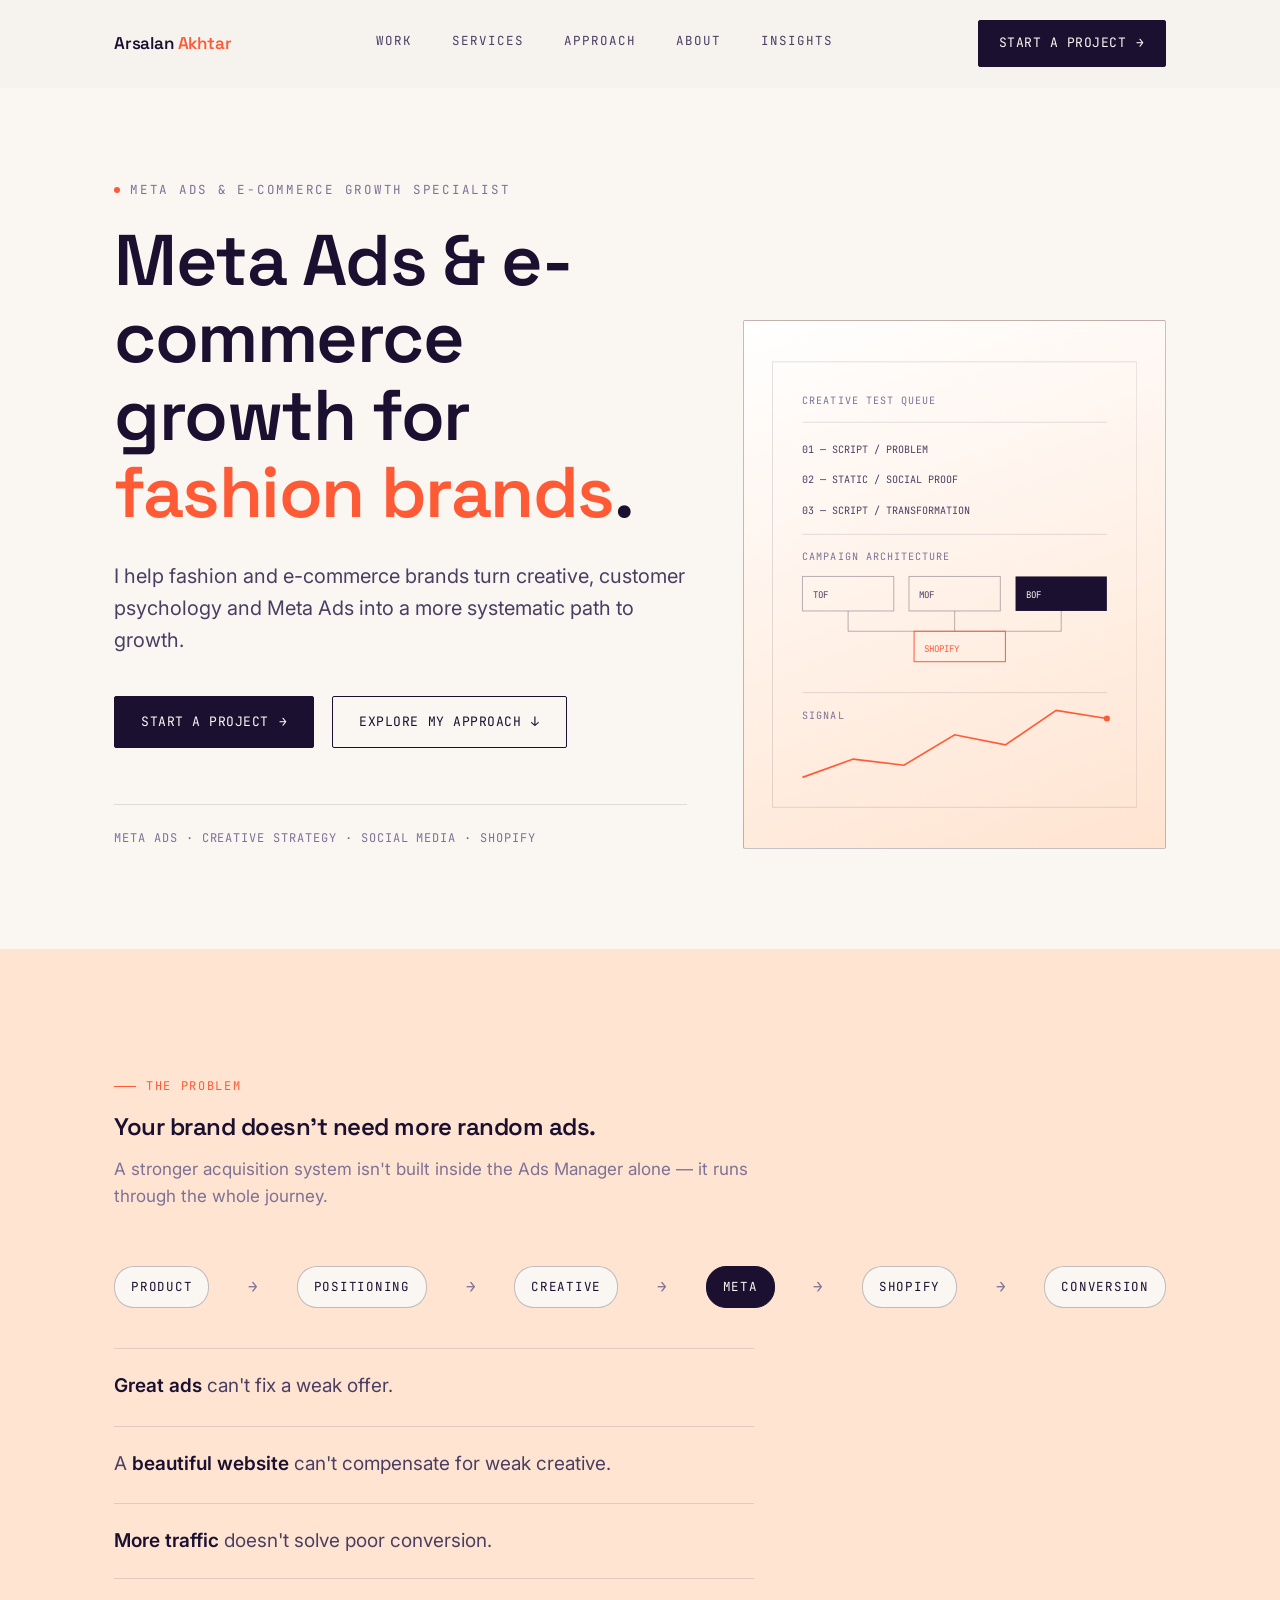
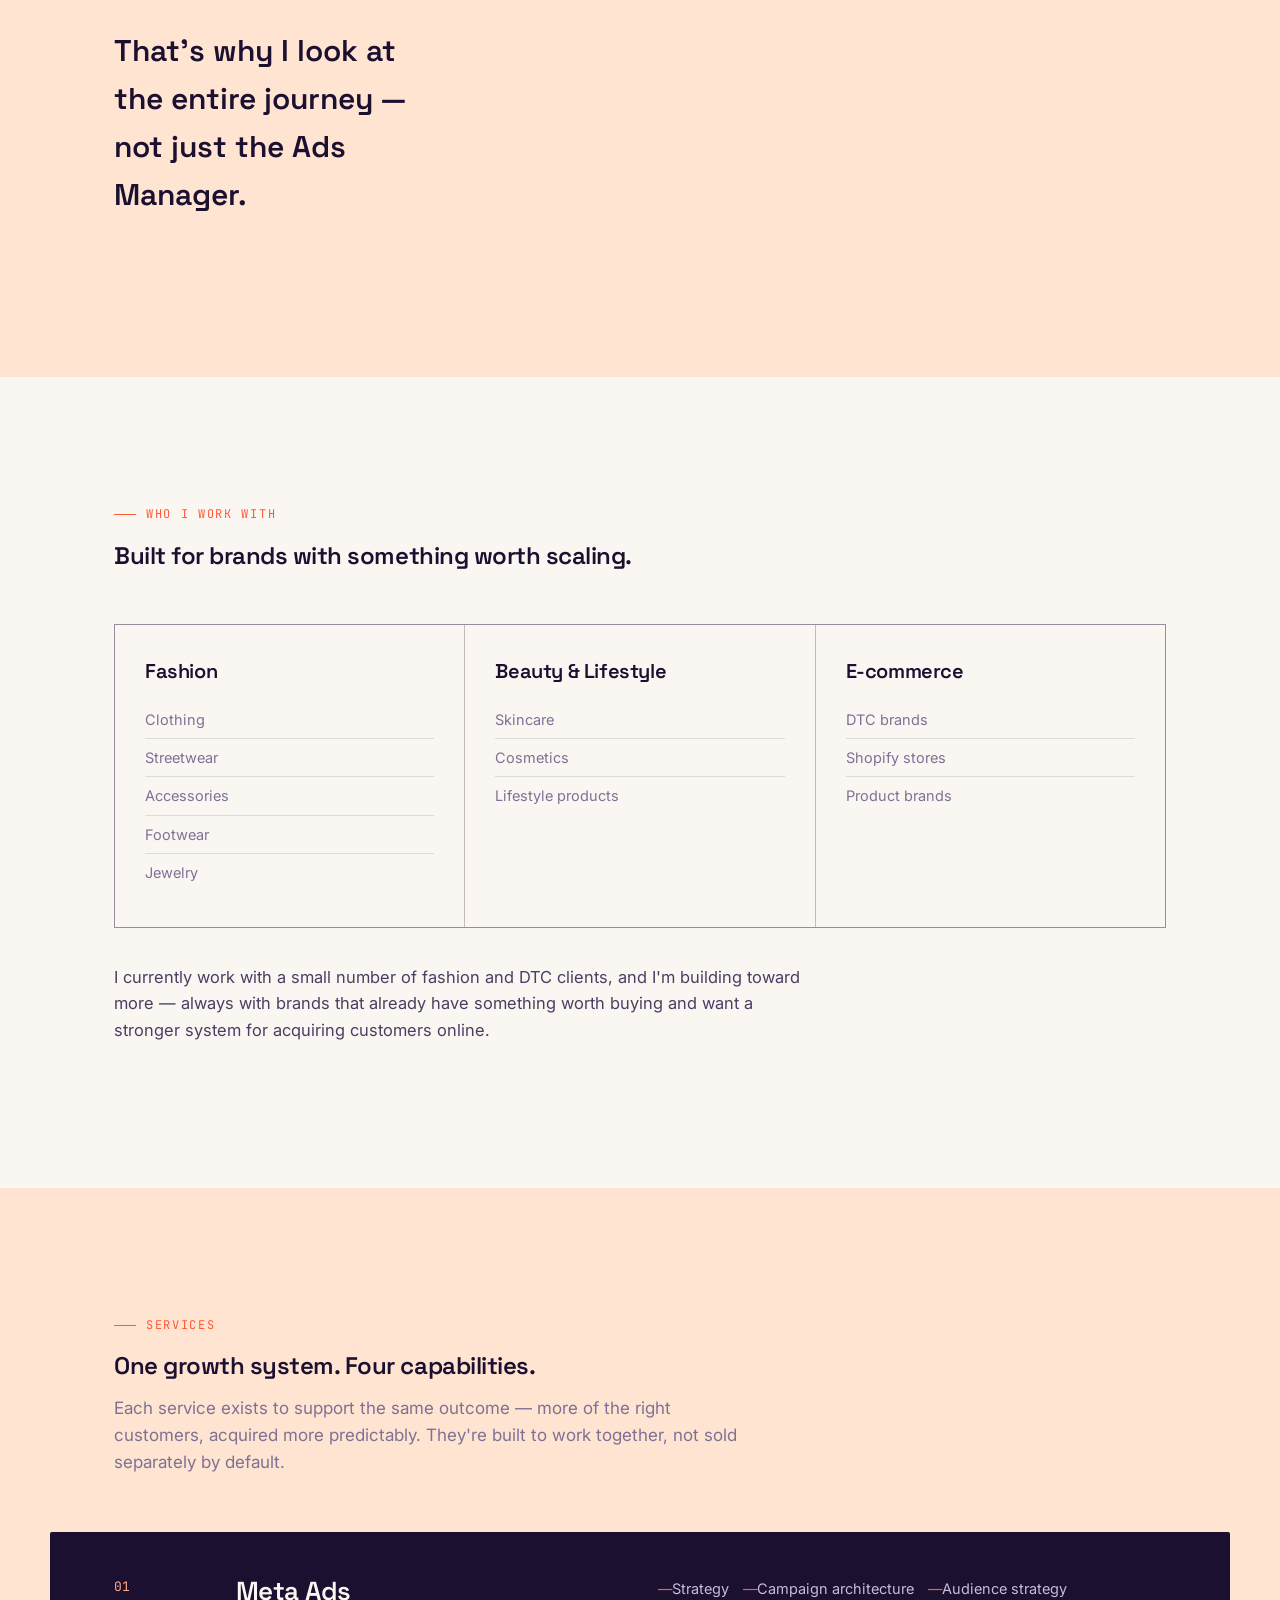
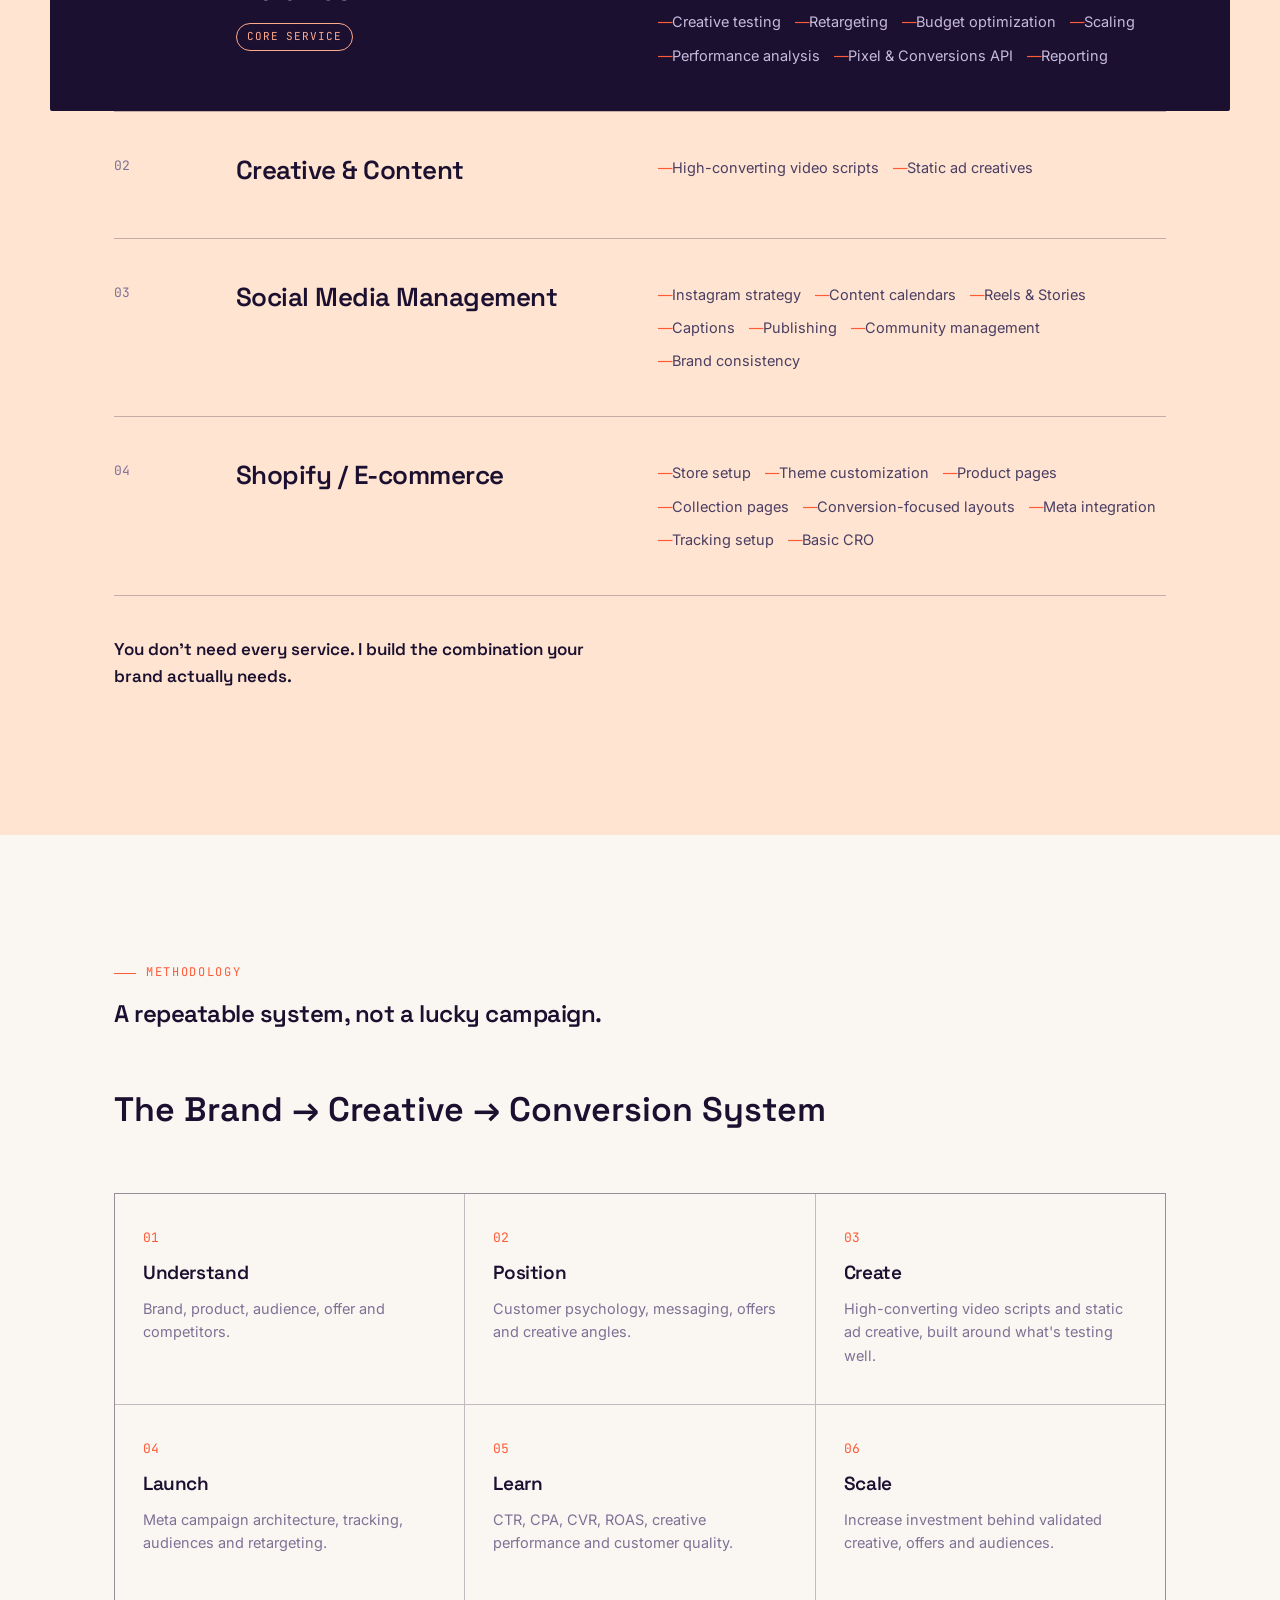
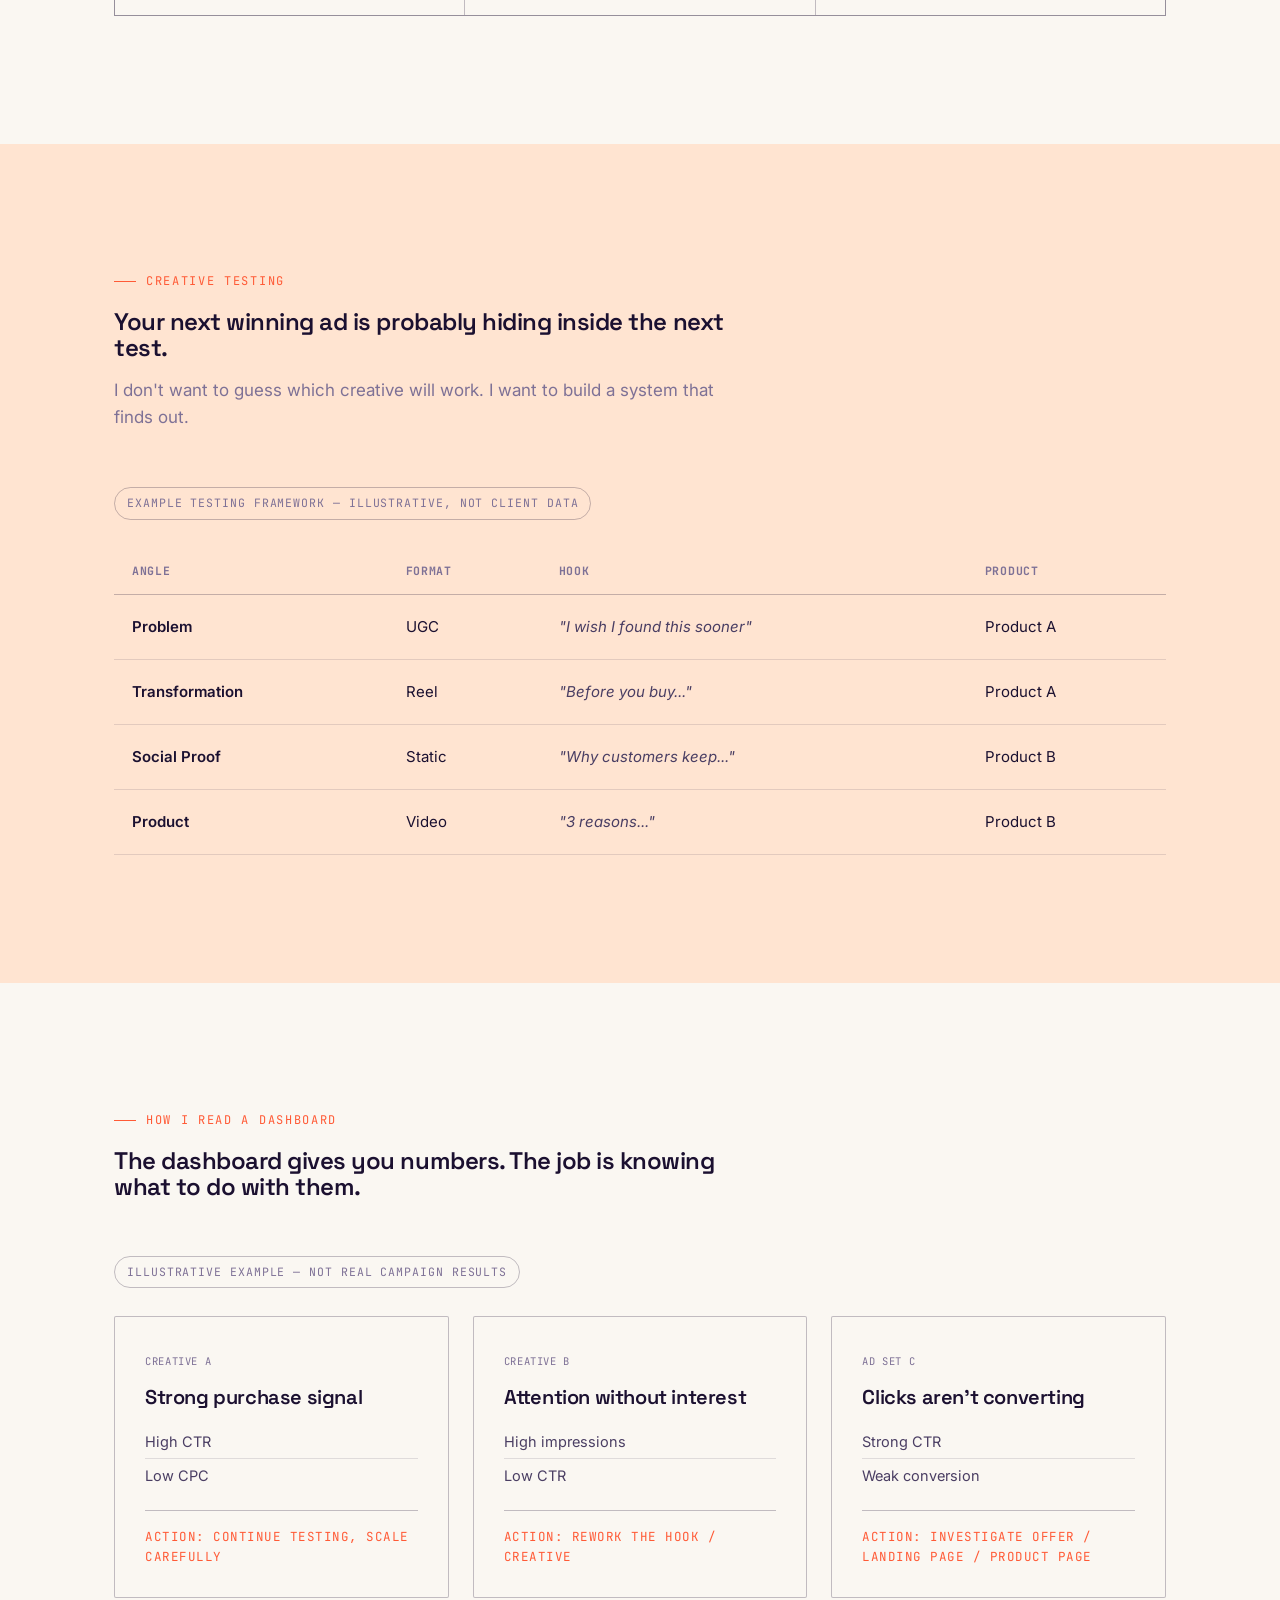
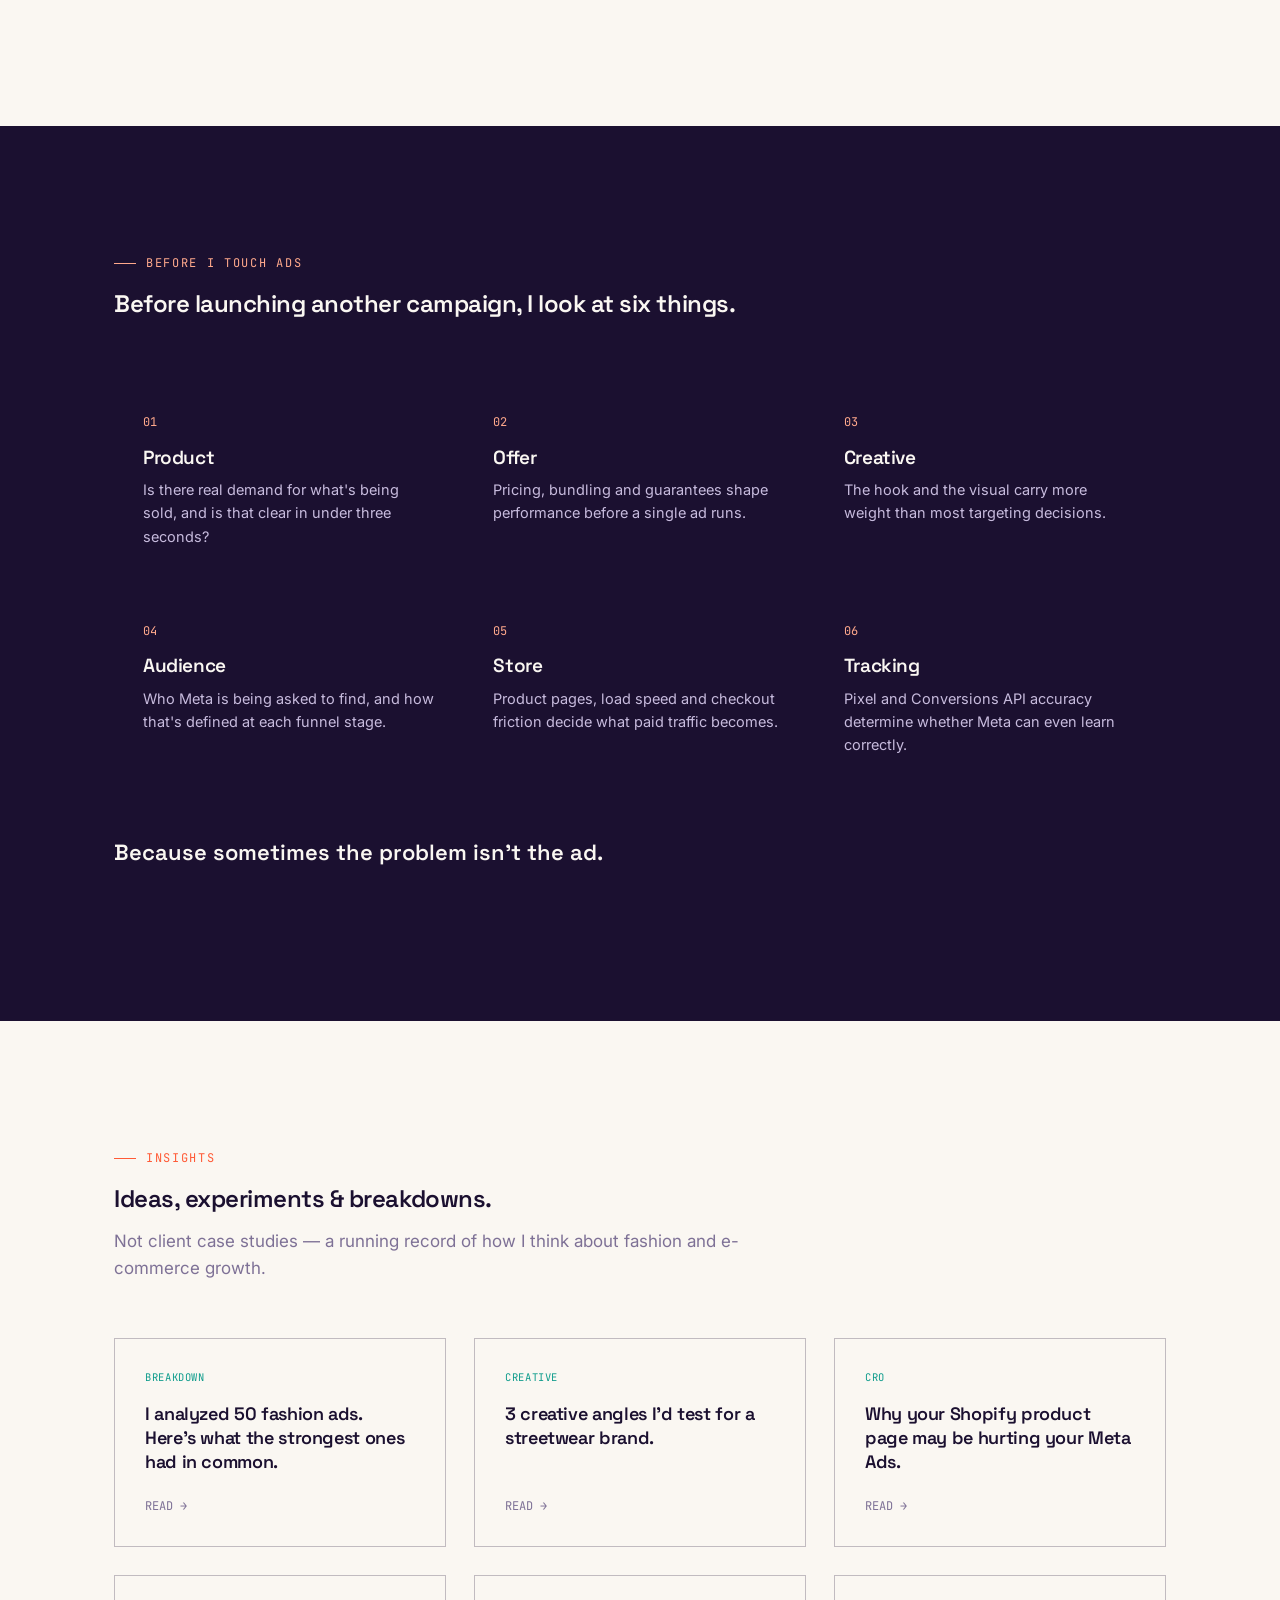
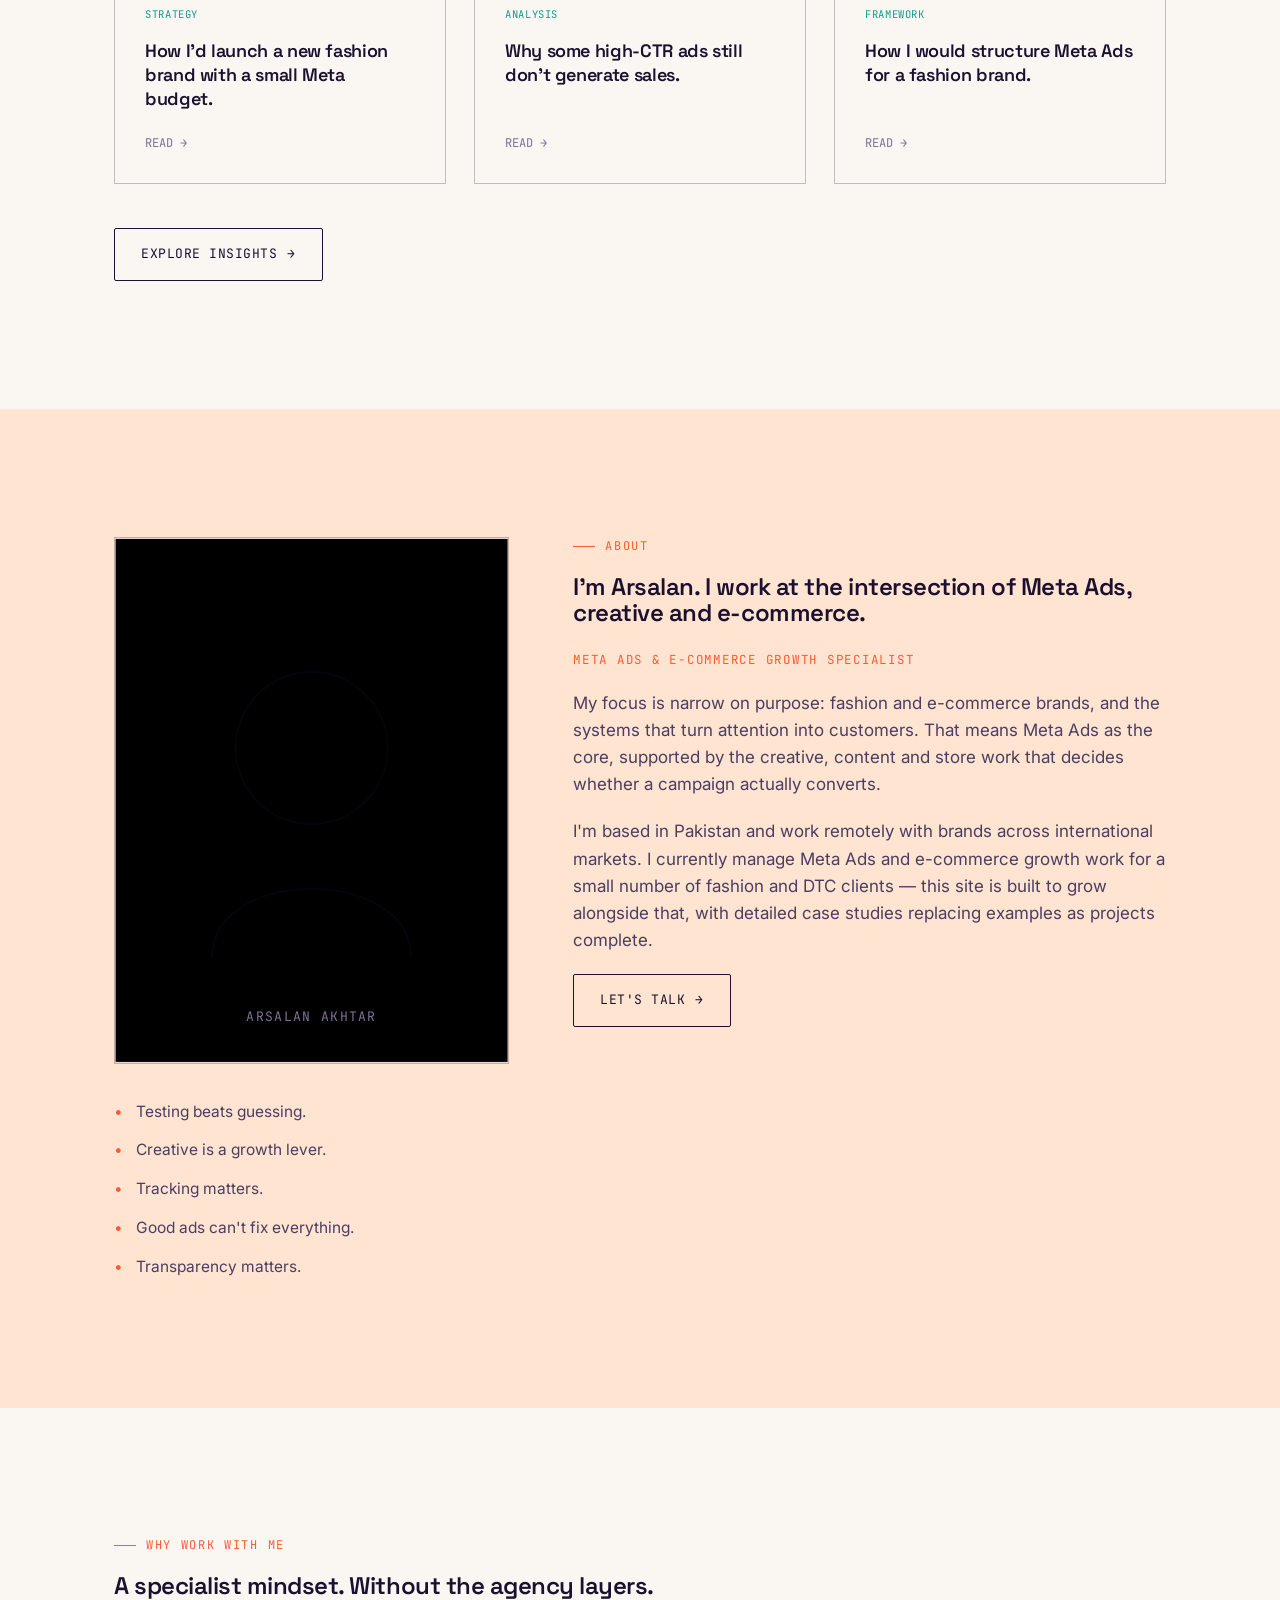
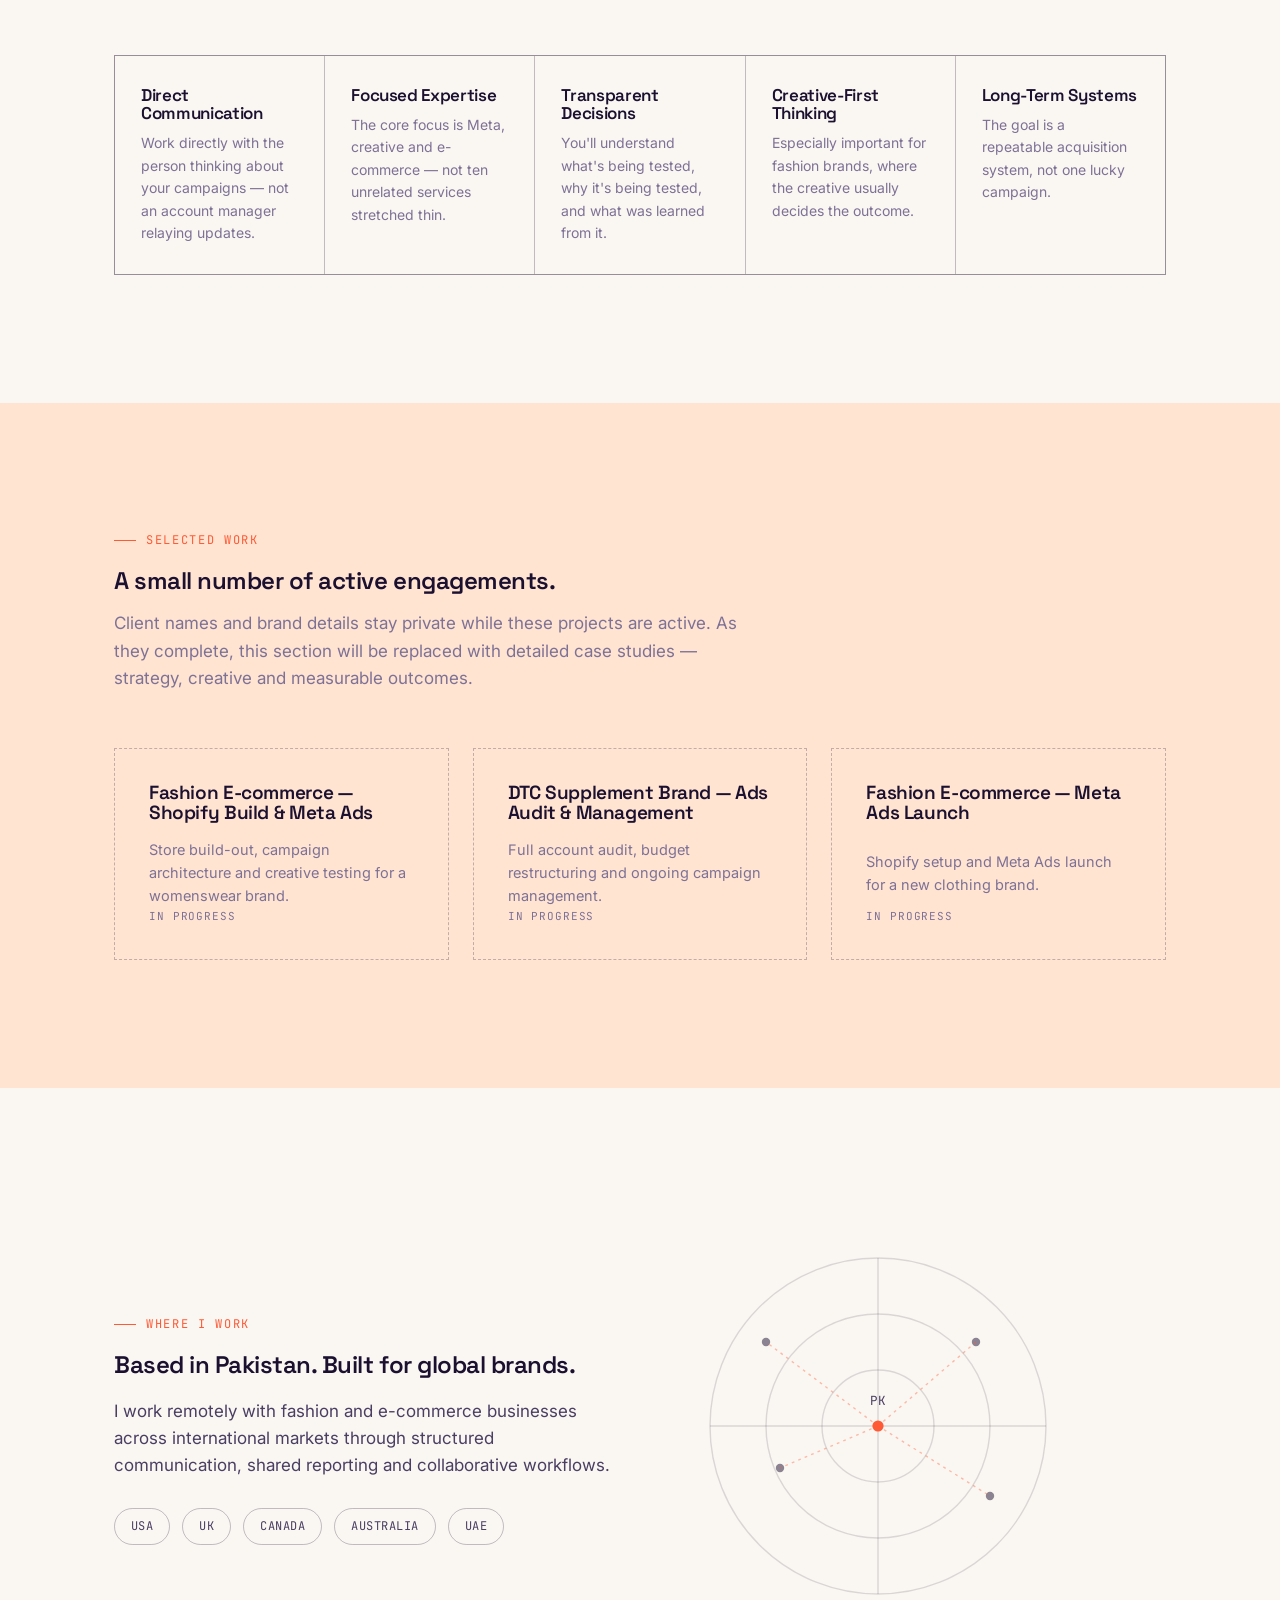
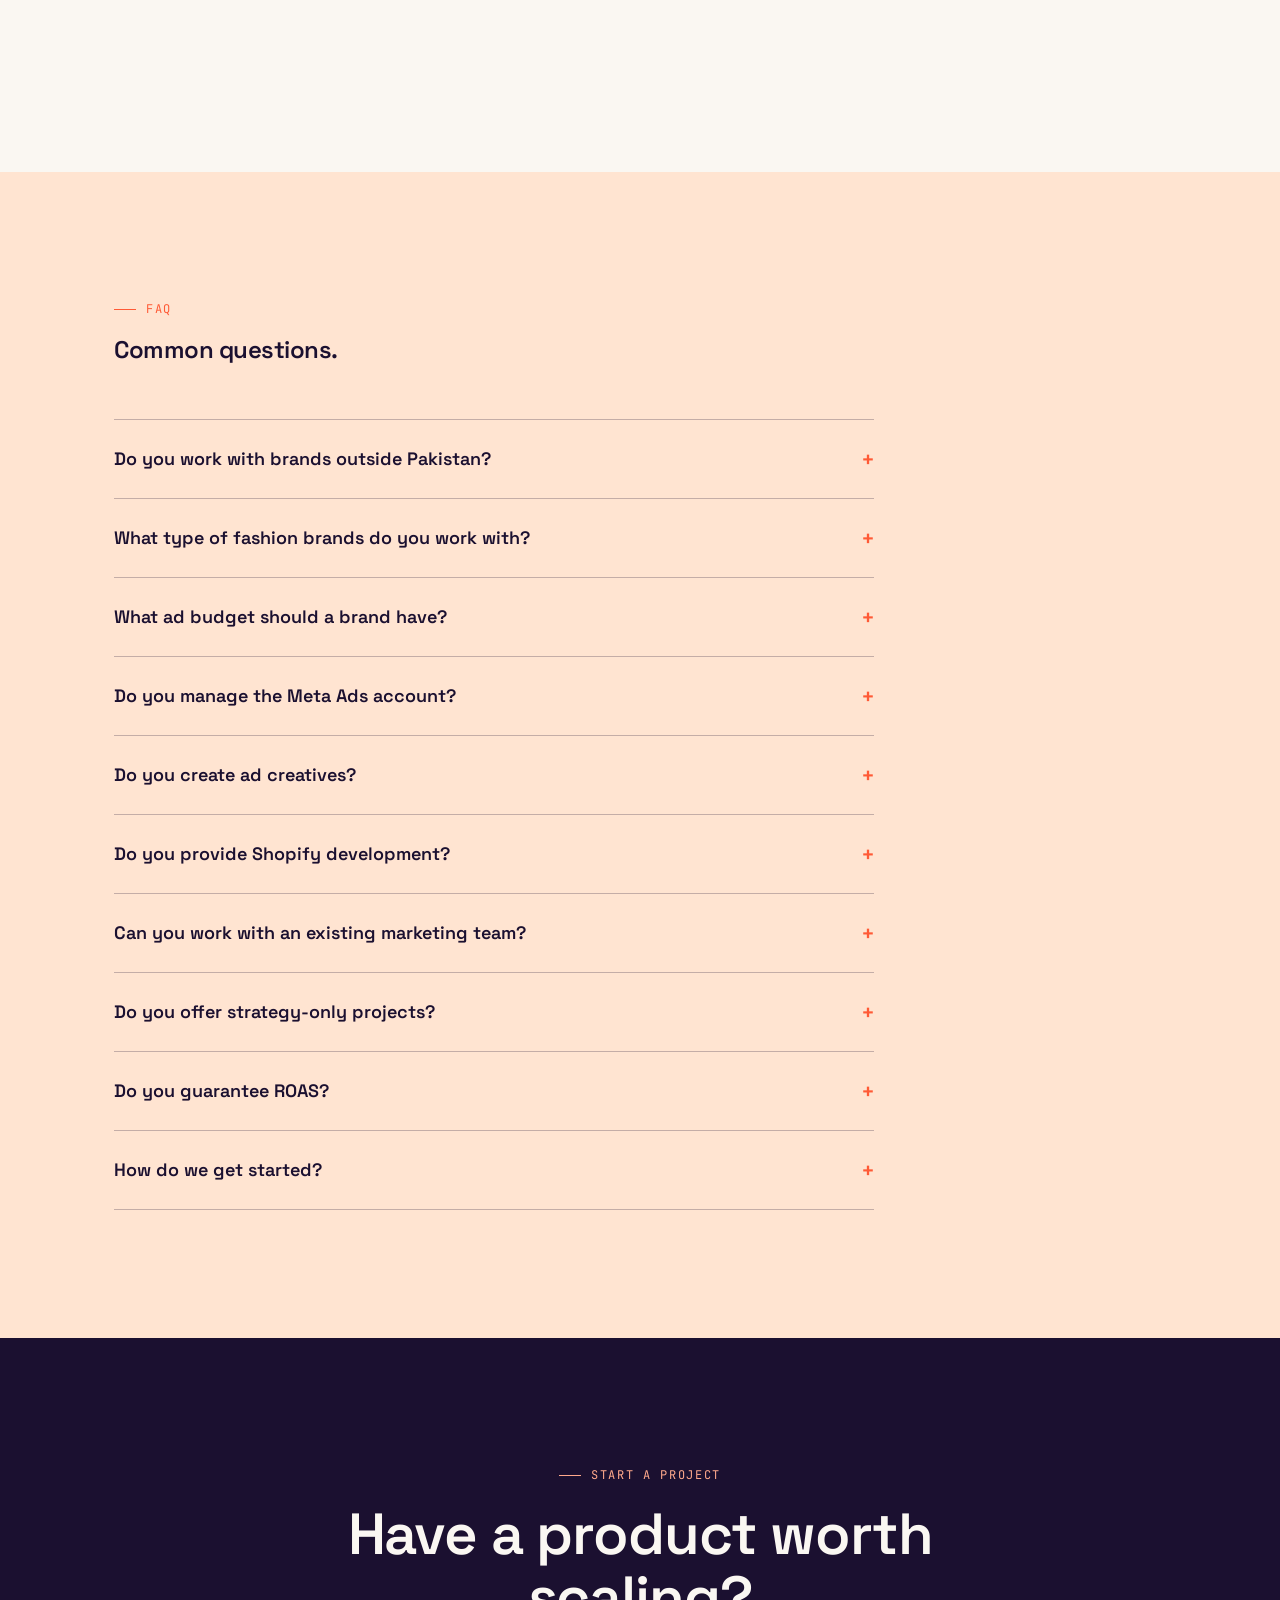
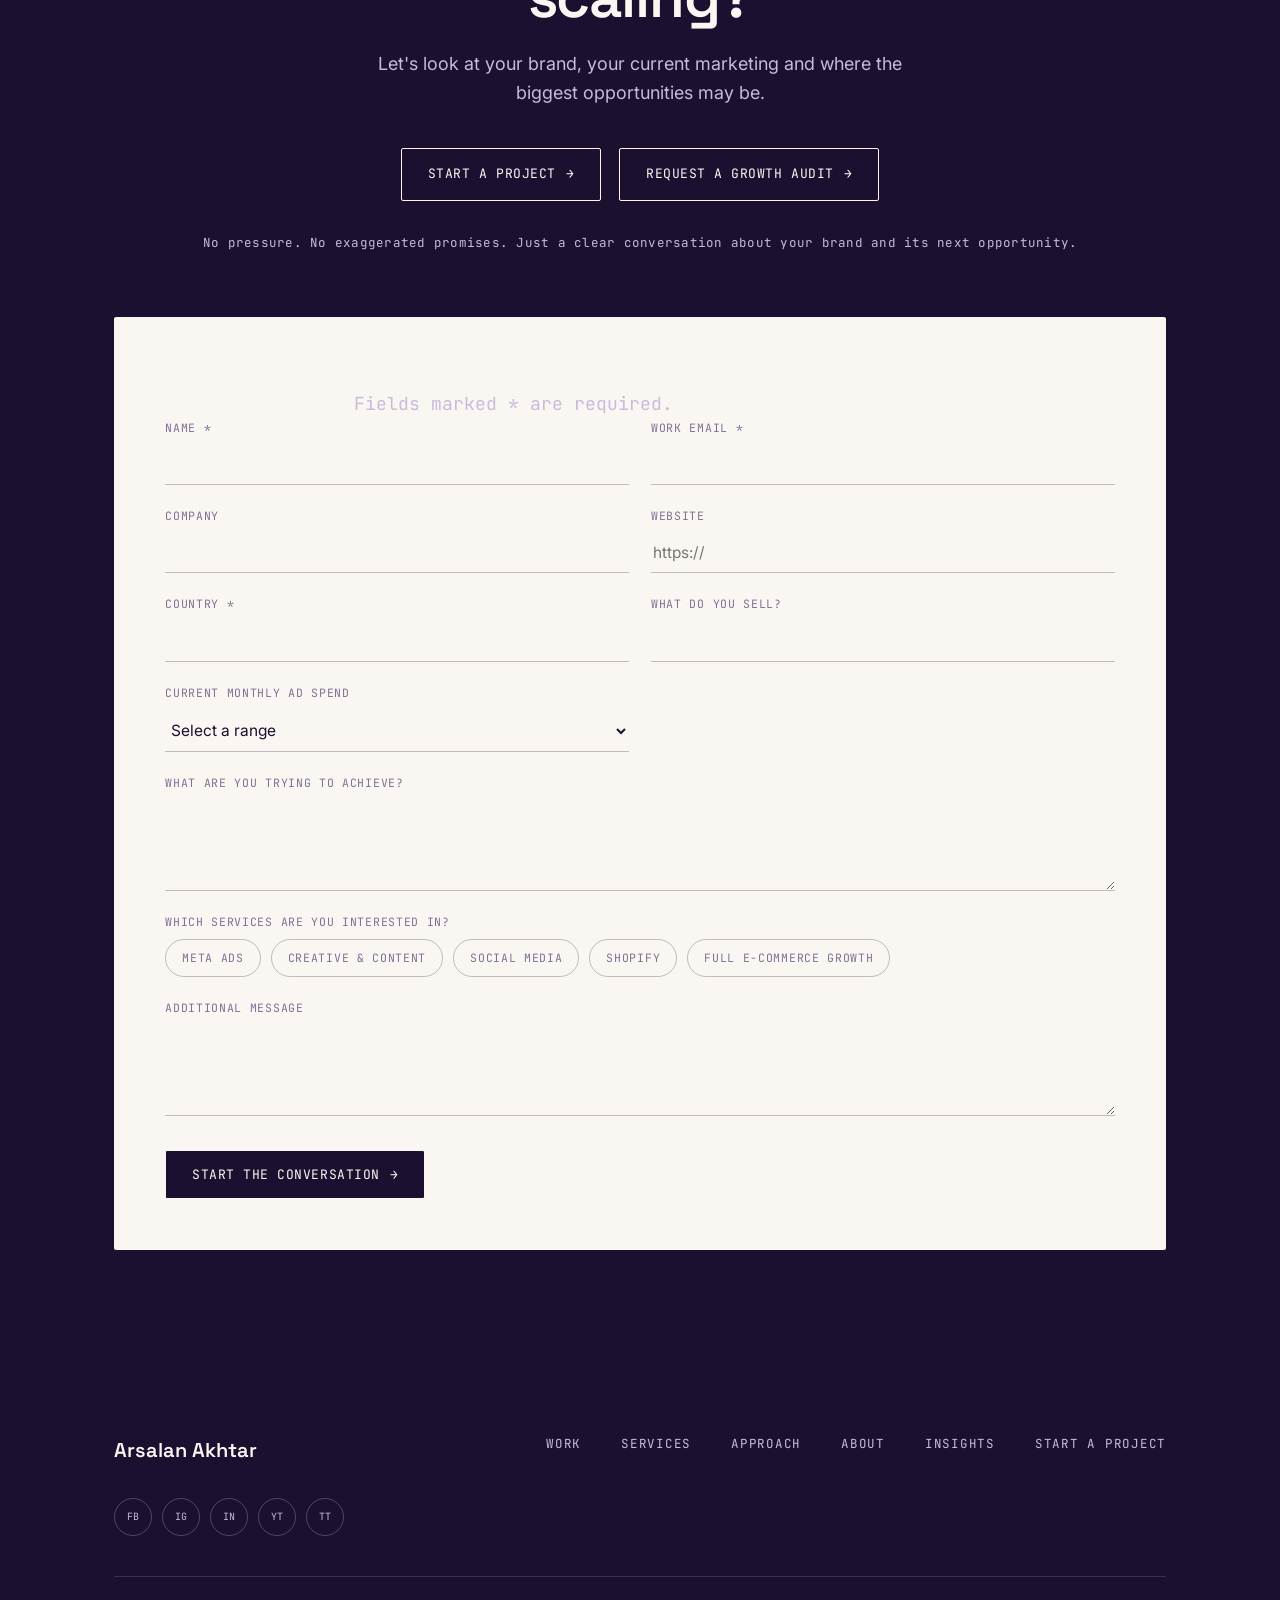
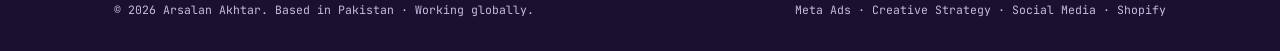
==== index-bold.html @ 566ac911 "Add files via upload" ====
<!DOCTYPE html>
<html lang="en">
<head>
<meta charset="UTF-8">
<meta name="viewport" content="width=device-width, initial-scale=1.0">
<title>Arsalan Akhtar — Meta Ads &amp; E-commerce Growth for Fashion Brands</title>
<meta name="description" content="I help fashion and e-commerce brands turn creative, customer psychology and Meta Ads into a more systematic path to growth. Meta Ads, creative strategy, content and Shopify — as one connected system.">
<link rel="canonical" href="https://arsalanakhtar.com/">

<!-- Open Graph -->
<meta property="og:type" content="website">
<meta property="og:title" content="Arsalan Akhtar — Meta Ads & E-commerce Growth for Fashion Brands">
<meta property="og:description" content="Meta Ads, creative strategy, content and Shopify — built as one connected growth system for fashion and e-commerce brands. Based in Pakistan, working globally.">
<meta property="og:url" content="https://arsalanakhtar.com/">
<meta property="og:site_name" content="Arsalan Akhtar">
<meta name="twitter:card" content="summary_large_image">
<meta name="twitter:title" content="Arsalan Akhtar — Meta Ads & E-commerce Growth for Fashion Brands">
<meta name="twitter:description" content="I help fashion and e-commerce brands turn creative, customer psychology and Meta Ads into a more systematic path to growth.">

<link rel="preconnect" href="https://fonts.googleapis.com">
<link rel="preconnect" href="https://fonts.gstatic.com" crossorigin>
<link href="https://fonts.googleapis.com/css2?family=Space+Grotesk:wght@500;600;700&family=Inter:wght@400;500;600&family=JetBrains+Mono:wght@400;500&display=swap" rel="stylesheet">
<link rel="stylesheet" href="styles-bold.css">

<script type="application/ld+json">
{
  "@context": "https://schema.org",
  "@type": "ProfessionalService",
  "name": "Arsalan Akhtar — Meta Ads & E-commerce Growth",
  "url": "https://arsalanakhtar.com/",
  "description": "Meta Ads, creative strategy, content and Shopify growth for fashion and e-commerce brands.",
  "areaServed": ["US","GB","CA","AU","AE"],
  "founder": { "@type": "Person", "name": "Arsalan Akhtar" }
}
</script>
</head>
<body>

<!-- ============ NAV ============ -->
<header class="nav">
  <div class="wrap nav-inner">
    <a href="#top" class="logo">Arsalan <span>Akhtar</span></a>
    <nav class="nav-links">
      <a href="#work">Work</a>
      <a href="#services">Services</a>
      <a href="#approach">Approach</a>
      <a href="#about">About</a>
      <a href="#insights">Insights</a>
    </nav>
    <div class="nav-cta">
      <a href="#contact" class="btn btn-primary">Start a Project <span class="btn-arrow">→</span></a>
      <button class="nav-toggle" aria-label="Open menu"><span></span><span></span><span></span></button>
    </div>
  </div>
</header>

<div class="mobile-menu">
  <a href="#work">Work</a>
  <a href="#services">Services</a>
  <a href="#approach">Approach</a>
  <a href="#about">About</a>
  <a href="#insights">Insights</a>
  <a href="#contact" class="btn btn-primary">Start a Project →</a>
</div>

<main id="top">

  <!-- ============ 01 HERO ============ -->
  <section class="hero">
    <div class="wrap hero-grid">
      <div>
        <div class="hero-kicker"><span class="dot"></span>Meta Ads &amp; E-commerce Growth Specialist</div>
        <h1>Meta Ads &amp; e-commerce growth for <em>fashion brands</em>.</h1>
        <p class="hero-sub">I help fashion and e-commerce brands turn creative, customer psychology and Meta Ads into a more systematic path to growth.</p>
        <div class="hero-cta-row">
          <a href="#contact" class="btn btn-primary">Start a Project <span class="btn-arrow">→</span></a>
          <a href="#approach" class="btn btn-ghost">Explore My Approach <span class="btn-arrow">↓</span></a>
        </div>
        <div class="hero-trustline">Meta Ads · Creative Strategy · Social Media · Shopify</div>
      </div>
      <div class="hero-visual reveal">
        <svg viewBox="0 0 360 440" fill="none" xmlns="http://www.w3.org/2000/svg">
          <rect x="0.5" y="0.5" width="359" height="439" stroke="#1B1030" stroke-opacity="0.12"/>
          <line x1="30" y1="60" x2="330" y2="60" stroke="#1B1030" stroke-opacity="0.12"/>
          <text x="30" y="42" font-family="JetBrains Mono" font-size="10" letter-spacing="1" fill="#7E7196">CREATIVE TEST QUEUE</text>
          <g font-family="JetBrains Mono" font-size="10" fill="#4A3E63">
            <text x="30" y="90">01 — SCRIPT / PROBLEM</text>
            <text x="30" y="120">02 — STATIC / SOCIAL PROOF</text>
            <text x="30" y="150">03 — SCRIPT / TRANSFORMATION</text>
          </g>
          <rect x="30" y="170" width="300" height="1" fill="#1B1030" fill-opacity="0.12"/>
          <text x="30" y="196" font-family="JetBrains Mono" font-size="10" letter-spacing="1" fill="#7E7196">CAMPAIGN ARCHITECTURE</text>
          <rect x="30" y="212" width="90" height="34" stroke="#1B1030" stroke-opacity="0.3"/>
          <text x="40" y="233" font-family="JetBrains Mono" font-size="9" fill="#4A3E63">TOF</text>
          <rect x="135" y="212" width="90" height="34" stroke="#1B1030" stroke-opacity="0.3"/>
          <text x="145" y="233" font-family="JetBrains Mono" font-size="9" fill="#4A3E63">MOF</text>
          <rect x="240" y="212" width="90" height="34" fill="#1B1030"/>
          <text x="250" y="233" font-family="JetBrains Mono" font-size="9" fill="#FAF7F2">BOF</text>
          <line x1="75" y1="246" x2="75" y2="266" stroke="#1B1030" stroke-opacity="0.3"/>
          <line x1="180" y1="246" x2="180" y2="266" stroke="#1B1030" stroke-opacity="0.3"/>
          <line x1="285" y1="246" x2="285" y2="266" stroke="#1B1030" stroke-opacity="0.3"/>
          <line x1="75" y1="266" x2="285" y2="266" stroke="#1B1030" stroke-opacity="0.3"/>
          <rect x="140" y="266" width="90" height="30" stroke="#FF5A36"/>
          <text x="150" y="286" font-family="JetBrains Mono" font-size="9" fill="#FF5A36">SHOPIFY</text>
          <rect x="30" y="326" width="300" height="1" fill="#1B1030" fill-opacity="0.12"/>
          <text x="30" y="352" font-family="JetBrains Mono" font-size="10" letter-spacing="1" fill="#7E7196">SIGNAL</text>
          <polyline points="30,410 80,392 130,398 180,368 230,378 280,344 330,352" stroke="#FF5A36" stroke-width="1.6" fill="none"/>
          <circle cx="330" cy="352" r="3" fill="#FF5A36"/>
        </svg>
      </div>
    </div>
  </section>

  <!-- ============ 02 POSITIONING / PROBLEM ============ -->
  <section class="section section-alt" id="problem">
    <div class="wrap">
      <div class="section-head reveal">
        <span class="eyebrow">The Problem</span>
        <h2>Your brand doesn't need more random ads.</h2>
        <p>A stronger acquisition system isn't built inside the Ads Manager alone — it runs through the whole journey.</p>
      </div>

      <div class="flow reveal">
        <span class="flow-node">Product</span><span class="flow-arrow">→</span>
        <span class="flow-node">Positioning</span><span class="flow-arrow">→</span>
        <span class="flow-node">Creative</span><span class="flow-arrow">→</span>
        <span class="flow-node is-accent">Meta</span><span class="flow-arrow">→</span>
        <span class="flow-node">Shopify</span><span class="flow-arrow">→</span>
        <span class="flow-node">Conversion</span>
      </div>

      <div class="problem-lines reveal">
        <div class="problem-line"><strong>Great ads</strong> can't fix a weak offer.</div>
        <div class="problem-line">A <strong>beautiful website</strong> can't compensate for weak creative.</div>
        <div class="problem-line"><strong>More traffic</strong> doesn't solve poor conversion.</div>
      </div>

      <p class="problem-close reveal">That's why I look at the entire journey — not just the Ads Manager.</p>
    </div>
  </section>

  <!-- ============ 03 WHO I WORK WITH ============ -->
  <section class="section" id="work">
    <div class="wrap">
      <div class="section-head reveal">
        <span class="eyebrow">Who I Work With</span>
        <h2>Built for brands with something worth scaling.</h2>
      </div>

      <div class="cat-grid reveal">
        <div class="cat-card">
          <h3>Fashion</h3>
          <ul>
            <li>Clothing</li><li>Streetwear</li><li>Accessories</li><li>Footwear</li><li>Jewelry</li>
          </ul>
        </div>
        <div class="cat-card">
          <h3>Beauty &amp; Lifestyle</h3>
          <ul>
            <li>Skincare</li><li>Cosmetics</li><li>Lifestyle products</li>
          </ul>
        </div>
        <div class="cat-card">
          <h3>E-commerce</h3>
          <ul>
            <li>DTC brands</li><li>Shopify stores</li><li>Product brands</li>
          </ul>
        </div>
      </div>
      <p class="cat-note reveal">I currently work with a small number of fashion and DTC clients, and I'm building toward more — always with brands that already have something worth buying and want a stronger system for acquiring customers online.</p>
    </div>
  </section>

  <!-- ============ 04 SERVICES ============ -->
  <section class="section section-alt" id="services">
    <div class="wrap">
      <div class="section-head reveal">
        <span class="eyebrow">Services</span>
        <h2>One growth system. Four capabilities.</h2>
        <p>Each service exists to support the same outcome — more of the right customers, acquired more predictably. They're built to work together, not sold separately by default.</p>
      </div>

      <div class="reveal">
        <div class="service-row is-primary">
          <div class="service-index">01</div>
          <div class="service-title">
            <h3>Meta Ads</h3>
            <span class="service-tag">Core service</span>
          </div>
          <div class="service-list">
            <span>Strategy</span><span>Campaign architecture</span><span>Audience strategy</span>
            <span>Creative testing</span><span>Retargeting</span><span>Budget optimization</span>
            <span>Scaling</span><span>Performance analysis</span><span>Pixel &amp; Conversions API</span><span>Reporting</span>
          </div>
        </div>

        <div class="service-row">
          <div class="service-index">02</div>
          <div class="service-title"><h3>Creative &amp; Content</h3></div>
          <div class="service-list">
            <span>High-converting video scripts</span><span>Static ad creatives</span>
          </div>
        </div>

        <div class="service-row">
          <div class="service-index">03</div>
          <div class="service-title"><h3>Social Media Management</h3></div>
          <div class="service-list">
            <span>Instagram strategy</span><span>Content calendars</span><span>Reels &amp; Stories</span>
            <span>Captions</span><span>Publishing</span><span>Community management</span><span>Brand consistency</span>
          </div>
        </div>

        <div class="service-row">
          <div class="service-index">04</div>
          <div class="service-title"><h3>Shopify / E-commerce</h3></div>
          <div class="service-list">
            <span>Store setup</span><span>Theme customization</span><span>Product pages</span>
            <span>Collection pages</span><span>Conversion-focused layouts</span><span>Meta integration</span>
            <span>Tracking setup</span><span>Basic CRO</span>
          </div>
        </div>
      </div>

      <p class="services-note reveal">You don't need every service. I build the combination your brand actually needs.</p>
    </div>
  </section>

  <!-- ============ 05 METHODOLOGY ============ -->
  <section class="section" id="approach">
    <div class="wrap">
      <div class="section-head reveal">
        <span class="eyebrow">Methodology</span>
        <h2>A repeatable system, not a lucky campaign.</h2>
      </div>
      <div class="method-name reveal">The Brand → Creative → Conversion System</div>

      <div class="method-grid reveal">
        <div class="method-card">
          <span class="method-num">01</span>
          <h4>Understand</h4>
          <p>Brand, product, audience, offer and competitors.</p>
        </div>
        <div class="method-card">
          <span class="method-num">02</span>
          <h4>Position</h4>
          <p>Customer psychology, messaging, offers and creative angles.</p>
        </div>
        <div class="method-card">
          <span class="method-num">03</span>
          <h4>Create</h4>
          <p>High-converting video scripts and static ad creative, built around what's testing well.</p>
        </div>
        <div class="method-card">
          <span class="method-num">04</span>
          <h4>Launch</h4>
          <p>Meta campaign architecture, tracking, audiences and retargeting.</p>
        </div>
        <div class="method-card">
          <span class="method-num">05</span>
          <h4>Learn</h4>
          <p>CTR, CPA, CVR, ROAS, creative performance and customer quality.</p>
        </div>
        <div class="method-card">
          <span class="method-num">06</span>
          <h4>Scale</h4>
          <p>Increase investment behind validated creative, offers and audiences.</p>
        </div>
      </div>
    </div>
  </section>

  <!-- ============ 06 CREATIVE TESTING ============ -->
  <section class="section section-alt" id="testing">
    <div class="wrap">
      <div class="section-head reveal">
        <span class="eyebrow">Creative Testing</span>
        <h2>Your next winning ad is probably hiding inside the next test.</h2>
        <p>I don't want to guess which creative will work. I want to build a system that finds out.</p>
      </div>

      <span class="matrix-label reveal">Example testing framework — illustrative, not client data</span>

      <div class="reveal">
        <table class="matrix">
          <thead>
            <tr><th>Angle</th><th>Format</th><th>Hook</th><th>Product</th></tr>
          </thead>
          <tbody>
            <tr><td>Problem</td><td>UGC</td><td class="hook-cell">"I wish I found this sooner"</td><td>Product A</td></tr>
            <tr><td>Transformation</td><td>Reel</td><td class="hook-cell">"Before you buy..."</td><td>Product A</td></tr>
            <tr><td>Social Proof</td><td>Static</td><td class="hook-cell">"Why customers keep..."</td><td>Product B</td></tr>
            <tr><td>Product</td><td>Video</td><td class="hook-cell">"3 reasons..."</td><td>Product B</td></tr>
          </tbody>
        </table>

        <div class="matrix-cards">
          <div class="matrix-card"><div class="mc-top"><span>Problem · UGC</span><span>Product A</span></div><div class="mc-hook">"I wish I found this sooner"</div></div>
          <div class="matrix-card"><div class="mc-top"><span>Transformation · Reel</span><span>Product A</span></div><div class="mc-hook">"Before you buy..."</div></div>
          <div class="matrix-card"><div class="mc-top"><span>Social Proof · Static</span><span>Product B</span></div><div class="mc-hook">"Why customers keep..."</div></div>
          <div class="matrix-card"><div class="mc-top"><span>Product · Video</span><span>Product B</span></div><div class="mc-hook">"3 reasons..."</div></div>
        </div>
      </div>
    </div>
  </section>

  <!-- ============ 07 ADS THINKING ============ -->
  <section class="section">
    <div class="wrap">
      <div class="section-head reveal">
        <span class="eyebrow">How I Read a Dashboard</span>
        <h2>The dashboard gives you numbers. The job is knowing what to do with them.</h2>
      </div>
      <span class="matrix-label reveal">Illustrative example — not real campaign results</span>

      <div class="think-grid reveal">
        <div class="think-card">
          <span class="metric-tag">Creative A</span>
          <h4>Strong purchase signal</h4>
          <div class="think-signal">High CTR</div>
          <div class="think-signal">Low CPC</div>
          <div class="think-action">Action: continue testing, scale carefully</div>
        </div>
        <div class="think-card">
          <span class="metric-tag">Creative B</span>
          <h4>Attention without interest</h4>
          <div class="think-signal">High impressions</div>
          <div class="think-signal">Low CTR</div>
          <div class="think-action">Action: rework the hook / creative</div>
        </div>
        <div class="think-card">
          <span class="metric-tag">Ad Set C</span>
          <h4>Clicks aren't converting</h4>
          <div class="think-signal">Strong CTR</div>
          <div class="think-signal">Weak conversion</div>
          <div class="think-action">Action: investigate offer / landing page / product page</div>
        </div>
      </div>
    </div>
  </section>

  <!-- ============ 08 SIX THINGS ============ -->
  <section class="section section-dark" id="foundations">
    <div class="wrap">
      <div class="section-head reveal">
        <span class="eyebrow">Before I Touch Ads</span>
        <h2>Before launching another campaign, I look at six things.</h2>
      </div>

      <div class="six-grid reveal">
        <div class="six-card"><span class="six-num">01</span><h4>Product</h4><p>Is there real demand for what's being sold, and is that clear in under three seconds?</p></div>
        <div class="six-card"><span class="six-num">02</span><h4>Offer</h4><p>Pricing, bundling and guarantees shape performance before a single ad runs.</p></div>
        <div class="six-card"><span class="six-num">03</span><h4>Creative</h4><p>The hook and the visual carry more weight than most targeting decisions.</p></div>
        <div class="six-card"><span class="six-num">04</span><h4>Audience</h4><p>Who Meta is being asked to find, and how that's defined at each funnel stage.</p></div>
        <div class="six-card"><span class="six-num">05</span><h4>Store</h4><p>Product pages, load speed and checkout friction decide what paid traffic becomes.</p></div>
        <div class="six-card"><span class="six-num">06</span><h4>Tracking</h4><p>Pixel and Conversions API accuracy determine whether Meta can even learn correctly.</p></div>
      </div>
      <p class="six-close reveal">Because sometimes the problem isn't the ad.</p>
    </div>
  </section>

  <!-- ============ 09 INSIGHTS ============ -->
  <section class="section" id="insights">
    <div class="wrap">
      <div class="section-head reveal">
        <span class="eyebrow">Insights</span>
        <h2>Ideas, experiments &amp; breakdowns.</h2>
        <p>Not client case studies — a running record of how I think about fashion and e-commerce growth.</p>
      </div>

      <div class="insight-grid reveal">
        <div class="insight-card">
          <span class="insight-tag">Breakdown</span>
          <h4>I analyzed 50 fashion ads. Here's what the strongest ones had in common.</h4>
          <span class="insight-read">Read →</span>
        </div>
        <div class="insight-card">
          <span class="insight-tag">Creative</span>
          <h4>3 creative angles I'd test for a streetwear brand.</h4>
          <span class="insight-read">Read →</span>
        </div>
        <div class="insight-card">
          <span class="insight-tag">CRO</span>
          <h4>Why your Shopify product page may be hurting your Meta Ads.</h4>
          <span class="insight-read">Read →</span>
        </div>
        <div class="insight-card">
          <span class="insight-tag">Strategy</span>
          <h4>How I'd launch a new fashion brand with a small Meta budget.</h4>
          <span class="insight-read">Read →</span>
        </div>
        <div class="insight-card">
          <span class="insight-tag">Analysis</span>
          <h4>Why some high-CTR ads still don't generate sales.</h4>
          <span class="insight-read">Read →</span>
        </div>
        <div class="insight-card">
          <span class="insight-tag">Framework</span>
          <h4>How I would structure Meta Ads for a fashion brand.</h4>
          <span class="insight-read">Read →</span>
        </div>
      </div>
      <div style="margin-top:44px;" class="reveal"><a href="#insights" class="btn btn-ghost">Explore Insights <span class="btn-arrow">→</span></a></div>
    </div>
  </section>

  <!-- ============ 10 ABOUT ============ -->
  <section class="section section-alt" id="about">
    <div class="wrap about-grid">
      <div class="reveal">
        <div class="about-portrait">
          <svg viewBox="0 0 300 400" xmlns="http://www.w3.org/2000/svg">
            <rect width="300" height="400" fill="#FFE4D1"/>
            <rect x="0.5" y="0.5" width="299" height="399" stroke="#1B1030" stroke-opacity="0.12"/>
            <circle cx="150" cy="160" r="58" fill="none" stroke="#1B1030" stroke-opacity="0.28" stroke-width="1.4"/>
            <path d="M74 320 C74 250 226 250 226 320" fill="none" stroke="#1B1030" stroke-opacity="0.28" stroke-width="1.4"/>
            <text x="150" y="368" text-anchor="middle" font-family="JetBrains Mono" font-size="10" letter-spacing="1" fill="#7E7196">ARSALAN AKHTAR</text>
          </svg>
        </div>
        <div class="about-principles">
          <div class="about-principle">Testing beats guessing.</div>
          <div class="about-principle">Creative is a growth lever.</div>
          <div class="about-principle">Tracking matters.</div>
          <div class="about-principle">Good ads can't fix everything.</div>
          <div class="about-principle">Transparency matters.</div>
        </div>
      </div>

      <div class="reveal about-text">
        <span class="eyebrow">About</span>
        <h2>I'm Arsalan. I work at the intersection of Meta Ads, creative and e-commerce.</h2>
        <div class="about-role" style="margin-top:24px;">Meta Ads &amp; E-commerce Growth Specialist</div>
        <p>My focus is narrow on purpose: fashion and e-commerce brands, and the systems that turn attention into customers. That means Meta Ads as the core, supported by the creative, content and store work that decides whether a campaign actually converts.</p>
        <p>I'm based in Pakistan and work remotely with brands across international markets. I currently manage Meta Ads and e-commerce growth work for a small number of fashion and DTC clients — this site is built to grow alongside that, with detailed case studies replacing examples as projects complete.</p>
        <a href="#contact" class="btn btn-ghost">Let's Talk <span class="btn-arrow">→</span></a>
      </div>
    </div>
  </section>

  <!-- ============ 11 WHY WORK WITH ME ============ -->
  <section class="section">
    <div class="wrap">
      <div class="section-head reveal">
        <span class="eyebrow">Why Work With Me</span>
        <h2>A specialist mindset. Without the agency layers.</h2>
      </div>
      <div class="why-grid reveal">
        <div class="why-card">
          <h4>Direct Communication</h4>
          <p>Work directly with the person thinking about your campaigns — not an account manager relaying updates.</p>
        </div>
        <div class="why-card">
          <h4>Focused Expertise</h4>
          <p>The core focus is Meta, creative and e-commerce — not ten unrelated services stretched thin.</p>
        </div>
        <div class="why-card">
          <h4>Transparent Decisions</h4>
          <p>You'll understand what's being tested, why it's being tested, and what was learned from it.</p>
        </div>
        <div class="why-card">
          <h4>Creative-First Thinking</h4>
          <p>Especially important for fashion brands, where the creative usually decides the outcome.</p>
        </div>
        <div class="why-card">
          <h4>Long-Term Systems</h4>
          <p>The goal is a repeatable acquisition system, not one lucky campaign.</p>
        </div>
      </div>
    </div>
  </section>

  <!-- ============ 12 SELECTED WORK ============ -->
  <section class="section section-alt" id="portfolio">
    <div class="wrap">
      <div class="section-head reveal">
        <span class="eyebrow">Selected Work</span>
        <h2>A small number of active engagements.</h2>
        <p>Client names and brand details stay private while these projects are active. As they complete, this section will be replaced with detailed case studies — strategy, creative and measurable outcomes.</p>
      </div>
      <div class="work-grid reveal">
        <div class="work-card">
          <h4>Fashion E-commerce — Shopify Build &amp; Meta Ads</h4>
          <p style="font-size:14.5px; color:var(--muted); margin:14px 0 0;">Store build-out, campaign architecture and creative testing for a womenswear brand.</p>
          <span class="work-status">In progress</span>
        </div>
        <div class="work-card">
          <h4>DTC Supplement Brand — Ads Audit &amp; Management</h4>
          <p style="font-size:14.5px; color:var(--muted); margin:14px 0 0;">Full account audit, budget restructuring and ongoing campaign management.</p>
          <span class="work-status">In progress</span>
        </div>
        <div class="work-card">
          <h4>Fashion E-commerce — Meta Ads Launch</h4>
          <p style="font-size:14.5px; color:var(--muted); margin:14px 0 0;">Shopify setup and Meta Ads launch for a new clothing brand.</p>
          <span class="work-status">In progress</span>
        </div>
      </div>
    </div>
  </section>

  <!-- ============ 13 INTERNATIONAL ============ -->
  <section class="section" id="global">
    <div class="wrap global-grid">
      <div class="reveal">
        <span class="eyebrow">Where I Work</span>
        <h2>Based in Pakistan. Built for global brands.</h2>
        <p style="color:var(--charcoal); font-size:17px; margin-top:20px;">I work remotely with fashion and e-commerce businesses across international markets through structured communication, shared reporting and collaborative workflows.</p>
        <div class="global-list">
          <span>USA</span><span>UK</span><span>Canada</span><span>Australia</span><span>UAE</span>
        </div>
      </div>
      <div class="reveal global-map">
        <svg viewBox="0 0 300 300" xmlns="http://www.w3.org/2000/svg">
          <circle cx="150" cy="150" r="120" fill="none" stroke="#1B1030" stroke-opacity="0.14"/>
          <circle cx="150" cy="150" r="80" fill="none" stroke="#1B1030" stroke-opacity="0.14"/>
          <circle cx="150" cy="150" r="40" fill="none" stroke="#1B1030" stroke-opacity="0.14"/>
          <line x1="30" y1="150" x2="270" y2="150" stroke="#1B1030" stroke-opacity="0.14"/>
          <line x1="150" y1="30" x2="150" y2="270" stroke="#1B1030" stroke-opacity="0.14"/>
          <circle cx="150" cy="150" r="4" fill="#FF5A36"/>
          <text x="150" y="135" text-anchor="middle" font-family="JetBrains Mono" font-size="9" fill="#4A3E63">PK</text>
          <circle cx="70" cy="90" r="3" fill="#1B1030" fill-opacity="0.5"/>
          <line x1="150" y1="150" x2="70" y2="90" stroke="#FF5A36" stroke-opacity="0.4" stroke-dasharray="2 3"/>
          <circle cx="80" cy="180" r="3" fill="#1B1030" fill-opacity="0.5"/>
          <line x1="150" y1="150" x2="80" y2="180" stroke="#FF5A36" stroke-opacity="0.4" stroke-dasharray="2 3"/>
          <circle cx="230" cy="200" r="3" fill="#1B1030" fill-opacity="0.5"/>
          <line x1="150" y1="150" x2="230" y2="200" stroke="#FF5A36" stroke-opacity="0.4" stroke-dasharray="2 3"/>
          <circle cx="220" cy="90" r="3" fill="#1B1030" fill-opacity="0.5"/>
          <line x1="150" y1="150" x2="220" y2="90" stroke="#FF5A36" stroke-opacity="0.4" stroke-dasharray="2 3"/>
        </svg>
      </div>
    </div>
  </section>

  <!-- ============ 14 FAQ ============ -->
  <section class="section section-alt" id="faq">
    <div class="wrap">
      <div class="section-head reveal">
        <span class="eyebrow">FAQ</span>
        <h2>Common questions.</h2>
      </div>
      <div class="reveal" style="max-width:760px;">
        <div class="faq-item">
          <button class="faq-q">Do you work with brands outside Pakistan?<span class="plus">+</span></button>
          <div class="faq-a"><div class="faq-a-inner">Yes — my focus is international fashion and e-commerce brands, primarily in the US, UK, Canada, Australia and UAE. I work remotely with structured communication and reporting.</div></div>
        </div>
        <div class="faq-item">
          <button class="faq-q">What type of fashion brands do you work with?<span class="plus">+</span></button>
          <div class="faq-a"><div class="faq-a-inner">Clothing, streetwear, accessories, footwear and jewelry brands, along with beauty and general DTC e-commerce brands that already have a product worth scaling.</div></div>
        </div>
        <div class="faq-item">
          <button class="faq-q">What ad budget should a brand have?<span class="plus">+</span></button>
          <div class="faq-a"><div class="faq-a-inner">This depends on the brand, product price point and market. It's best discussed directly so the budget matches what the account actually needs to test and learn properly.</div></div>
        </div>
        <div class="faq-item">
          <button class="faq-q">Do you manage the Meta Ads account?<span class="plus">+</span></button>
          <div class="faq-a"><div class="faq-a-inner">Yes. Campaign strategy, setup, optimization and reporting inside your Meta Ads account are part of the core service.</div></div>
        </div>
        <div class="faq-item">
          <button class="faq-q">Do you create ad creatives?<span class="plus">+</span></button>
          <div class="faq-a"><div class="faq-a-inner">I lead creative strategy — angles, hooks and concepts — and can produce or direct static and video assets depending on the project's scope.</div></div>
        </div>
        <div class="faq-item">
          <button class="faq-q">Do you provide Shopify development?<span class="plus">+</span></button>
          <div class="faq-a"><div class="faq-a-inner">Yes, at the level that supports conversion — store setup, theme customization, product/collection pages and tracking. It's not a full custom-development service.</div></div>
        </div>
        <div class="faq-item">
          <button class="faq-q">Can you work with an existing marketing team?<span class="plus">+</span></button>
          <div class="faq-a"><div class="faq-a-inner">Yes. I can plug in as the Meta Ads and creative strategy specialist alongside an existing team, or handle the full system.</div></div>
        </div>
        <div class="faq-item">
          <button class="faq-q">Do you offer strategy-only projects?<span class="plus">+</span></button>
          <div class="faq-a"><div class="faq-a-inner">Yes — for brands that want an outside perspective on their current Meta Ads, creative or store setup without a full ongoing engagement.</div></div>
        </div>
        <div class="faq-item">
          <button class="faq-q">Do you guarantee ROAS?<span class="plus">+</span></button>
          <div class="faq-a"><div class="faq-a-inner">No. No one can honestly guarantee ROAS — too much depends on the product, offer, market and store. What I can guarantee is a structured, transparent process.</div></div>
        </div>
        <div class="faq-item">
          <button class="faq-q">How do we get started?<span class="plus">+</span></button>
          <div class="faq-a"><div class="faq-a-inner">Fill out the project form below with a few details about your brand. I'll reply within 1–2 business days to set up a call.</div></div>
        </div>
      </div>
    </div>
  </section>

  <!-- ============ 15 FINAL CTA + FORM ============ -->
  <section class="section section-dark final-cta" id="contact">
    <div class="wrap">
      <span class="eyebrow" style="justify-content:center;">Start a Project</span>
      <h2>Have a product worth scaling?</h2>
      <p>Let's look at your brand, your current marketing and where the biggest opportunities may be.</p>
      <div class="hero-cta-row">
        <a href="#inquiry-form" class="btn btn-primary">Start a Project <span class="btn-arrow">→</span></a>
        <a href="#inquiry-form" class="btn btn-ghost">Request a Growth Audit <span class="btn-arrow">→</span></a>
      </div>
      <div class="final-reassure">No pressure. No exaggerated promises. Just a clear conversation about your brand and its next opportunity.</div>

      <div class="form-panel">
        <form id="inquiry-form" novalidate>
          <p class="required-note">Fields marked * are required.</p>
          <div class="form-grid">
            <div class="form-field">
              <label for="field-name">Name *</label>
              <input type="text" id="field-name" name="name" data-required>
              <span class="form-error" style="display:none;">Please enter your name.</span>
            </div>
            <div class="form-field">
              <label for="field-email">Work Email *</label>
              <input type="email" id="field-email" name="email" data-required>
              <span class="form-error" style="display:none;">Please enter your work email.</span>
            </div>
            <div class="form-field">
              <label for="field-company">Company</label>
              <input type="text" id="field-company" name="company">
            </div>
            <div class="form-field">
              <label for="field-website">Website</label>
              <input type="url" id="field-website" name="website" placeholder="https://">
            </div>
            <div class="form-field">
              <label for="field-country">Country *</label>
              <input type="text" id="field-country" name="country" data-required>
              <span class="form-error" style="display:none;">Please enter your country.</span>
            </div>
            <div class="form-field">
              <label for="field-sell">What do you sell?</label>
              <input type="text" id="field-sell" name="sell">
            </div>
            <div class="form-field">
              <label for="field-spend">Current monthly ad spend</label>
              <select id="field-spend" name="spend">
                <option value="">Select a range</option>
                <option>Not running ads yet</option>
                <option>Under $1,000</option>
                <option>$1,000 – $5,000</option>
                <option>$5,000 – $20,000</option>
                <option>$20,000+</option>
              </select>
            </div>
            <div class="form-field full">
              <label for="field-goal">What are you trying to achieve?</label>
              <textarea id="field-goal" name="goal" rows="3"></textarea>
            </div>
            <div class="form-field full">
              <label>Which services are you interested in?</label>
              <div class="checkbox-group">
                <label class="checkbox-pill"><input type="checkbox" name="services" value="Meta Ads">Meta Ads</label>
                <label class="checkbox-pill"><input type="checkbox" name="services" value="Creative & Content">Creative &amp; Content</label>
                <label class="checkbox-pill"><input type="checkbox" name="services" value="Social Media">Social Media</label>
                <label class="checkbox-pill"><input type="checkbox" name="services" value="Shopify">Shopify</label>
                <label class="checkbox-pill"><input type="checkbox" name="services" value="Full E-commerce Growth">Full E-commerce Growth</label>
              </div>
            </div>
            <div class="form-field full">
              <label for="field-message">Additional message</label>
              <textarea id="field-message" name="message" rows="3"></textarea>
            </div>
          </div>
          <div class="form-submit-row">
            <button type="submit" class="btn btn-primary">Start the Conversation <span class="btn-arrow">→</span></button>
          </div>
        </form>
      </div>
    </div>
  </section>

</main>

<footer>
  <div class="wrap">
    <div class="footer-top">
      <div class="footer-logo">Arsalan Akhtar</div>
      <div class="footer-links">
        <a href="#work">Work</a>
        <a href="#services">Services</a>
        <a href="#approach">Approach</a>
        <a href="#about">About</a>
        <a href="#insights">Insights</a>
        <a href="#contact">Start a Project</a>
      </div>
      <!-- Replace href="#" below with your real profile URLs -->
      <div class="social-links">
        <a href="#" aria-label="Facebook" target="_blank" rel="noopener">FB</a>
        <a href="#" aria-label="Instagram" target="_blank" rel="noopener">IG</a>
        <a href="#" aria-label="LinkedIn" target="_blank" rel="noopener">IN</a>
        <a href="#" aria-label="YouTube" target="_blank" rel="noopener">YT</a>
        <a href="#" aria-label="TikTok" target="_blank" rel="noopener">TT</a>
      </div>
    </div>
    <div class="footer-bottom">
      <span>© <span id="year"></span> Arsalan Akhtar. Based in Pakistan · Working globally.</span>
      <span>Meta Ads · Creative Strategy · Social Media · Shopify</span>
    </div>
  </div>
</footer>

<script src="script.js"></script>
</body>
</html>
---- styles-bold.css ----
/* ============================================================
   ARSALAN AKHTAR — Meta Ads & E-commerce Growth
   Design tokens
   ============================================================ */
:root{
  --bg:            #FAF7F2;
  --bg-alt:        #FFE4D1;
  --bg-deep:       #1B1030;
  --ink:           #1B1030;
  --charcoal:      #4A3E63;
  --muted:         #7E7196;
  --line:          rgba(27,16,48,0.12);
  --line-strong:   rgba(27,16,48,0.26);
  --accent:        #FF5A36;
  --accent-soft:   #FFA98C;
  --accent-tint:   #FFDDCB;
  --white:         #FFFFFF;
  --on-dark:       #FAF7F2;
  --on-dark-muted: #C7BBDD;

  --font-display: 'Space Grotesk', 'Manrope', sans-serif;
  --font-body:    'Inter', sans-serif;
  --font-mono:    'JetBrains Mono', monospace;

  --container: 1180px;
  --gutter: clamp(20px, 5vw, 64px);
  --radius: 2px;

  --ease: cubic-bezier(.16,.84,.44,1);
}

*,*::before,*::after{ box-sizing:border-box; }
html{ scroll-behavior:smooth; }
@media (prefers-reduced-motion: reduce){
  html{ scroll-behavior:auto; }
  *,*::before,*::after{ animation-duration:0.001ms !important; animation-iteration-count:1 !important; transition-duration:0.001ms !important; scroll-behavior:auto !important; }
}

body{
  margin:0;
  background:var(--bg);
  color:var(--ink);
  font-family:var(--font-body);
  font-size:16px;
  line-height:1.6;
  -webkit-font-smoothing:antialiased;
  overflow-x:hidden;
}

img{ max-width:100%; display:block; }
a{ color:inherit; text-decoration:none; }
ul{ margin:0; padding:0; list-style:none; }
button{ font-family:inherit; }

h1,h2,h3,h4{
  font-family:var(--font-display);
  font-weight:600;
  line-height:1.08;
  letter-spacing:-0.02em;
  margin:0;
}

.wrap{
  max-width:var(--container);
  margin:0 auto;
  padding-left:var(--gutter);
  padding-right:var(--gutter);
}

.eyebrow{
  font-family:var(--font-mono);
  font-size:12px;
  letter-spacing:0.14em;
  text-transform:uppercase;
  color:var(--accent);
  display:flex;
  align-items:center;
  gap:10px;
  margin-bottom:18px;
}
.eyebrow::before{
  content:'';
  width:22px;
  height:1px;
  background:var(--accent);
  display:inline-block;
}

.section{ padding:clamp(64px,10vw,128px) 0; position:relative; }
.section-alt{ background:var(--bg-alt); }
.section-dark{ background:var(--bg-deep); color:var(--on-dark); }
.section-dark .eyebrow{ color:var(--accent-soft); }
.section-dark .eyebrow::before{ background:var(--accent-soft); }

.section-head{ max-width:640px; margin-bottom:56px; }
.section-head p{ color:var(--muted); font-size:17px; margin-top:16px; }
.section-dark .section-head p{ color:var(--on-dark-muted); }

.reveal{ opacity:0; transform:translateY(24px); transition:opacity .8s var(--ease), transform .8s var(--ease); }
.reveal.is-visible{ opacity:1; transform:translateY(0); }

/* ---------- Buttons ---------- */
.btn{
  display:inline-flex;
  align-items:center;
  gap:10px;
  font-family:var(--font-mono);
  font-size:13px;
  letter-spacing:0.04em;
  text-transform:uppercase;
  padding:15px 26px;
  border:1px solid var(--ink);
  border-radius:var(--radius);
  transition:background .35s var(--ease), color .35s var(--ease), border-color .35s var(--ease), transform .35s var(--ease);
  cursor:pointer;
  background:transparent;
  white-space:nowrap;
}
.btn-primary{ background:var(--ink); color:var(--bg); }
.btn-primary:hover{ background:var(--accent); border-color:var(--accent); transform:translateY(-2px); }
.btn-ghost:hover{ background:var(--ink); color:var(--bg); transform:translateY(-2px); }
.section-dark .btn{ border-color:var(--on-dark); }
.section-dark .btn-ghost:hover{ background:var(--on-dark); color:var(--bg-deep); }
.btn-arrow{ transition:transform .35s var(--ease); }
.btn:hover .btn-arrow{ transform:translateX(3px); }

/* ============================================================
   NAV
   ============================================================ */
.nav{
  position:fixed; top:0; left:0; right:0; z-index:100;
  background:rgba(245,243,238,0.86);
  backdrop-filter:blur(10px);
  border-bottom:1px solid transparent;
  transition:border-color .3s var(--ease), background .3s var(--ease);
}
.nav.is-scrolled{ border-bottom-color:var(--line); }
.nav-inner{
  display:flex; align-items:center; justify-content:space-between;
  padding-top:20px; padding-bottom:20px;
}
.logo{
  font-family:var(--font-display); font-weight:600; font-size:17px;
  letter-spacing:-0.01em;
}
.logo span{ color:var(--accent); }
.nav-links{ display:flex; align-items:center; gap:40px; }
.nav-links a{
  font-family:var(--font-mono); font-size:12.5px; text-transform:uppercase;
  letter-spacing:0.08em; color:var(--charcoal); position:relative; padding-bottom:4px;
}
.nav-links a::after{
  content:''; position:absolute; left:0; bottom:0; width:0; height:1px; background:var(--accent);
  transition:width .3s var(--ease);
}
.nav-links a:hover::after{ width:100%; }
.nav-cta{ display:flex; align-items:center; gap:24px; }
.nav-cta .btn{ padding:12px 20px; }

.nav-toggle{
  display:none; width:32px; height:22px; position:relative; background:none; border:none; cursor:pointer;
}
.nav-toggle span{
  position:absolute; left:0; width:100%; height:1px; background:var(--ink);
  transition:transform .3s var(--ease), opacity .3s var(--ease), top .3s var(--ease);
}
.nav-toggle span:nth-child(1){ top:0; }
.nav-toggle span:nth-child(2){ top:50%; }
.nav-toggle span:nth-child(3){ top:100%; }
.nav-toggle.is-open span:nth-child(1){ top:50%; transform:rotate(45deg); }
.nav-toggle.is-open span:nth-child(2){ opacity:0; }
.nav-toggle.is-open span:nth-child(3){ top:50%; transform:rotate(-45deg); }

.mobile-menu{
  position:fixed; inset:0; background:var(--bg); z-index:99;
  display:flex; flex-direction:column; justify-content:center; gap:28px; padding:0 32px;
  transform:translateY(-100%); transition:transform .45s var(--ease);
}
.mobile-menu.is-open{ transform:translateY(0); }
.mobile-menu a{ font-family:var(--font-display); font-size:32px; font-weight:600; }
.mobile-menu .btn{ align-self:flex-start; margin-top:12px; }

/* ============================================================
   HERO
   ============================================================ */
.hero{
  padding-top:calc(120px + clamp(24px,6vw,60px));
  padding-bottom:clamp(60px,8vw,100px);
  position:relative;
}
.hero-grid{
  display:grid; grid-template-columns:1.15fr 0.85fr; gap:56px; align-items:end;
}
.hero-kicker{
  font-family:var(--font-mono); font-size:12.5px; letter-spacing:0.14em; text-transform:uppercase;
  color:var(--muted); margin-bottom:22px; display:flex; gap:10px; align-items:center;
}
.hero-kicker .dot{ width:6px; height:6px; border-radius:50%; background:var(--accent); }
.hero h1{
  font-size:clamp(40px, 5.6vw, 74px);
  max-width:14ch;
}
.hero h1 em{ font-style:normal; color:var(--accent); }
.hero-sub{
  font-size:clamp(17px,1.6vw,20px); color:var(--charcoal); max-width:46ch; margin-top:28px;
}
.hero-cta-row{ display:flex; flex-wrap:wrap; gap:18px; margin-top:40px; }
.hero-trustline{
  margin-top:56px; padding-top:24px; border-top:1px solid var(--line);
  font-family:var(--font-mono); font-size:12px; letter-spacing:0.08em; text-transform:uppercase; color:var(--muted);
}

.hero-visual{
  aspect-ratio:4/5; border:1px solid var(--line-strong); border-radius:var(--radius);
  background:linear-gradient(160deg, var(--white), var(--bg-alt));
  position:relative; overflow:hidden; padding:28px;
}
.hero-visual svg{ width:100%; height:100%; }

/* ============================================================
   FLOW DIAGRAM (signature element)
   ============================================================ */
.flow{
  display:flex; align-items:center; justify-content:space-between; gap:0;
  margin-top:40px; flex-wrap:wrap;
}
.flow-node{
  font-family:var(--font-mono); font-size:12.5px; text-transform:uppercase; letter-spacing:0.06em;
  padding:10px 16px; border:1px solid var(--line-strong); border-radius:20px;
  background:var(--bg); white-space:nowrap;
}
.flow-node.is-accent{ background:var(--ink); color:var(--bg); border-color:var(--ink); }
.flow-arrow{ color:var(--muted); font-family:var(--font-mono); padding:0 6px; }

.problem-lines{ display:grid; gap:2px; margin:40px 0 48px; max-width:640px; }
.problem-line{
  padding:22px 0; border-top:1px solid var(--line); font-size:19px; color:var(--charcoal);
}
.problem-lines .problem-line:last-child{ border-bottom:1px solid var(--line); }
.problem-line strong{ color:var(--ink); font-weight:600; }
.problem-close{ font-size:clamp(22px,2.4vw,30px); font-family:var(--font-display); font-weight:600; max-width:16ch; }

/* ============================================================
   CATEGORY CARDS
   ============================================================ */
.cat-grid{ display:grid; grid-template-columns:repeat(3,1fr); gap:1px; background:var(--line-strong); border:1px solid var(--line-strong); }
.cat-card{ background:var(--bg); padding:36px 30px; }
.cat-card h3{ font-size:20px; margin-bottom:18px; }
.cat-card ul li{
  font-size:14.5px; color:var(--muted); padding:7px 0; border-top:1px solid var(--line);
}
.cat-card ul li:first-child{ border-top:none; }
.cat-note{ margin-top:36px; max-width:70ch; color:var(--charcoal); font-size:16.5px; }

/* ============================================================
   SERVICES
   ============================================================ */
.service-row{
  border-top:1px solid var(--line-strong);
  padding:44px 0;
  display:grid; grid-template-columns: 90px 1fr 1.3fr; gap:32px; align-items:start;
}
.service-row:last-child{ border-bottom:1px solid var(--line-strong); }
.service-row.is-primary{ background:var(--ink); color:var(--bg); margin:0 calc(var(--gutter) * -1); padding-left:var(--gutter); padding-right:var(--gutter); border-top-color:var(--ink); border-radius:2px; }
.service-index{ font-family:var(--font-mono); font-size:13px; color:var(--muted); }
.service-row.is-primary .service-index{ color:var(--accent-soft); }
.service-title h3{ font-size:26px; margin-bottom:10px; }
.service-tag{
  font-family:var(--font-mono); font-size:11px; text-transform:uppercase; letter-spacing:0.08em; color:#0E9C8C;
  border:1px solid #0E9C8C; display:inline-block; padding:4px 10px; border-radius:20px; margin-top:8px;
}
.service-row.is-primary .service-tag{ color:var(--accent-soft); border-color:var(--accent-soft); }
.service-list{ display:flex; flex-wrap:wrap; gap:10px 14px; }
.service-list span{ font-size:14.5px; color:var(--charcoal); position:relative; padding-left:14px; }
.service-row.is-primary .service-list span{ color:var(--on-dark-muted); }
.service-list span::before{ content:'—'; position:absolute; left:0; color:var(--accent); }
.services-note{
  margin-top:40px; font-size:17px; font-family:var(--font-display); font-weight:600; max-width:44ch;
}

/* ============================================================
   METHODOLOGY
   ============================================================ */
.method-name{
  font-family:var(--font-display); font-size:clamp(24px,3vw,34px); font-weight:600; margin-bottom:56px;
}
.method-grid{ display:grid; grid-template-columns:repeat(3,1fr); gap:1px; background:var(--line-strong); border:1px solid var(--line-strong); }
.method-card{ background:var(--bg); padding:34px 28px; min-height:210px; display:flex; flex-direction:column; gap:14px; }
.method-num{ font-family:var(--font-mono); font-size:13px; color:var(--accent); }
.method-card h4{ font-size:19px; }
.method-card p{ font-size:14.5px; color:var(--muted); margin:0; }

/* ============================================================
   TESTING MATRIX
   ============================================================ */
.matrix-label{
  display:inline-block; font-family:var(--font-mono); font-size:11.5px; text-transform:uppercase;
  letter-spacing:0.08em; color:var(--muted); border:1px solid var(--line-strong); padding:6px 12px; border-radius:20px; margin-bottom:28px;
}
table.matrix{ width:100%; border-collapse:collapse; }
table.matrix th{
  text-align:left; font-family:var(--font-mono); font-size:11.5px; text-transform:uppercase; letter-spacing:0.06em;
  color:var(--muted); padding:14px 18px; border-bottom:1px solid var(--line-strong);
}
table.matrix td{ padding:20px 18px; border-bottom:1px solid var(--line); font-size:15px; vertical-align:top; }
table.matrix tr td:first-child{ font-weight:600; }
.hook-cell{ color:var(--charcoal); font-style:italic; }

.matrix-cards{ display:none; flex-direction:column; gap:1px; background:var(--line-strong); border:1px solid var(--line-strong); }
.matrix-card{ background:var(--bg); padding:22px; display:grid; gap:6px; }
.matrix-card .mc-top{ display:flex; justify-content:space-between; font-family:var(--font-mono); font-size:11px; text-transform:uppercase; color:var(--muted); }
.matrix-card .mc-hook{ font-style:italic; font-size:15.5px; margin-top:6px; }

/* ============================================================
   ADS THINKING
   ============================================================ */
.think-grid{ display:grid; grid-template-columns:repeat(3,1fr); gap:24px; }
.think-card{ border:1px solid var(--line-strong); border-radius:var(--radius); padding:30px; background:var(--bg); }
.think-card .metric-tag{
  font-family:var(--font-mono); font-size:10.5px; text-transform:uppercase; color:var(--muted); letter-spacing:0.06em;
}
.think-card h4{ font-size:20px; margin:14px 0 16px; }
.think-signal{ font-size:14.5px; color:var(--charcoal); padding:5px 0; border-top:1px solid var(--line); }
.think-signal:first-of-type{ border-top:none; }
.think-action{
  margin-top:18px; padding-top:16px; border-top:1px solid var(--line-strong);
  font-family:var(--font-mono); font-size:12.5px; color:var(--accent); text-transform:uppercase; letter-spacing:0.04em;
}

/* ============================================================
   SIX THINGS
   ============================================================ */
.six-grid{ display:grid; grid-template-columns:repeat(3,1fr); gap:1px; background:var(--line-strong); border:1px solid var(--line-strong); }
.six-card{ background:var(--bg-deep); color:var(--on-dark); padding:34px 28px; min-height:180px; }
.six-num{ font-family:var(--font-mono); font-size:12px; color:var(--accent-soft); }
.six-card h4{ font-size:19px; margin:14px 0 10px; }
.six-card p{ font-size:14.5px; color:var(--on-dark-muted); margin:0; }
.six-close{ margin-top:44px; font-family:var(--font-display); font-size:22px; font-weight:600; }

/* ============================================================
   INSIGHTS
   ============================================================ */
.insight-grid{ display:grid; grid-template-columns:repeat(3,1fr); gap:28px; }
.insight-card{
  border:1px solid var(--line-strong); padding:30px; display:flex; flex-direction:column; height:100%;
  transition:transform .35s var(--ease), border-color .35s var(--ease);
}
.insight-card:hover{ transform:translateY(-6px); border-color:var(--accent); }
.insight-tag{ font-family:var(--font-mono); font-size:10.5px; text-transform:uppercase; color:#0E9C8C; letter-spacing:0.06em; margin-bottom:16px; }
.insight-card h4{ font-size:18px; line-height:1.35; margin-bottom:auto; }
.insight-read{ margin-top:22px; font-family:var(--font-mono); font-size:12px; text-transform:uppercase; color:var(--muted); }

/* ============================================================
   ABOUT
   ============================================================ */
.about-grid{ display:grid; grid-template-columns:0.8fr 1.2fr; gap:64px; align-items:start; }
.about-portrait{
  aspect-ratio:3/4; border:1px solid var(--line-strong); background:var(--bg-alt); position:relative; overflow:hidden;
}
.about-portrait svg{ width:100%; height:100%; }
.about-principles{ margin-top:36px; display:grid; gap:14px; }
.about-principle{ font-size:15.5px; padding-left:22px; position:relative; color:var(--charcoal); }
.about-principle::before{ content:'•'; position:absolute; left:0; color:var(--accent); }
.about-text p{ font-size:17px; color:var(--charcoal); margin:0 0 20px; }
.about-role{ font-family:var(--font-mono); font-size:12.5px; text-transform:uppercase; letter-spacing:0.06em; color:var(--accent); margin-bottom:20px; }

/* ============================================================
   WHY / VALUE CARDS
   ============================================================ */
.why-grid{ display:grid; grid-template-columns:repeat(auto-fit,minmax(200px,1fr)); gap:1px; background:var(--line-strong); border:1px solid var(--line-strong); }
.why-card{ background:var(--bg); padding:30px 26px; }
.why-card h4{ font-size:17px; margin-bottom:10px; }
.why-card p{ font-size:14px; color:var(--muted); margin:0; }

/* ============================================================
   WORK / PORTFOLIO
   ============================================================ */
.work-grid{ display:grid; grid-template-columns:repeat(3,1fr); gap:24px; margin-top:8px; }
.work-card{
  border:1px dashed var(--line-strong); padding:34px; min-height:200px; display:flex; flex-direction:column; justify-content:space-between;
}
.work-card h4{ font-size:19px; }
.work-status{ font-family:var(--font-mono); font-size:11px; text-transform:uppercase; letter-spacing:0.08em; color:var(--muted); }

/* ============================================================
   GLOBAL / MAP
   ============================================================ */
.global-grid{ display:grid; grid-template-columns:1fr 1fr; gap:56px; align-items:center; }
.global-map{ aspect-ratio:1/1; max-width:420px; }
.global-list{ display:flex; flex-wrap:wrap; gap:12px; margin-top:28px; }
.global-list span{
  font-family:var(--font-mono); font-size:12px; text-transform:uppercase; letter-spacing:0.04em;
  border:1px solid var(--line-strong); border-radius:20px; padding:8px 16px; color:var(--charcoal);
}

/* ============================================================
   FAQ
   ============================================================ */
.faq-item{ border-top:1px solid var(--line-strong); }
.faq-item:last-child{ border-bottom:1px solid var(--line-strong); }
.faq-q{
  width:100%; text-align:left; background:none; border:none; padding:26px 0; cursor:pointer;
  display:flex; justify-content:space-between; align-items:center; gap:20px;
  font-family:var(--font-display); font-size:18px; font-weight:600; color:var(--ink);
}
.faq-q .plus{ font-family:var(--font-mono); font-size:20px; color:var(--accent); transition:transform .3s var(--ease); flex-shrink:0; }
.faq-item.is-open .faq-q .plus{ transform:rotate(45deg); }
.faq-a{ max-height:0; overflow:hidden; transition:max-height .4s var(--ease); }
.faq-a-inner{ padding-bottom:26px; color:var(--muted); font-size:15.5px; max-width:70ch; }

/* ============================================================
   FINAL CTA
   ============================================================ */
.final-cta{ text-align:center; }
.final-cta h2{ font-size:clamp(34px,5vw,58px); max-width:18ch; margin:0 auto; }
.final-cta p{ max-width:52ch; margin:22px auto 0; color:var(--on-dark-muted); font-size:18px; }
.final-cta .hero-cta-row{ justify-content:center; margin-top:40px; }
.final-reassure{ margin-top:32px; font-family:var(--font-mono); font-size:12.5px; color:var(--on-dark-muted); letter-spacing:0.02em; }

/* ============================================================
   FORM
   ============================================================ */
.form-panel{ background:var(--bg); color:var(--ink); border-radius:2px; padding:clamp(28px,4vw,56px); margin-top:64px; text-align:left; }
.form-grid{ display:grid; grid-template-columns:1fr 1fr; gap:22px; }
.form-field{ display:flex; flex-direction:column; gap:8px; }
.form-field.full{ grid-column:1/-1; }
.form-field label{ font-family:var(--font-mono); font-size:11.5px; text-transform:uppercase; letter-spacing:0.06em; color:var(--muted); }
.form-field input, .form-field select, .form-field textarea{
  border:none; border-bottom:1px solid var(--line-strong); background:transparent; padding:10px 2px;
  font-family:var(--font-body); font-size:15.5px; color:var(--ink); outline:none;
  transition:border-color .3s var(--ease);
}
.form-field input:focus, .form-field select:focus, .form-field textarea:focus{ border-color:var(--accent); }
.form-field textarea{ resize:vertical; min-height:90px; }
.checkbox-group{ display:flex; flex-wrap:wrap; gap:10px; }
.checkbox-pill{
  font-family:var(--font-mono); font-size:12px; text-transform:uppercase; letter-spacing:0.03em;
  border:1px solid var(--line-strong); border-radius:20px; padding:9px 16px; cursor:pointer;
  transition:background .3s var(--ease), color .3s var(--ease), border-color .3s var(--ease);
}
.checkbox-pill input{ display:none; }
.checkbox-pill.is-checked{ background:var(--ink); color:var(--bg); border-color:var(--ink); }
.form-submit-row{ margin-top:34px; display:flex; align-items:center; gap:20px; flex-wrap:wrap; }
.form-error{ color:#B4432E; font-size:13px; font-family:var(--font-mono); }
.form-success{ font-family:var(--font-display); font-size:20px; font-weight:600; padding:40px 0; text-align:center; }
.required-note{ font-family:var(--font-mono); font-size:11px; color:var(--muted); margin-bottom:24px; }

/* ============================================================
   FOOTER
   ============================================================ */
footer{ background:var(--bg-deep); color:var(--on-dark-muted); padding:56px 0 32px; }
.footer-top{ display:flex; justify-content:space-between; align-items:flex-start; flex-wrap:wrap; gap:32px; padding-bottom:40px; border-bottom:1px solid rgba(245,243,238,0.14); }
.footer-logo{ font-family:var(--font-display); font-size:20px; color:var(--on-dark); font-weight:600; }
.footer-links{ display:flex; gap:40px; flex-wrap:wrap; }
.footer-links a{ font-family:var(--font-mono); font-size:12.5px; text-transform:uppercase; letter-spacing:0.06em; }
.footer-links a:hover{ color:var(--on-dark); }
.social-links{ display:flex; gap:10px; }
.social-links a{
  width:38px; height:38px; border-radius:50%; border:1px solid rgba(245,243,238,0.24);
  display:flex; align-items:center; justify-content:center;
  font-family:var(--font-mono); font-size:10px; letter-spacing:0.02em; color:var(--on-dark-muted);
  transition:background .3s var(--ease), color .3s var(--ease), border-color .3s var(--ease);
}
.social-links a:hover{ background:var(--accent); color:var(--bg-deep); border-color:var(--accent); }
.footer-bottom{ display:flex; justify-content:space-between; padding-top:24px; font-family:var(--font-mono); font-size:11.5px; flex-wrap:wrap; gap:12px; }

/* ============================================================
   RESPONSIVE
   ============================================================ */
@media (max-width:980px){
  .nav-links{ display:none; }
  .nav-toggle{ display:block; }
  .nav-cta .btn{ display:none; }
  .hero-grid{ grid-template-columns:1fr; }
  .hero-visual{ order:-1; aspect-ratio:16/10; }
  .cat-grid{ grid-template-columns:1fr; }
  .service-row{ grid-template-columns:1fr; gap:14px; }
  .service-row.is-primary{ margin:0; padding-left:24px; padding-right:24px; }
  .method-grid{ grid-template-columns:1fr; }
  .think-grid{ grid-template-columns:1fr; }
  .six-grid{ grid-template-columns:1fr; }
  .insight-grid{ grid-template-columns:1fr 1fr; }
  .about-grid{ grid-template-columns:1fr; }
  .about-portrait{ max-width:280px; }
  .work-grid{ grid-template-columns:1fr; }
  .global-grid{ grid-template-columns:1fr; }
  .global-map{ margin:0 auto; }
  table.matrix{ display:none; }
  .matrix-cards{ display:flex; }
  .form-grid{ grid-template-columns:1fr; }
  .flow{ justify-content:flex-start; gap:10px; }
}
@media (max-width:560px){
  .insight-grid{ grid-template-columns:1fr; }
  .footer-top{ flex-direction:column; }
}
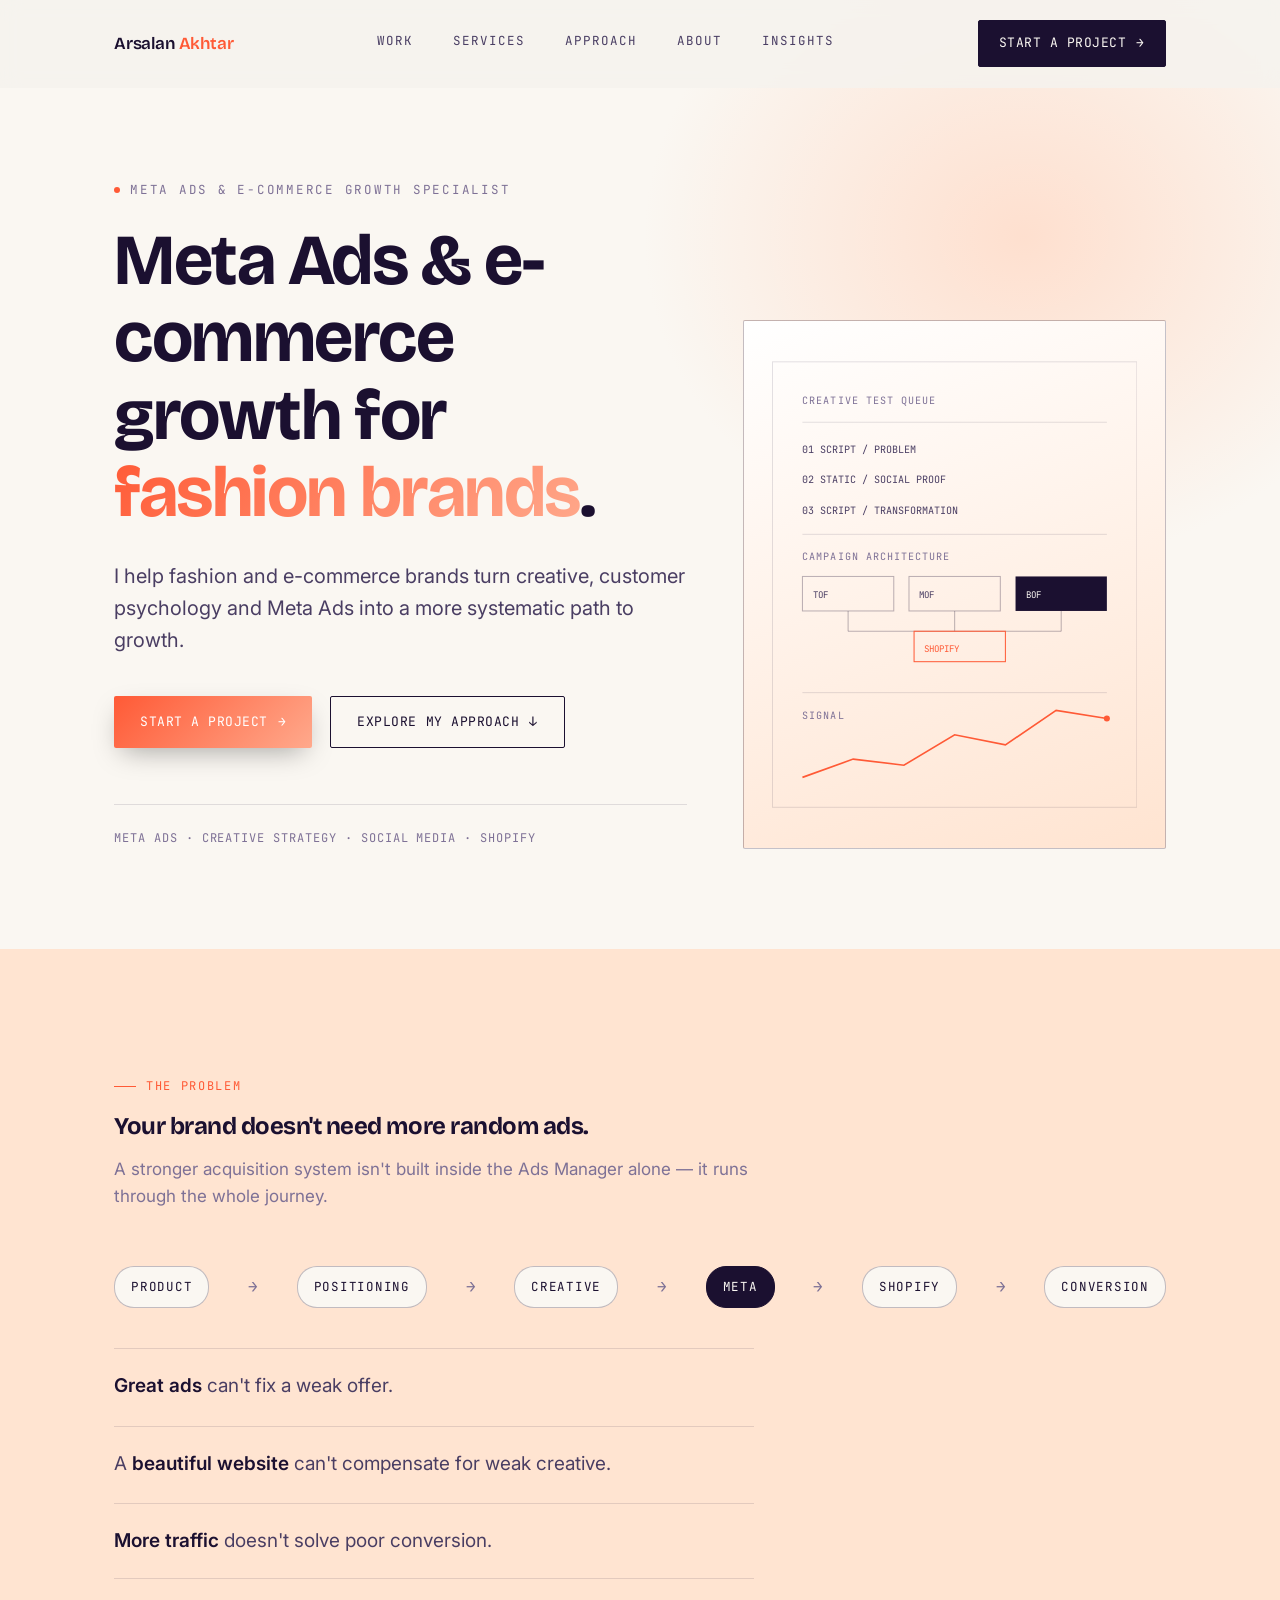
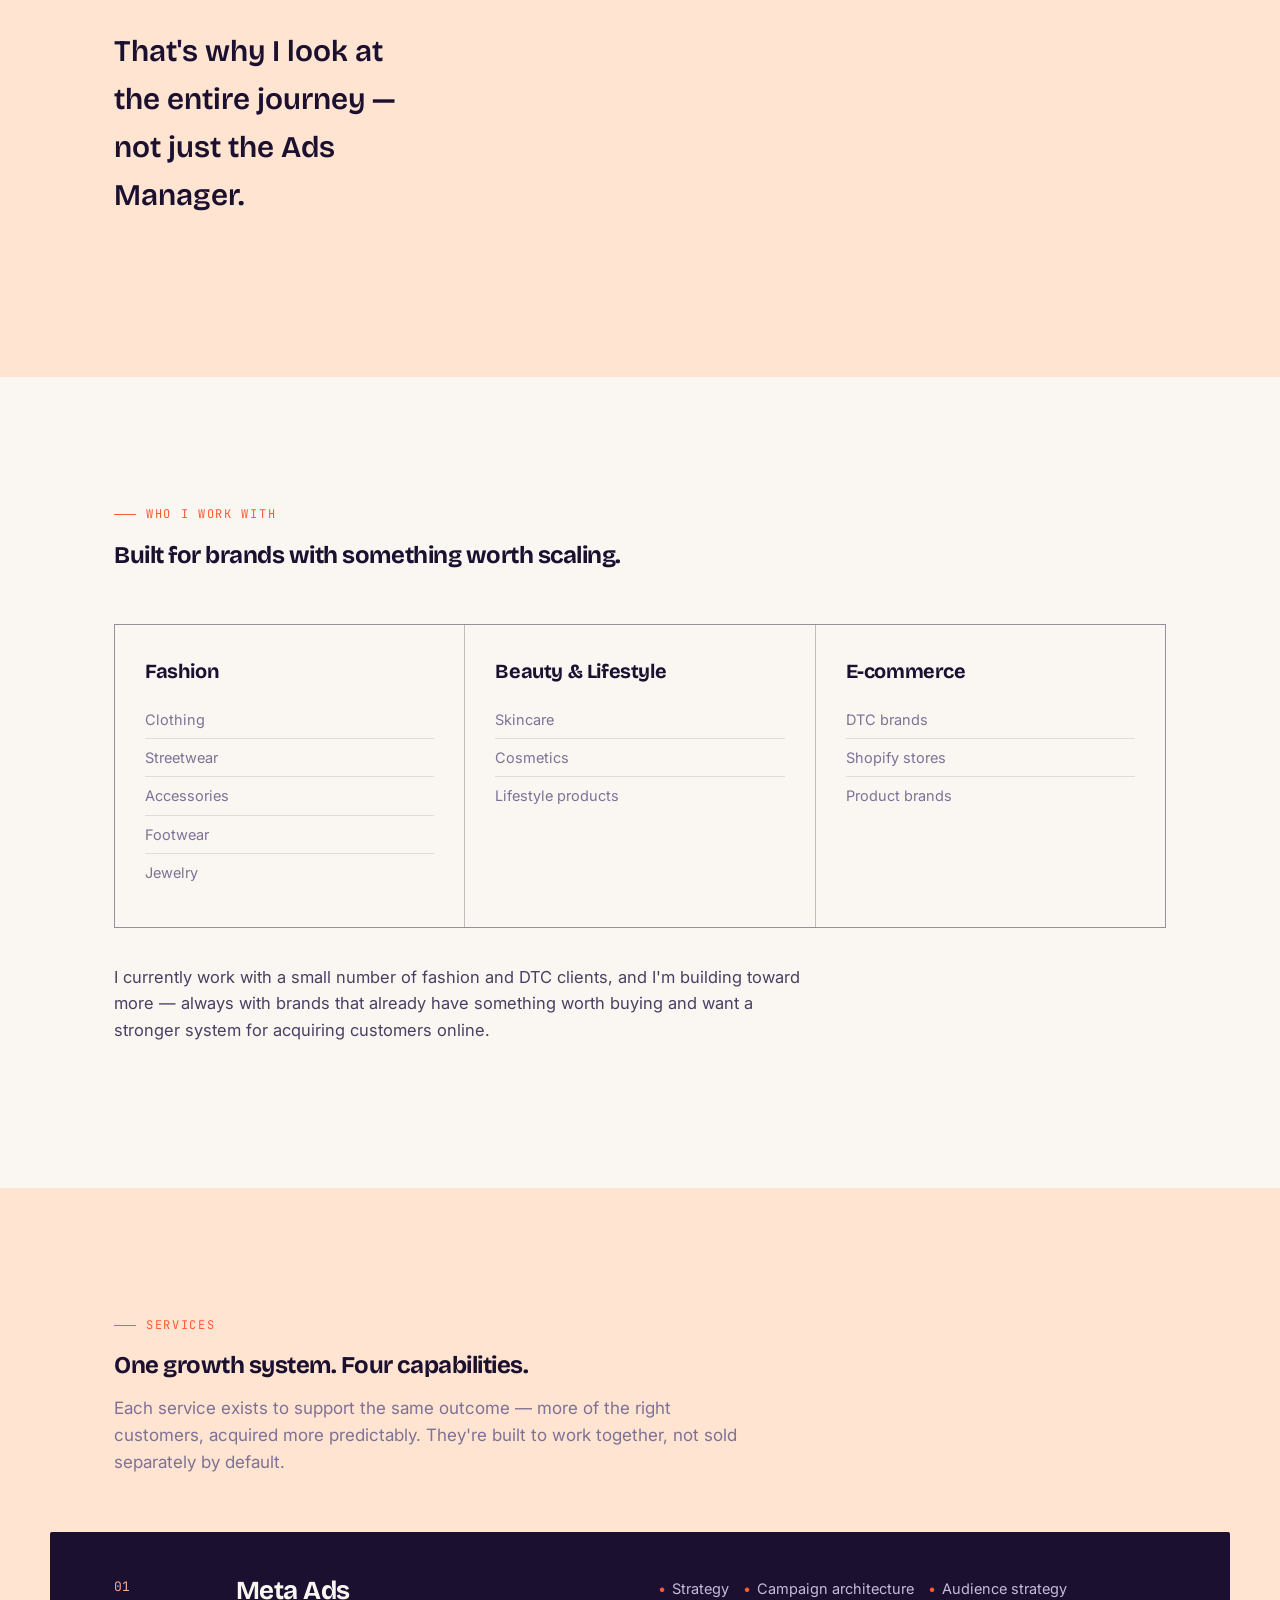
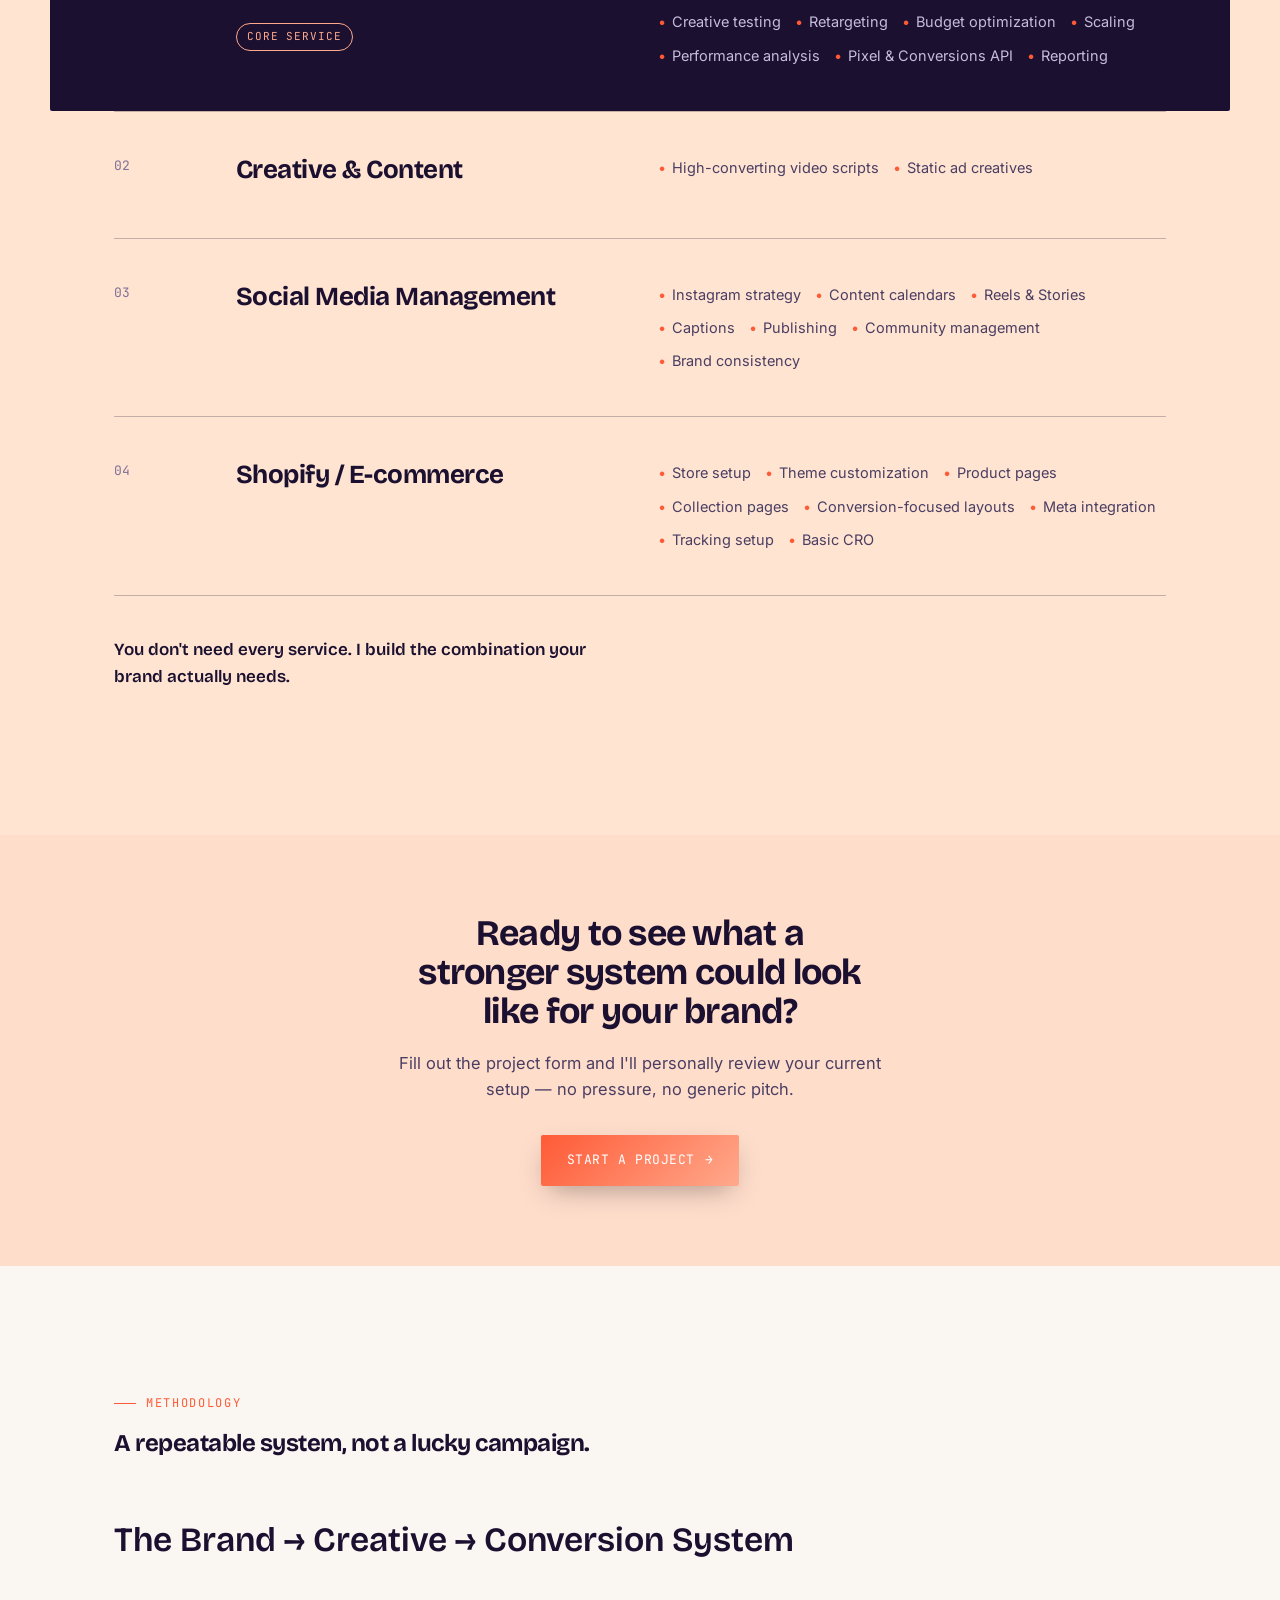
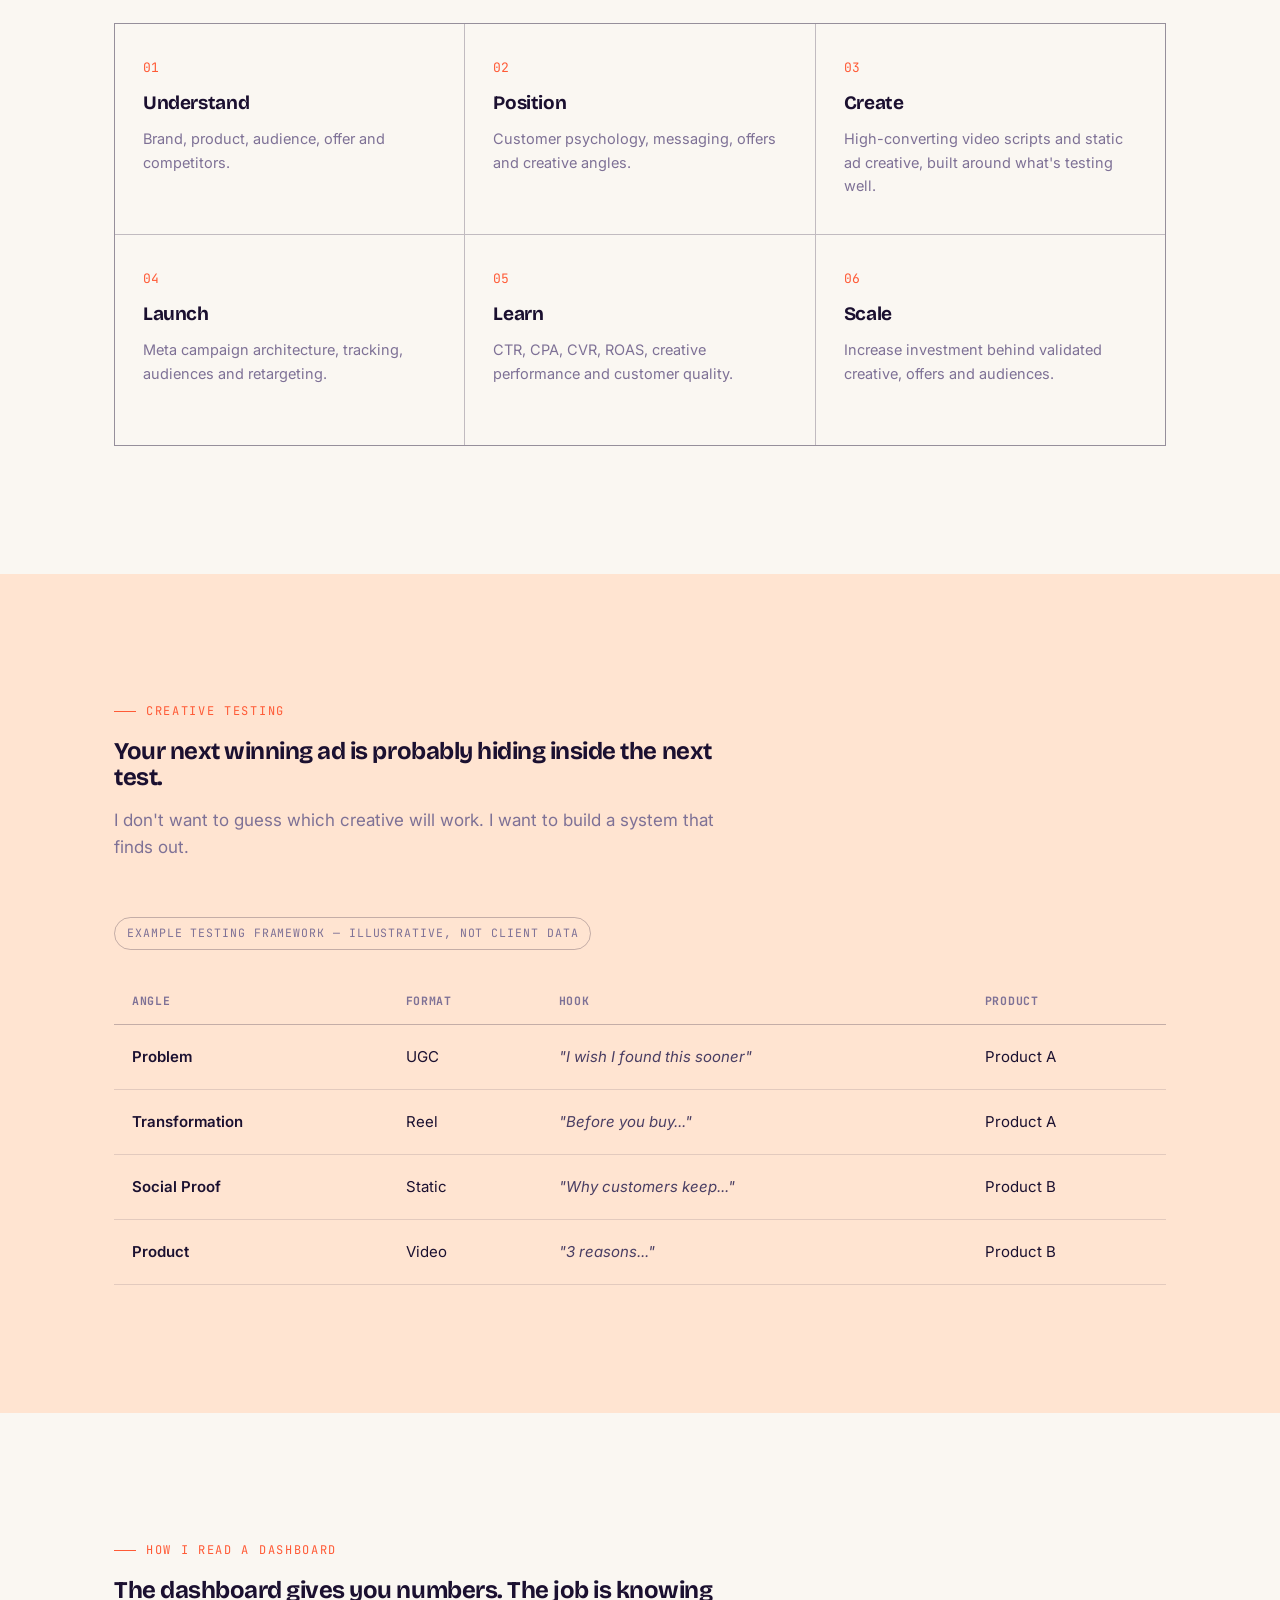
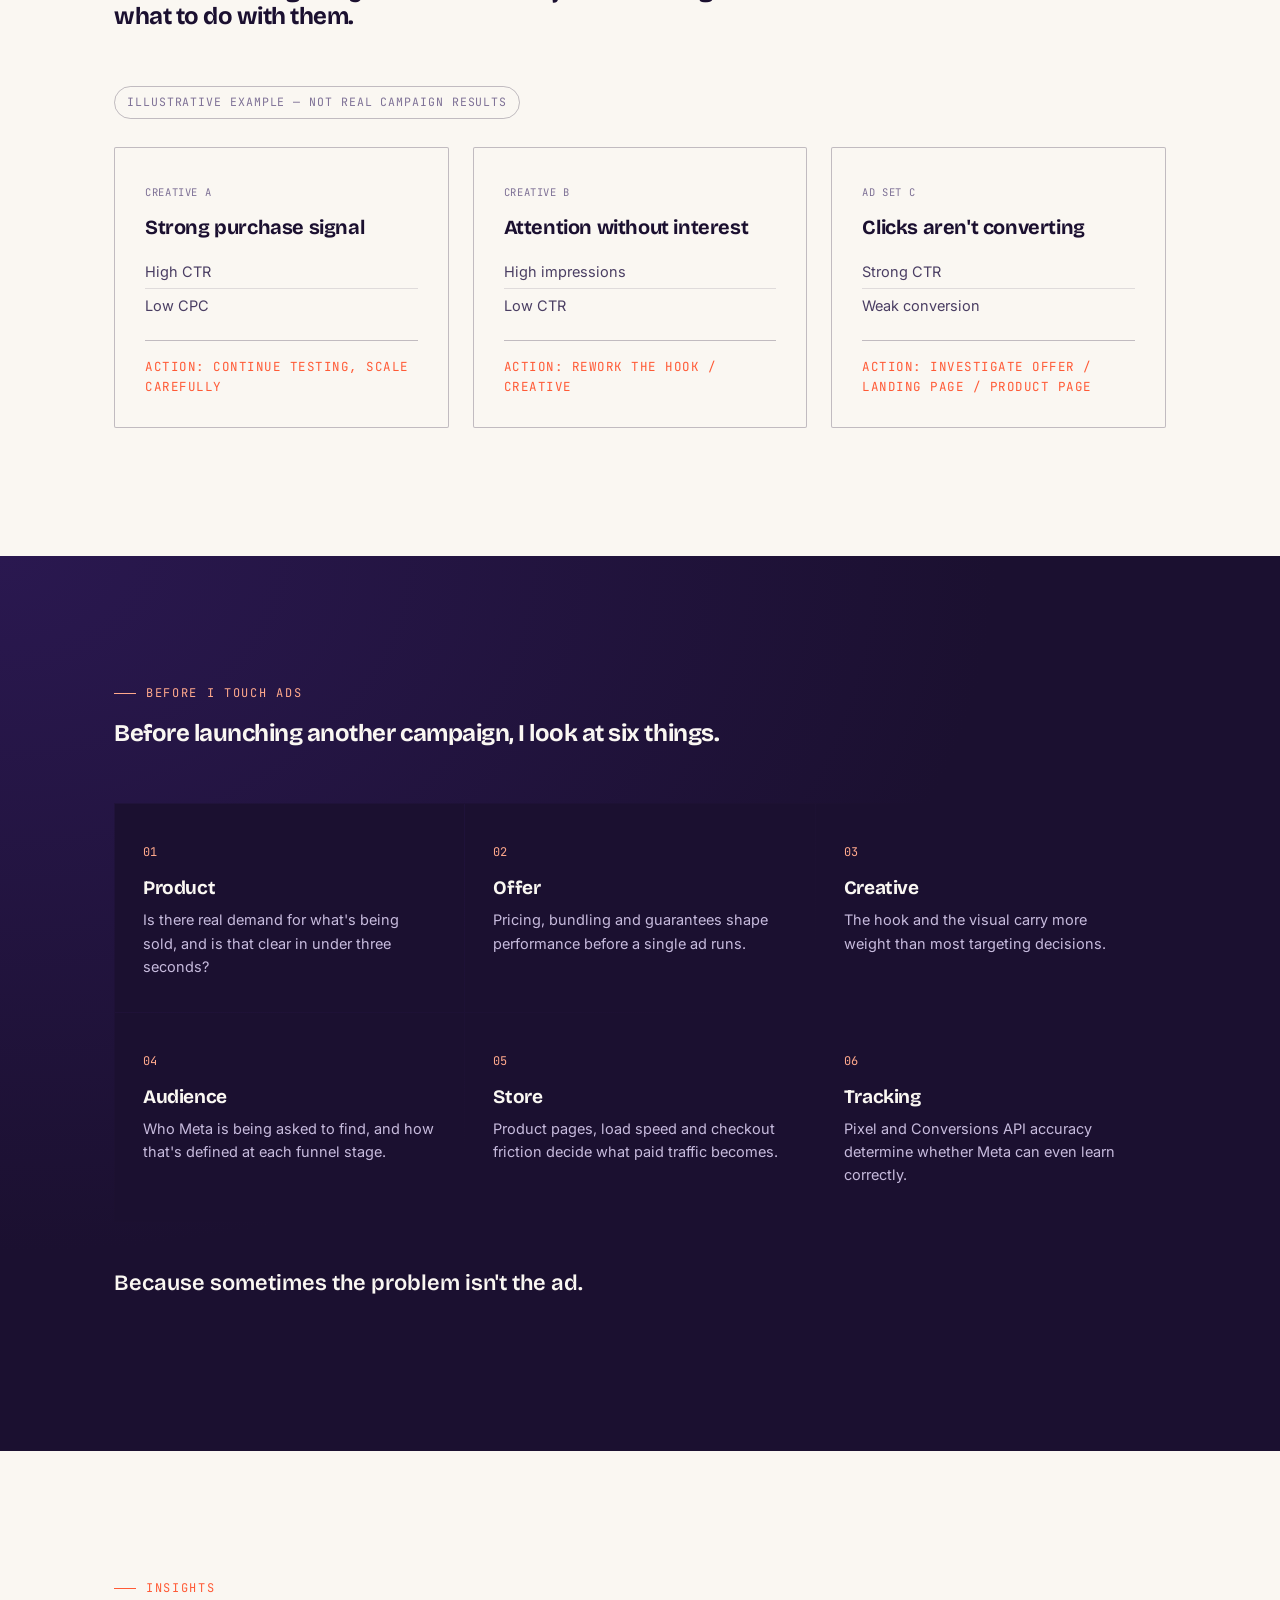
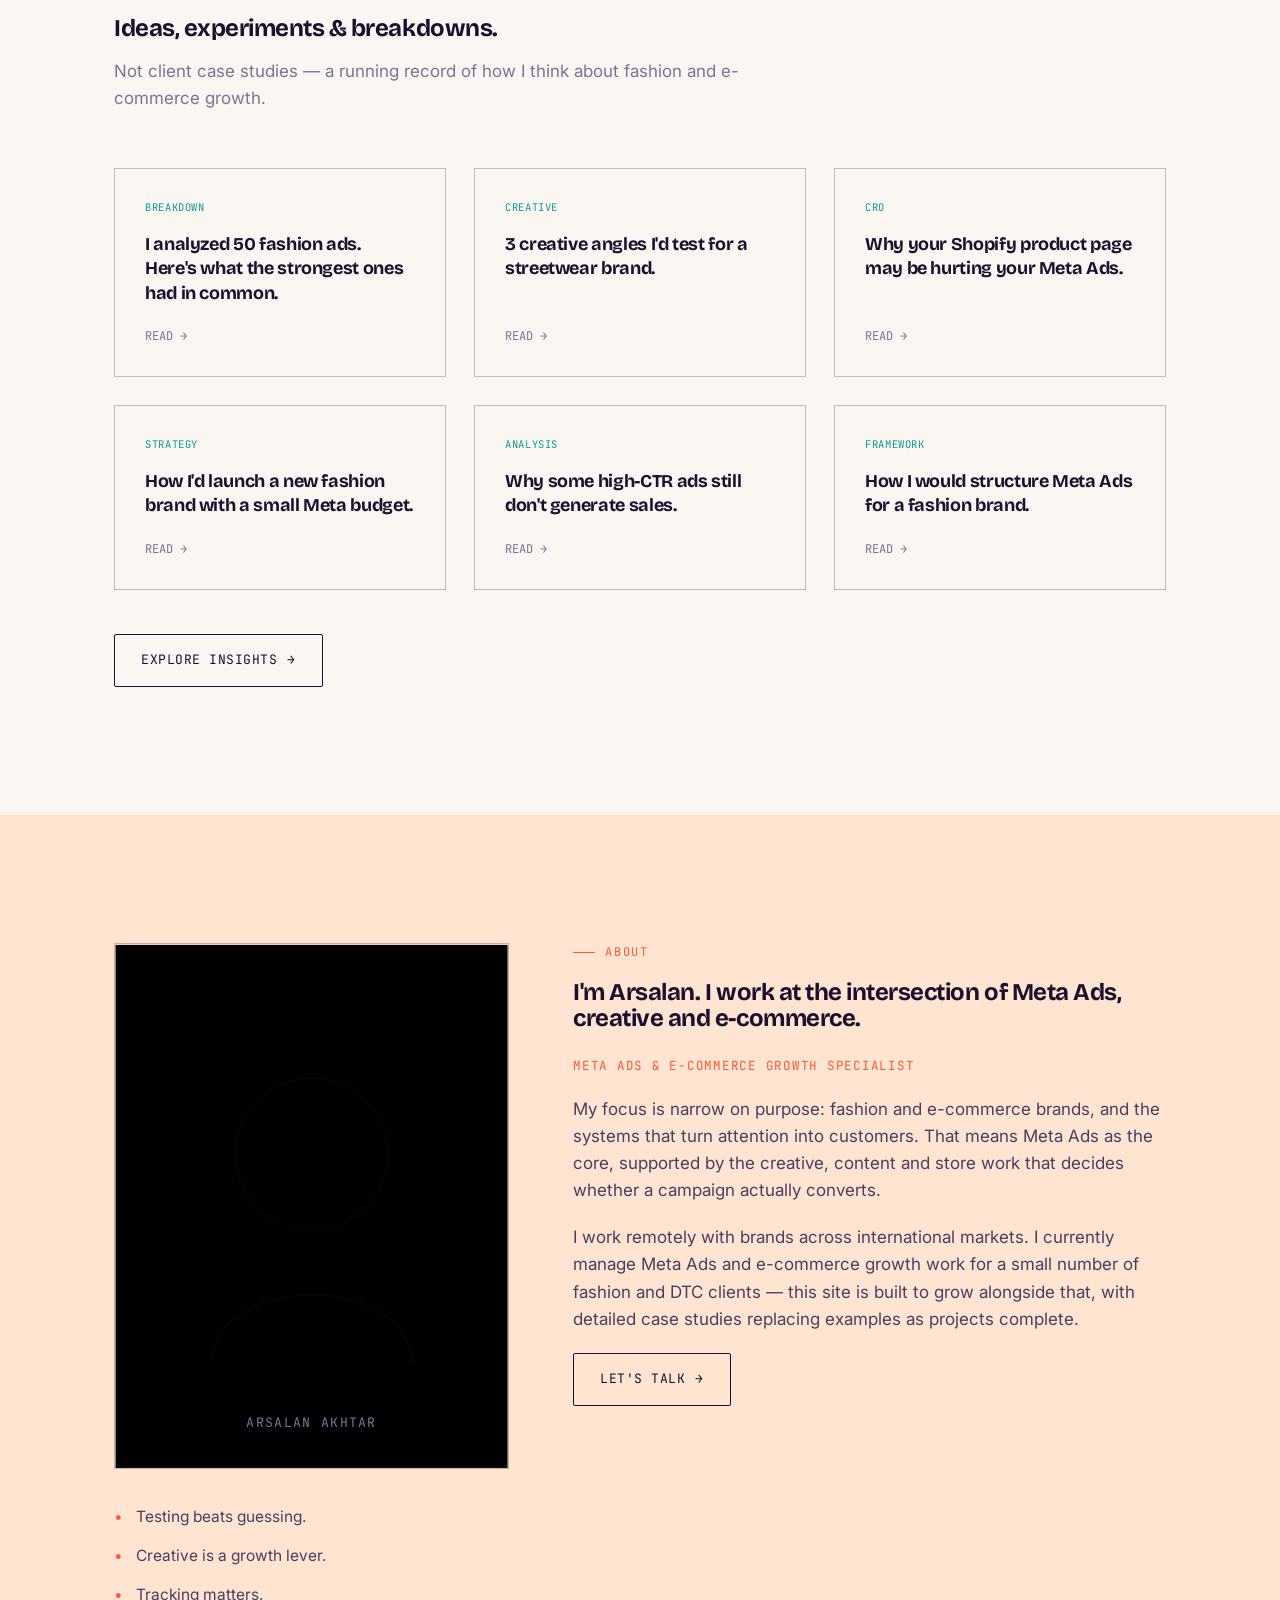
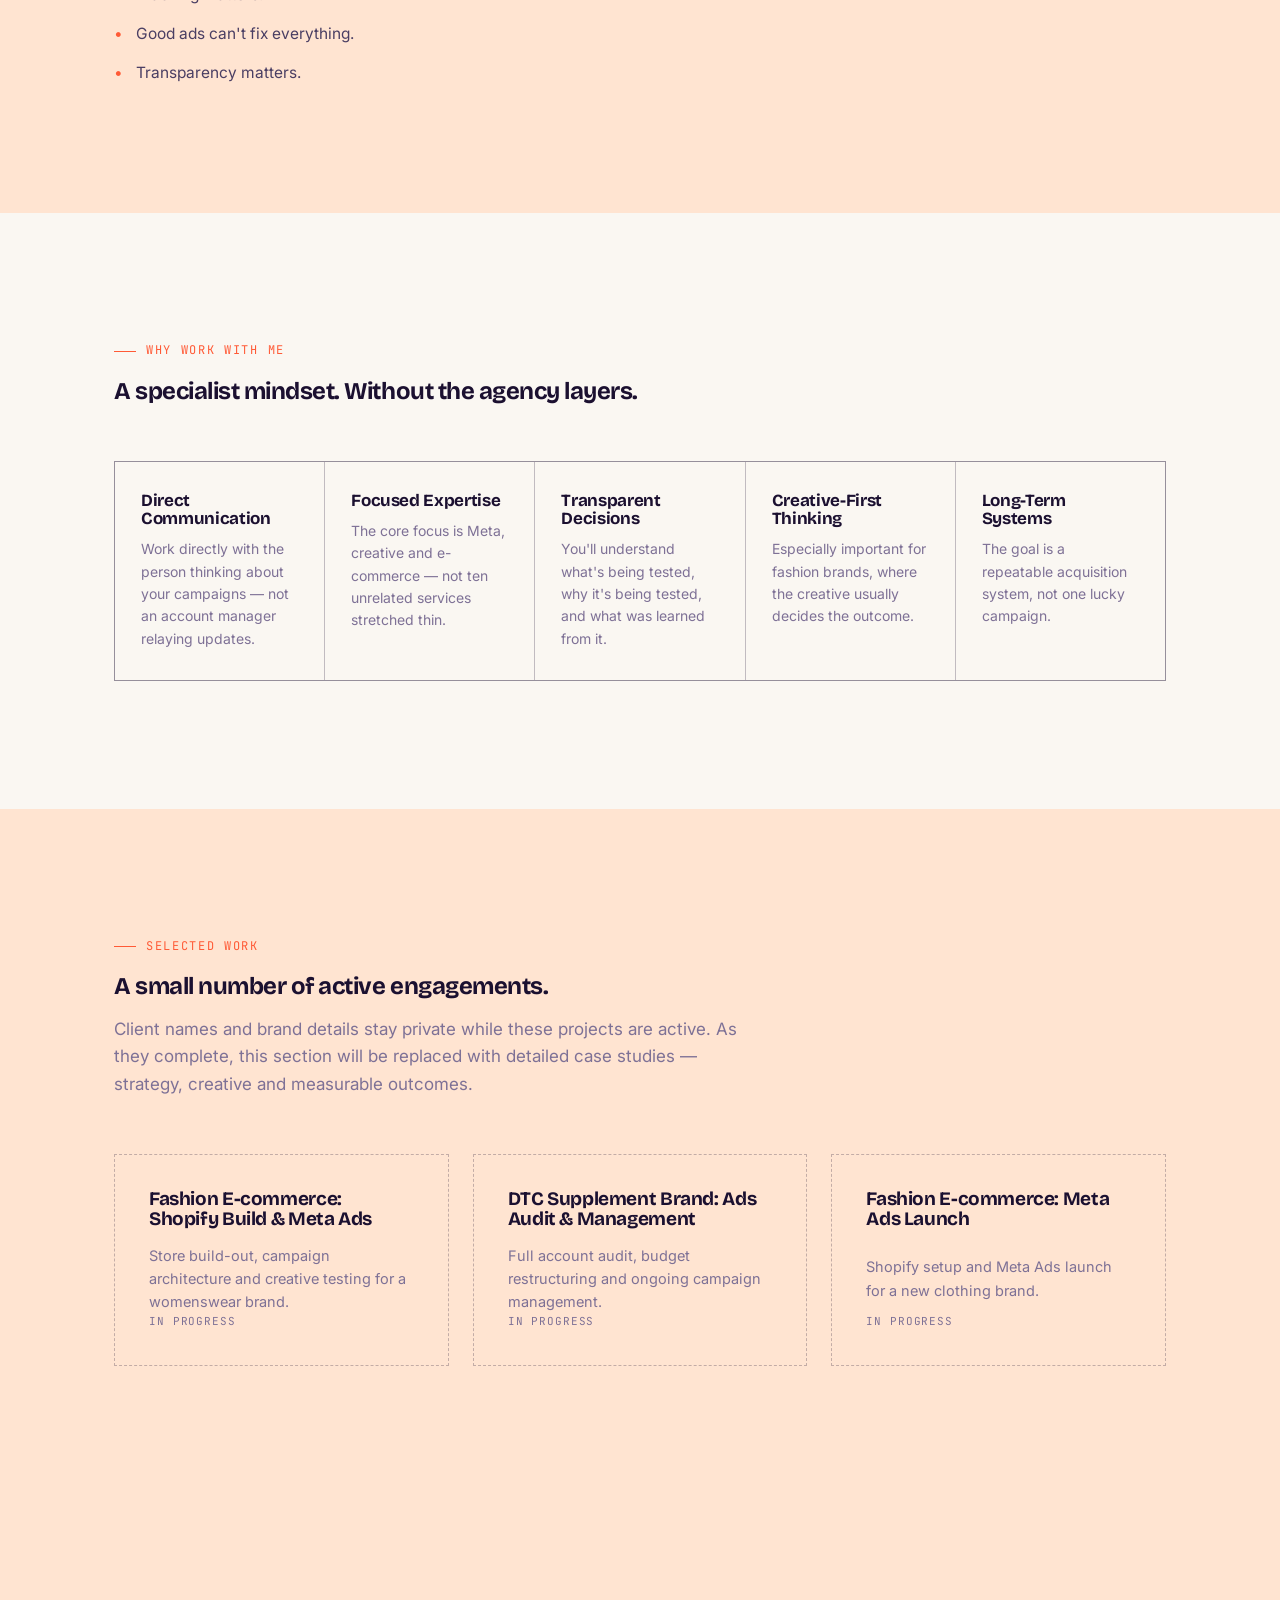
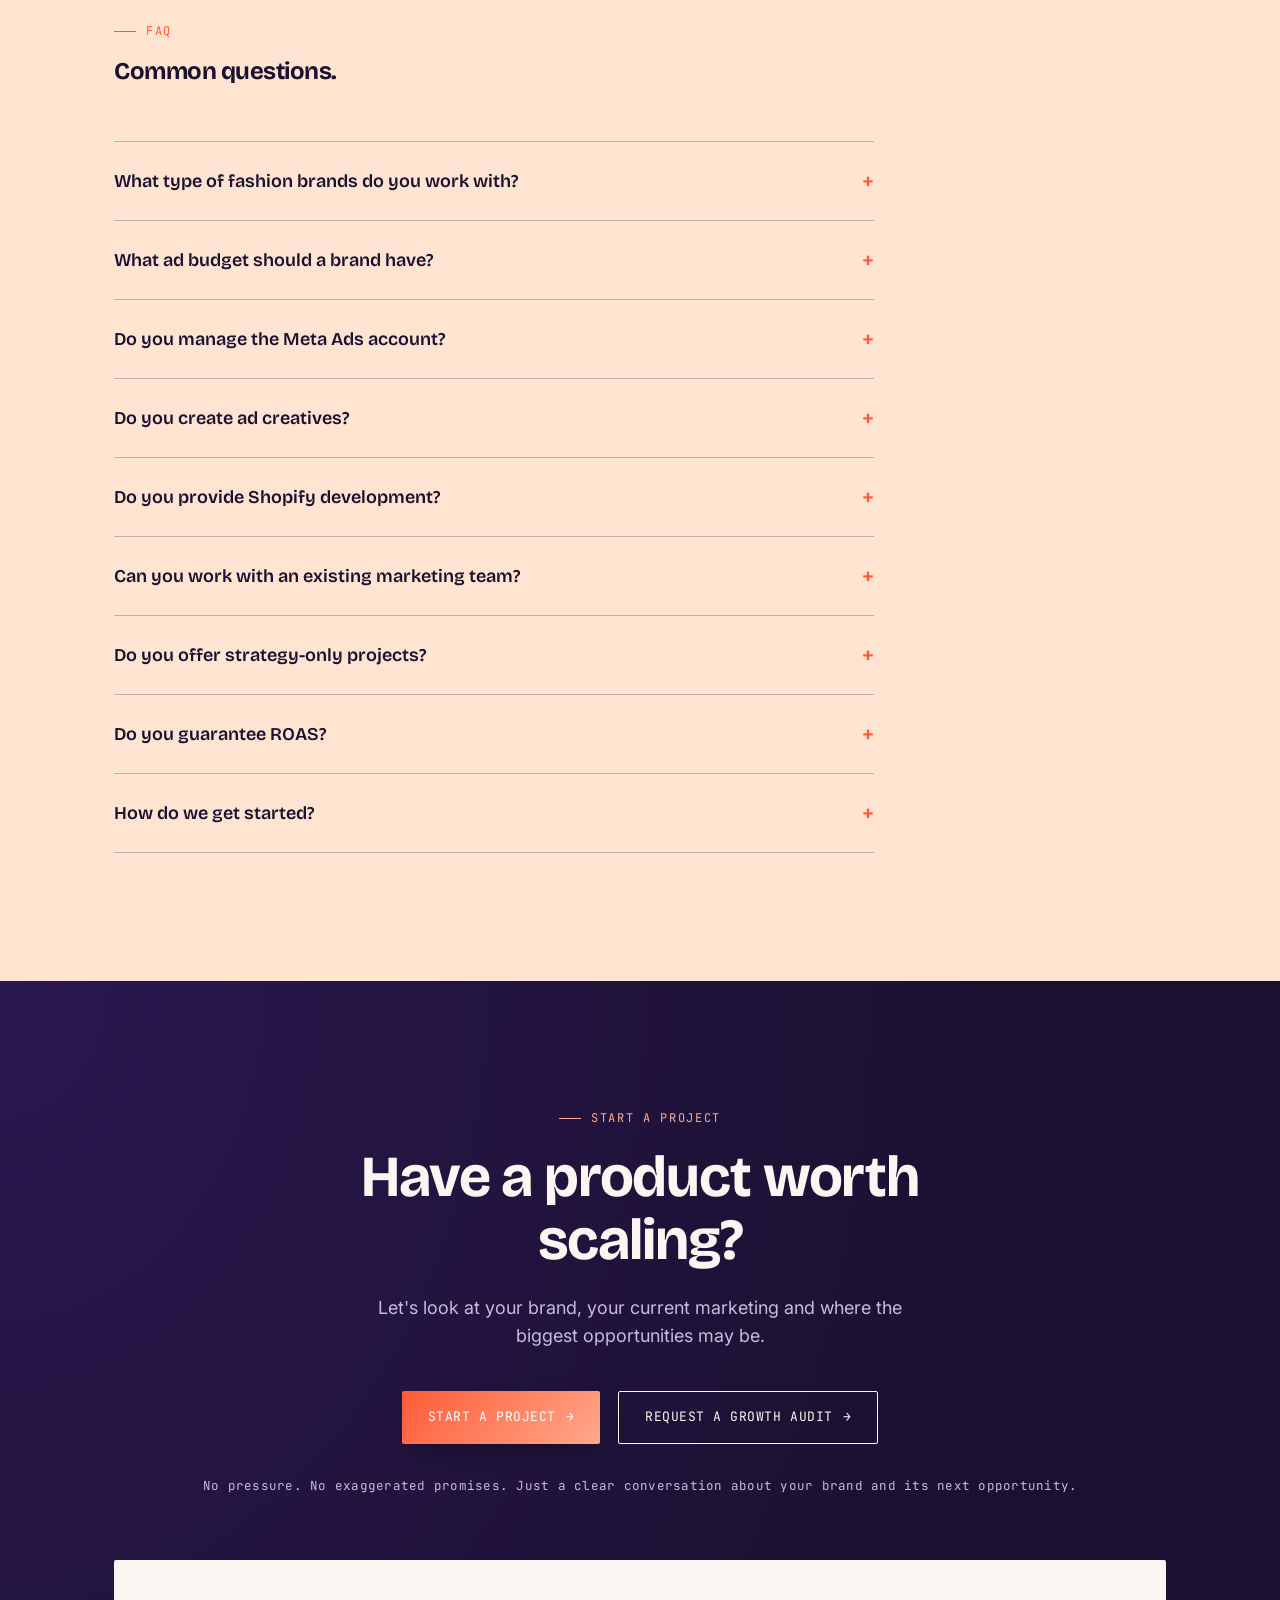
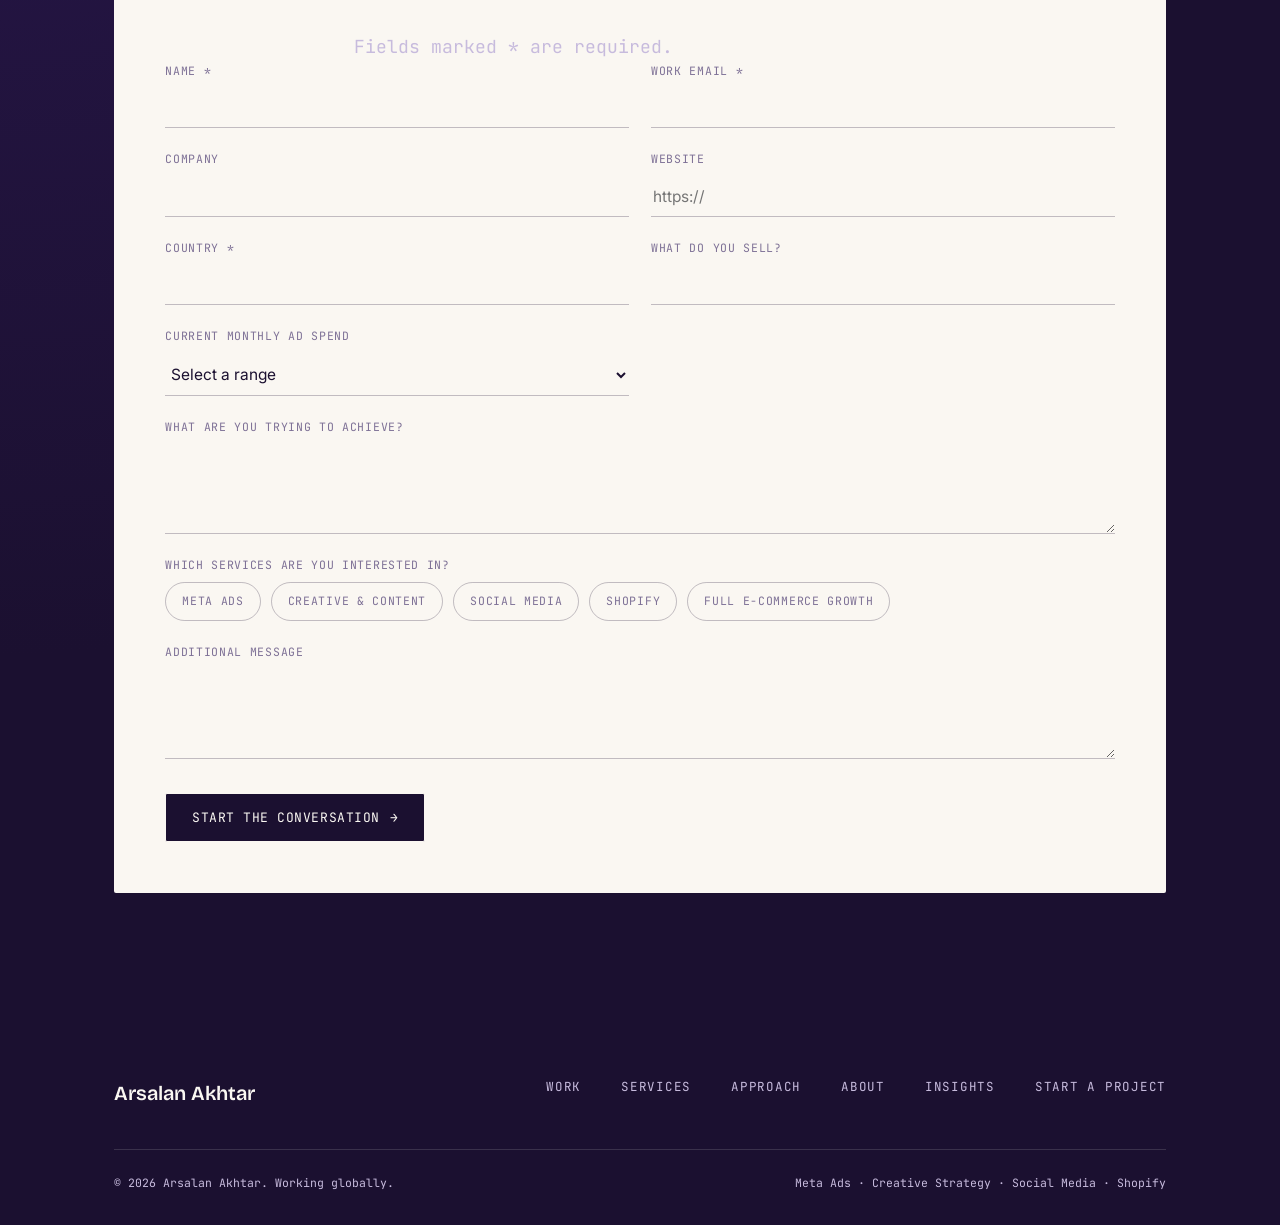
==== commit a3d1bddd: "Add files via upload" ====
--- a/index-bold.html
+++ b/index-bold.html
@@ -3,30 +3,30 @@
 <head>
 <meta charset="UTF-8">
 <meta name="viewport" content="width=device-width, initial-scale=1.0">
-<title>Arsalan Akhtar — Meta Ads &amp; E-commerce Growth for Fashion Brands</title>
+<title>Arsalan Akhtar: Meta Ads &amp; E-commerce Growth for Fashion Brands</title>
 <meta name="description" content="I help fashion and e-commerce brands turn creative, customer psychology and Meta Ads into a more systematic path to growth. Meta Ads, creative strategy, content and Shopify — as one connected system.">
 <link rel="canonical" href="https://arsalanakhtar.com/">
 
 <!-- Open Graph -->
 <meta property="og:type" content="website">
-<meta property="og:title" content="Arsalan Akhtar — Meta Ads & E-commerce Growth for Fashion Brands">
-<meta property="og:description" content="Meta Ads, creative strategy, content and Shopify — built as one connected growth system for fashion and e-commerce brands. Based in Pakistan, working globally.">
+<meta property="og:title" content="Arsalan Akhtar: Meta Ads & E-commerce Growth for Fashion Brands">
+<meta property="og:description" content="Meta Ads, creative strategy, content and Shopify — built as one connected growth system for fashion and e-commerce brands, working globally.">
 <meta property="og:url" content="https://arsalanakhtar.com/">
 <meta property="og:site_name" content="Arsalan Akhtar">
 <meta name="twitter:card" content="summary_large_image">
-<meta name="twitter:title" content="Arsalan Akhtar — Meta Ads & E-commerce Growth for Fashion Brands">
+<meta name="twitter:title" content="Arsalan Akhtar: Meta Ads & E-commerce Growth for Fashion Brands">
 <meta name="twitter:description" content="I help fashion and e-commerce brands turn creative, customer psychology and Meta Ads into a more systematic path to growth.">
 
 <link rel="preconnect" href="https://fonts.googleapis.com">
 <link rel="preconnect" href="https://fonts.gstatic.com" crossorigin>
-<link href="https://fonts.googleapis.com/css2?family=Space+Grotesk:wght@500;600;700&family=Inter:wght@400;500;600&family=JetBrains+Mono:wght@400;500&display=swap" rel="stylesheet">
+<link href="https://fonts.googleapis.com/css2?family=Bricolage+Grotesque:opsz,wght@12..96,400..800&family=Inter:wght@400;500;600&family=JetBrains+Mono:wght@400;500&display=swap" rel="stylesheet">
 <link rel="stylesheet" href="styles-bold.css">
 
 <script type="application/ld+json">
 {
   "@context": "https://schema.org",
   "@type": "ProfessionalService",
-  "name": "Arsalan Akhtar — Meta Ads & E-commerce Growth",
+  "name": "Arsalan Akhtar: Meta Ads & E-commerce Growth",
   "url": "https://arsalanakhtar.com/",
   "description": "Meta Ads, creative strategy, content and Shopify growth for fashion and e-commerce brands.",
   "areaServed": ["US","GB","CA","AU","AE"],
@@ -73,7 +73,7 @@
         <h1>Meta Ads &amp; e-commerce growth for <em>fashion brands</em>.</h1>
         <p class="hero-sub">I help fashion and e-commerce brands turn creative, customer psychology and Meta Ads into a more systematic path to growth.</p>
         <div class="hero-cta-row">
-          <a href="#contact" class="btn btn-primary">Start a Project <span class="btn-arrow">→</span></a>
+          <a href="#contact" class="btn btn-glow">Start a Project <span class="btn-arrow">→</span></a>
           <a href="#approach" class="btn btn-ghost">Explore My Approach <span class="btn-arrow">↓</span></a>
         </div>
         <div class="hero-trustline">Meta Ads · Creative Strategy · Social Media · Shopify</div>
@@ -84,9 +84,9 @@
           <line x1="30" y1="60" x2="330" y2="60" stroke="#1B1030" stroke-opacity="0.12"/>
           <text x="30" y="42" font-family="JetBrains Mono" font-size="10" letter-spacing="1" fill="#7E7196">CREATIVE TEST QUEUE</text>
           <g font-family="JetBrains Mono" font-size="10" fill="#4A3E63">
-            <text x="30" y="90">01 — SCRIPT / PROBLEM</text>
-            <text x="30" y="120">02 — STATIC / SOCIAL PROOF</text>
-            <text x="30" y="150">03 — SCRIPT / TRANSFORMATION</text>
+            <text x="30" y="90">01 SCRIPT / PROBLEM</text>
+            <text x="30" y="120">02 STATIC / SOCIAL PROOF</text>
+            <text x="30" y="150">03 SCRIPT / TRANSFORMATION</text>
           </g>
           <rect x="30" y="170" width="300" height="1" fill="#1B1030" fill-opacity="0.12"/>
           <text x="30" y="196" font-family="JetBrains Mono" font-size="10" letter-spacing="1" fill="#7E7196">CAMPAIGN ARCHITECTURE</text>
@@ -226,6 +226,15 @@
     </div>
   </section>
 
+  <!-- ============ CTA BANNER ============ -->
+  <section class="cta-banner">
+    <div class="wrap">
+      <h3 class="reveal">Ready to see what a stronger system could look like for your brand?</h3>
+      <p class="reveal">Fill out the project form and I'll personally review your current setup — no pressure, no generic pitch.</p>
+      <a href="#contact" class="btn btn-glow reveal">Start a Project <span class="btn-arrow">→</span></a>
+    </div>
+  </section>
+
   <!-- ============ 05 METHODOLOGY ============ -->
   <section class="section" id="approach">
     <div class="wrap">
@@ -431,7 +440,7 @@
         <h2>I'm Arsalan. I work at the intersection of Meta Ads, creative and e-commerce.</h2>
         <div class="about-role" style="margin-top:24px;">Meta Ads &amp; E-commerce Growth Specialist</div>
         <p>My focus is narrow on purpose: fashion and e-commerce brands, and the systems that turn attention into customers. That means Meta Ads as the core, supported by the creative, content and store work that decides whether a campaign actually converts.</p>
-        <p>I'm based in Pakistan and work remotely with brands across international markets. I currently manage Meta Ads and e-commerce growth work for a small number of fashion and DTC clients — this site is built to grow alongside that, with detailed case studies replacing examples as projects complete.</p>
+        <p>I work remotely with brands across international markets. I currently manage Meta Ads and e-commerce growth work for a small number of fashion and DTC clients — this site is built to grow alongside that, with detailed case studies replacing examples as projects complete.</p>
         <a href="#contact" class="btn btn-ghost">Let's Talk <span class="btn-arrow">→</span></a>
       </div>
     </div>
@@ -479,17 +488,17 @@
       </div>
       <div class="work-grid reveal">
         <div class="work-card">
-          <h4>Fashion E-commerce — Shopify Build &amp; Meta Ads</h4>
+          <h4>Fashion E-commerce: Shopify Build &amp; Meta Ads</h4>
           <p style="font-size:14.5px; color:var(--muted); margin:14px 0 0;">Store build-out, campaign architecture and creative testing for a womenswear brand.</p>
           <span class="work-status">In progress</span>
         </div>
         <div class="work-card">
-          <h4>DTC Supplement Brand — Ads Audit &amp; Management</h4>
+          <h4>DTC Supplement Brand: Ads Audit &amp; Management</h4>
           <p style="font-size:14.5px; color:var(--muted); margin:14px 0 0;">Full account audit, budget restructuring and ongoing campaign management.</p>
           <span class="work-status">In progress</span>
         </div>
         <div class="work-card">
-          <h4>Fashion E-commerce — Meta Ads Launch</h4>
+          <h4>Fashion E-commerce: Meta Ads Launch</h4>
           <p style="font-size:14.5px; color:var(--muted); margin:14px 0 0;">Shopify setup and Meta Ads launch for a new clothing brand.</p>
           <span class="work-status">In progress</span>
         </div>
@@ -497,39 +506,6 @@
     </div>
   </section>
 
-  <!-- ============ 13 INTERNATIONAL ============ -->
-  <section class="section" id="global">
-    <div class="wrap global-grid">
-      <div class="reveal">
-        <span class="eyebrow">Where I Work</span>
-        <h2>Based in Pakistan. Built for global brands.</h2>
-        <p style="color:var(--charcoal); font-size:17px; margin-top:20px;">I work remotely with fashion and e-commerce businesses across international markets through structured communication, shared reporting and collaborative workflows.</p>
-        <div class="global-list">
-          <span>USA</span><span>UK</span><span>Canada</span><span>Australia</span><span>UAE</span>
-        </div>
-      </div>
-      <div class="reveal global-map">
-        <svg viewBox="0 0 300 300" xmlns="http://www.w3.org/2000/svg">
-          <circle cx="150" cy="150" r="120" fill="none" stroke="#1B1030" stroke-opacity="0.14"/>
-          <circle cx="150" cy="150" r="80" fill="none" stroke="#1B1030" stroke-opacity="0.14"/>
-          <circle cx="150" cy="150" r="40" fill="none" stroke="#1B1030" stroke-opacity="0.14"/>
-          <line x1="30" y1="150" x2="270" y2="150" stroke="#1B1030" stroke-opacity="0.14"/>
-          <line x1="150" y1="30" x2="150" y2="270" stroke="#1B1030" stroke-opacity="0.14"/>
-          <circle cx="150" cy="150" r="4" fill="#FF5A36"/>
-          <text x="150" y="135" text-anchor="middle" font-family="JetBrains Mono" font-size="9" fill="#4A3E63">PK</text>
-          <circle cx="70" cy="90" r="3" fill="#1B1030" fill-opacity="0.5"/>
-          <line x1="150" y1="150" x2="70" y2="90" stroke="#FF5A36" stroke-opacity="0.4" stroke-dasharray="2 3"/>
-          <circle cx="80" cy="180" r="3" fill="#1B1030" fill-opacity="0.5"/>
-          <line x1="150" y1="150" x2="80" y2="180" stroke="#FF5A36" stroke-opacity="0.4" stroke-dasharray="2 3"/>
-          <circle cx="230" cy="200" r="3" fill="#1B1030" fill-opacity="0.5"/>
-          <line x1="150" y1="150" x2="230" y2="200" stroke="#FF5A36" stroke-opacity="0.4" stroke-dasharray="2 3"/>
-          <circle cx="220" cy="90" r="3" fill="#1B1030" fill-opacity="0.5"/>
-          <line x1="150" y1="150" x2="220" y2="90" stroke="#FF5A36" stroke-opacity="0.4" stroke-dasharray="2 3"/>
-        </svg>
-      </div>
-    </div>
-  </section>
-
   <!-- ============ 14 FAQ ============ -->
   <section class="section section-alt" id="faq">
     <div class="wrap">
@@ -538,10 +514,6 @@
         <h2>Common questions.</h2>
       </div>
       <div class="reveal" style="max-width:760px;">
-        <div class="faq-item">
-          <button class="faq-q">Do you work with brands outside Pakistan?<span class="plus">+</span></button>
-          <div class="faq-a"><div class="faq-a-inner">Yes — my focus is international fashion and e-commerce brands, primarily in the US, UK, Canada, Australia and UAE. I work remotely with structured communication and reporting.</div></div>
-        </div>
         <div class="faq-item">
           <button class="faq-q">What type of fashion brands do you work with?<span class="plus">+</span></button>
           <div class="faq-a"><div class="faq-a-inner">Clothing, streetwear, accessories, footwear and jewelry brands, along with beauty and general DTC e-commerce brands that already have a product worth scaling.</div></div>
@@ -589,13 +561,16 @@
       <h2>Have a product worth scaling?</h2>
       <p>Let's look at your brand, your current marketing and where the biggest opportunities may be.</p>
       <div class="hero-cta-row">
-        <a href="#inquiry-form" class="btn btn-primary">Start a Project <span class="btn-arrow">→</span></a>
+        <a href="#inquiry-form" class="btn btn-glow">Start a Project <span class="btn-arrow">→</span></a>
         <a href="#inquiry-form" class="btn btn-ghost">Request a Growth Audit <span class="btn-arrow">→</span></a>
       </div>
       <div class="final-reassure">No pressure. No exaggerated promises. Just a clear conversation about your brand and its next opportunity.</div>
 
       <div class="form-panel">
-        <form id="inquiry-form" novalidate>
+        <form id="inquiry-form" novalidate action="https://formsubmit.co/hello@arsalanakhtar.com" method="POST">
+          <input type="hidden" name="_subject" value="New project inquiry — arsalanakhtar.com">
+          <input type="hidden" name="_captcha" value="false">
+          <input type="hidden" name="_template" value="table">
           <p class="required-note">Fields marked * are required.</p>
           <div class="form-grid">
             <div class="form-field">
@@ -677,21 +652,18 @@
         <a href="#insights">Insights</a>
         <a href="#contact">Start a Project</a>
       </div>
-      <!-- Replace href="#" below with your real profile URLs -->
-      <div class="social-links">
-        <a href="#" aria-label="Facebook" target="_blank" rel="noopener">FB</a>
-        <a href="#" aria-label="Instagram" target="_blank" rel="noopener">IG</a>
-        <a href="#" aria-label="LinkedIn" target="_blank" rel="noopener">IN</a>
-        <a href="#" aria-label="YouTube" target="_blank" rel="noopener">YT</a>
-        <a href="#" aria-label="TikTok" target="_blank" rel="noopener">TT</a>
-      </div>
     </div>
     <div class="footer-bottom">
-      <span>© <span id="year"></span> Arsalan Akhtar. Based in Pakistan · Working globally.</span>
+      <span>© <span id="year"></span> Arsalan Akhtar. Working globally.</span>
       <span>Meta Ads · Creative Strategy · Social Media · Shopify</span>
     </div>
   </div>
 </footer>
+
+<a href="#contact" class="floating-cta btn-glow" id="floating-cta">Start a Project <span class="btn-arrow">→</span></a>
+<div class="mobile-cta-bar">
+  <a href="#contact" class="btn btn-glow">Start a Project <span class="btn-arrow">→</span></a>
+</div>
 
 <script src="script.js"></script>
 </body>
--- a/styles-bold.css
+++ b/styles-bold.css
@@ -18,7 +18,7 @@
   --on-dark:       #FAF7F2;
   --on-dark-muted: #C7BBDD;
 
-  --font-display: 'Space Grotesk', 'Manrope', sans-serif;
+  --font-display: 'Bricolage Grotesque', 'Space Grotesk', sans-serif;
   --font-body:    'Inter', sans-serif;
   --font-mono:    'JetBrains Mono', monospace;
 
@@ -54,7 +54,7 @@
 
 h1,h2,h3,h4{
   font-family:var(--font-display);
-  font-weight:600;
+  font-weight:700;
   line-height:1.08;
   letter-spacing:-0.02em;
   margin:0;
@@ -88,7 +88,7 @@
 
 .section{ padding:clamp(64px,10vw,128px) 0; position:relative; }
 .section-alt{ background:var(--bg-alt); }
-.section-dark{ background:var(--bg-deep); color:var(--on-dark); }
+.section-dark{ background:radial-gradient(ellipse at top left, #2A1850 0%, var(--bg-deep) 55%); color:var(--on-dark); }
 .section-dark .eyebrow{ color:var(--accent-soft); }
 .section-dark .eyebrow::before{ background:var(--accent-soft); }
 
@@ -119,6 +119,12 @@
 .btn-primary{ background:var(--ink); color:var(--bg); }
 .btn-primary:hover{ background:var(--accent); border-color:var(--accent); transform:translateY(-2px); }
 .btn-ghost:hover{ background:var(--ink); color:var(--bg); transform:translateY(-2px); }
+.btn-glow{
+  background:linear-gradient(135deg, var(--accent), var(--accent-soft));
+  color:#fff; border:none;
+  box-shadow:0 10px 28px -8px rgba(0,0,0,0.35);
+}
+.btn-glow:hover{ transform:translateY(-3px); box-shadow:0 16px 34px -8px rgba(0,0,0,0.42); }
 .section-dark .btn{ border-color:var(--on-dark); }
 .section-dark .btn-ghost:hover{ background:var(--on-dark); color:var(--bg-deep); }
 .btn-arrow{ transition:transform .35s var(--ease); }
@@ -187,7 +193,15 @@
   padding-top:calc(120px + clamp(24px,6vw,60px));
   padding-bottom:clamp(60px,8vw,100px);
   position:relative;
-}
+  overflow:hidden;
+}
+.hero::before{
+  content:'';
+  position:absolute; top:-10%; right:-10%; width:60%; height:70%;
+  background:radial-gradient(ellipse at center, var(--accent-tint) 0%, transparent 70%);
+  opacity:0.9; pointer-events:none; z-index:0;
+}
+.hero .wrap{ position:relative; z-index:1; }
 .hero-grid{
   display:grid; grid-template-columns:1.15fr 0.85fr; gap:56px; align-items:end;
 }
@@ -200,7 +214,11 @@
   font-size:clamp(40px, 5.6vw, 74px);
   max-width:14ch;
 }
-.hero h1 em{ font-style:normal; color:var(--accent); }
+.hero h1 em{
+  font-style:normal;
+  background:linear-gradient(135deg, var(--accent), var(--accent-soft));
+  -webkit-background-clip:text; background-clip:text; color:transparent;
+}
 .hero-sub{
   font-size:clamp(17px,1.6vw,20px); color:var(--charcoal); max-width:46ch; margin-top:28px;
 }
@@ -273,7 +291,7 @@
 .service-list{ display:flex; flex-wrap:wrap; gap:10px 14px; }
 .service-list span{ font-size:14.5px; color:var(--charcoal); position:relative; padding-left:14px; }
 .service-row.is-primary .service-list span{ color:var(--on-dark-muted); }
-.service-list span::before{ content:'—'; position:absolute; left:0; color:var(--accent); }
+.service-list span::before{ content:'•'; position:absolute; left:0; color:var(--accent); }
 .services-note{
   margin-top:40px; font-size:17px; font-family:var(--font-display); font-weight:600; max-width:44ch;
 }
@@ -463,6 +481,39 @@
 }
 .social-links a:hover{ background:var(--accent); color:var(--bg-deep); border-color:var(--accent); }
 .footer-bottom{ display:flex; justify-content:space-between; padding-top:24px; font-family:var(--font-mono); font-size:11.5px; flex-wrap:wrap; gap:12px; }
+
+/* ============================================================
+   CTA BANNER (mid-page conversion break)
+   ============================================================ */
+.cta-banner{ background:var(--accent-tint); padding:clamp(48px,7vw,80px) 0; text-align:center; }
+.cta-banner h3{ font-size:clamp(24px,3.2vw,36px); max-width:20ch; margin:0 auto; }
+.cta-banner p{ margin:18px auto 32px; max-width:50ch; color:var(--charcoal); font-size:16.5px; }
+
+/* ============================================================
+   FLOATING CTA (desktop) + MOBILE BOTTOM BAR
+   ============================================================ */
+.floating-cta{
+  position:fixed; right:24px; bottom:24px; z-index:90;
+  padding:15px 24px; border-radius:40px;
+  font-family:var(--font-mono); font-size:12.5px; text-transform:uppercase; letter-spacing:0.04em;
+  display:flex; align-items:center; gap:8px;
+  opacity:0; transform:translateY(16px); pointer-events:none;
+  transition:opacity .4s var(--ease), transform .4s var(--ease), box-shadow .3s var(--ease);
+}
+.floating-cta.is-visible{ opacity:1; transform:translateY(0); pointer-events:auto; }
+
+.mobile-cta-bar{ display:none; }
+
+@media (max-width:980px){
+  .floating-cta{ display:none; }
+  .mobile-cta-bar{
+    display:flex; position:fixed; left:0; right:0; bottom:0; z-index:95;
+    background:var(--ink); padding:12px 16px; justify-content:center;
+    box-shadow:0 -6px 20px rgba(0,0,0,0.18);
+  }
+  .mobile-cta-bar a{ width:100%; justify-content:center; }
+  body{ padding-bottom:66px; }
+}
 
 /* ============================================================
    RESPONSIVE
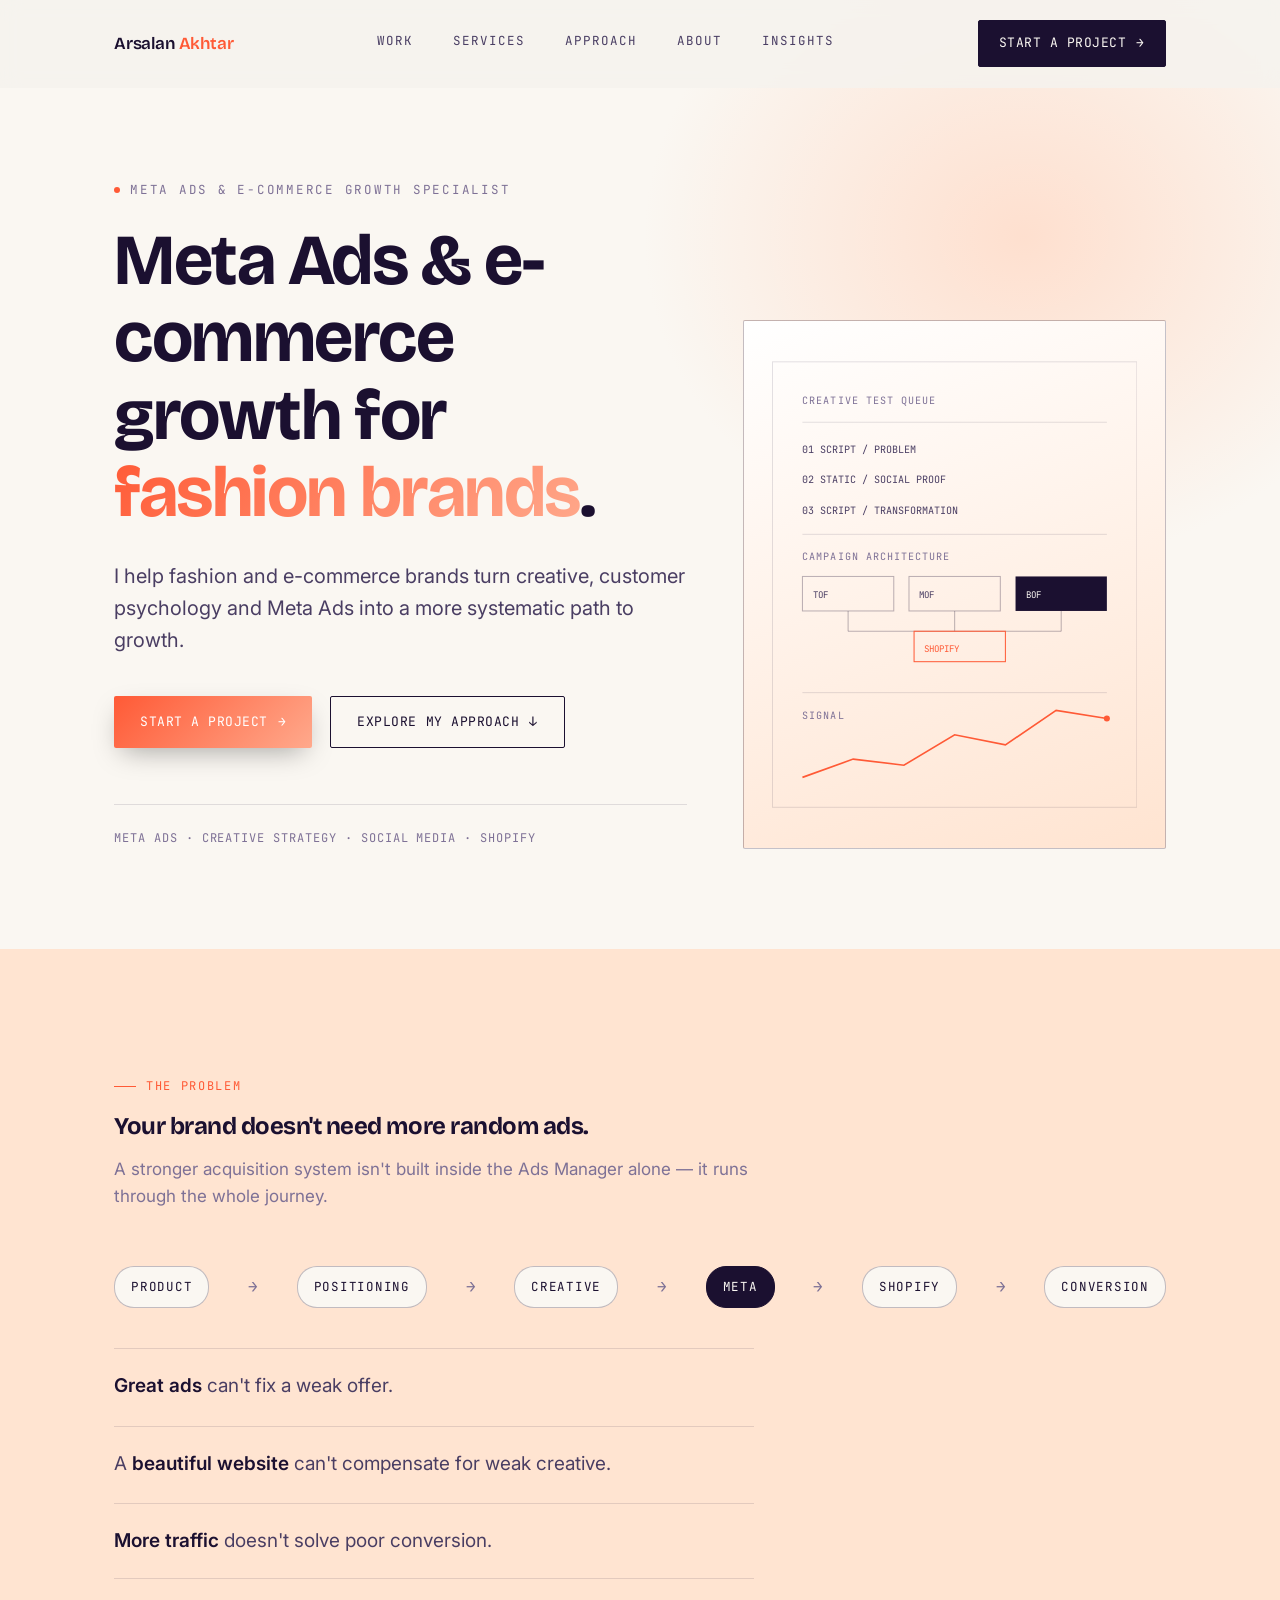
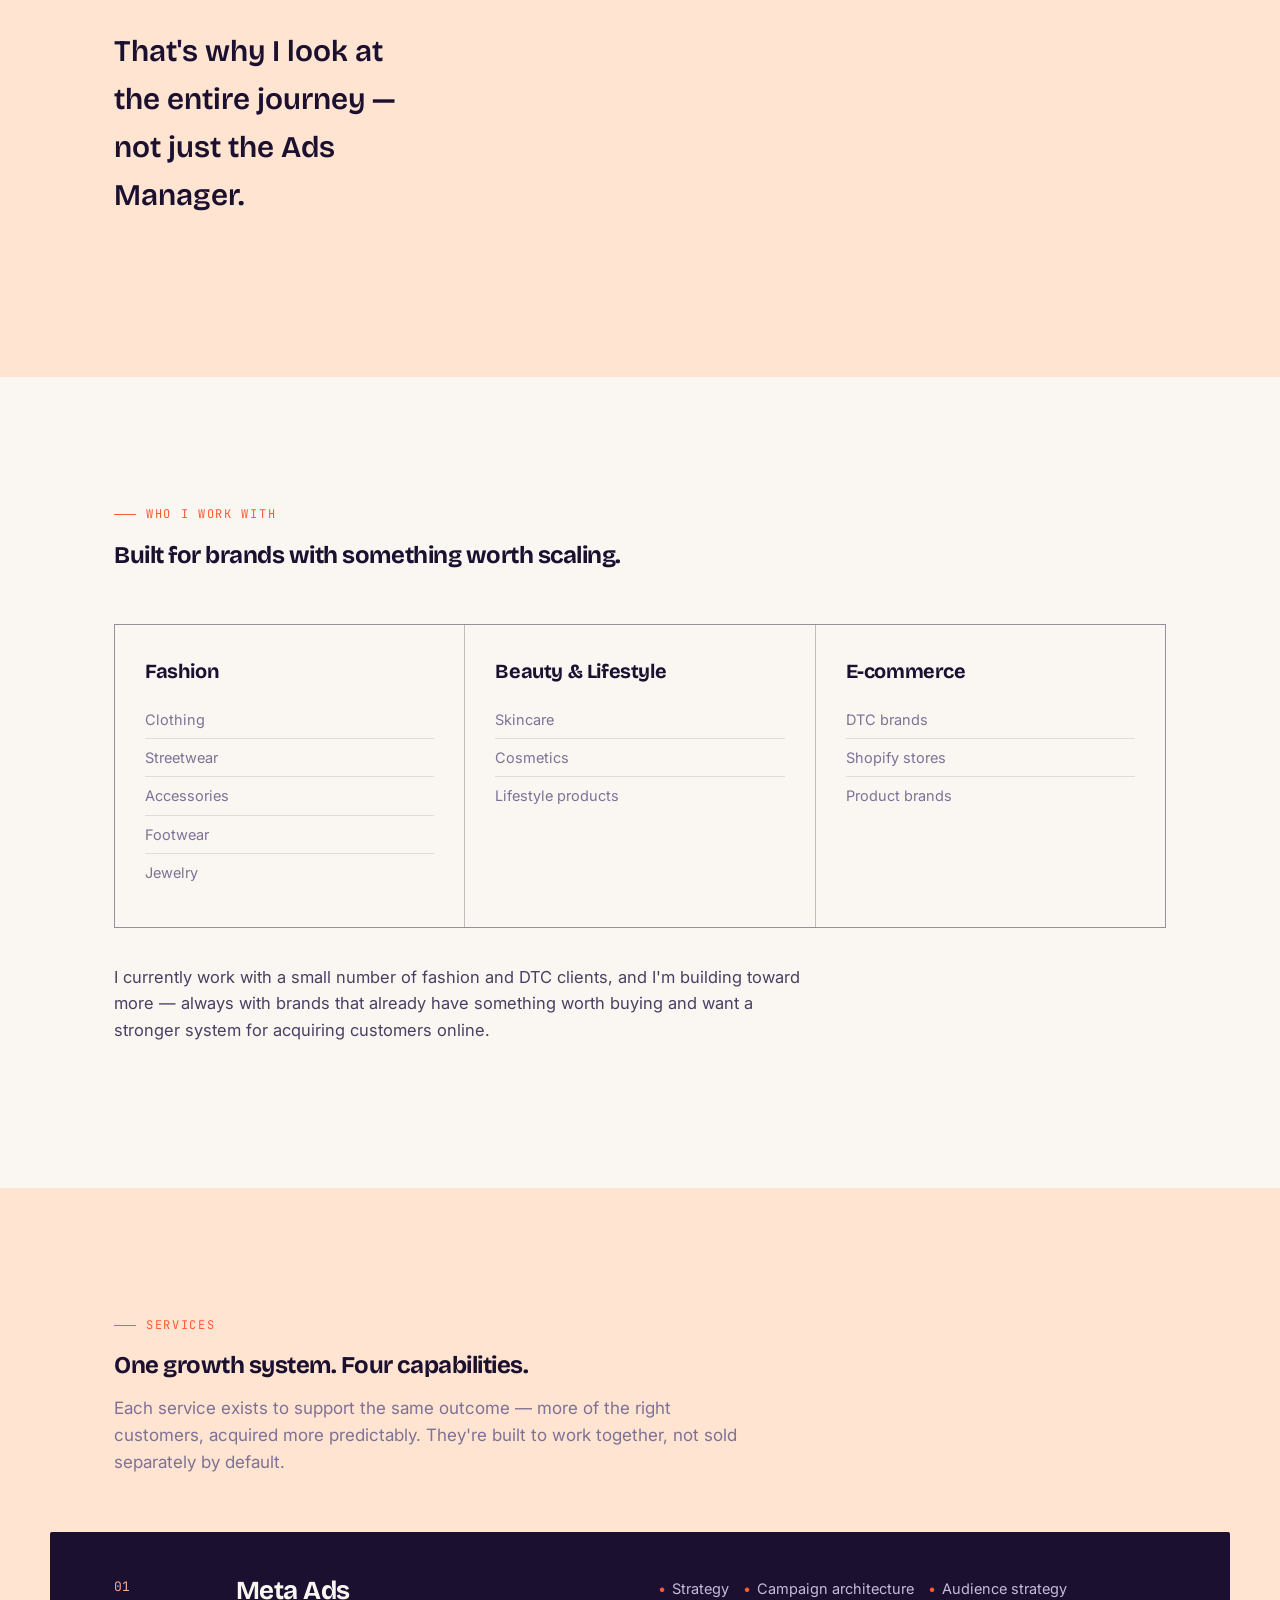
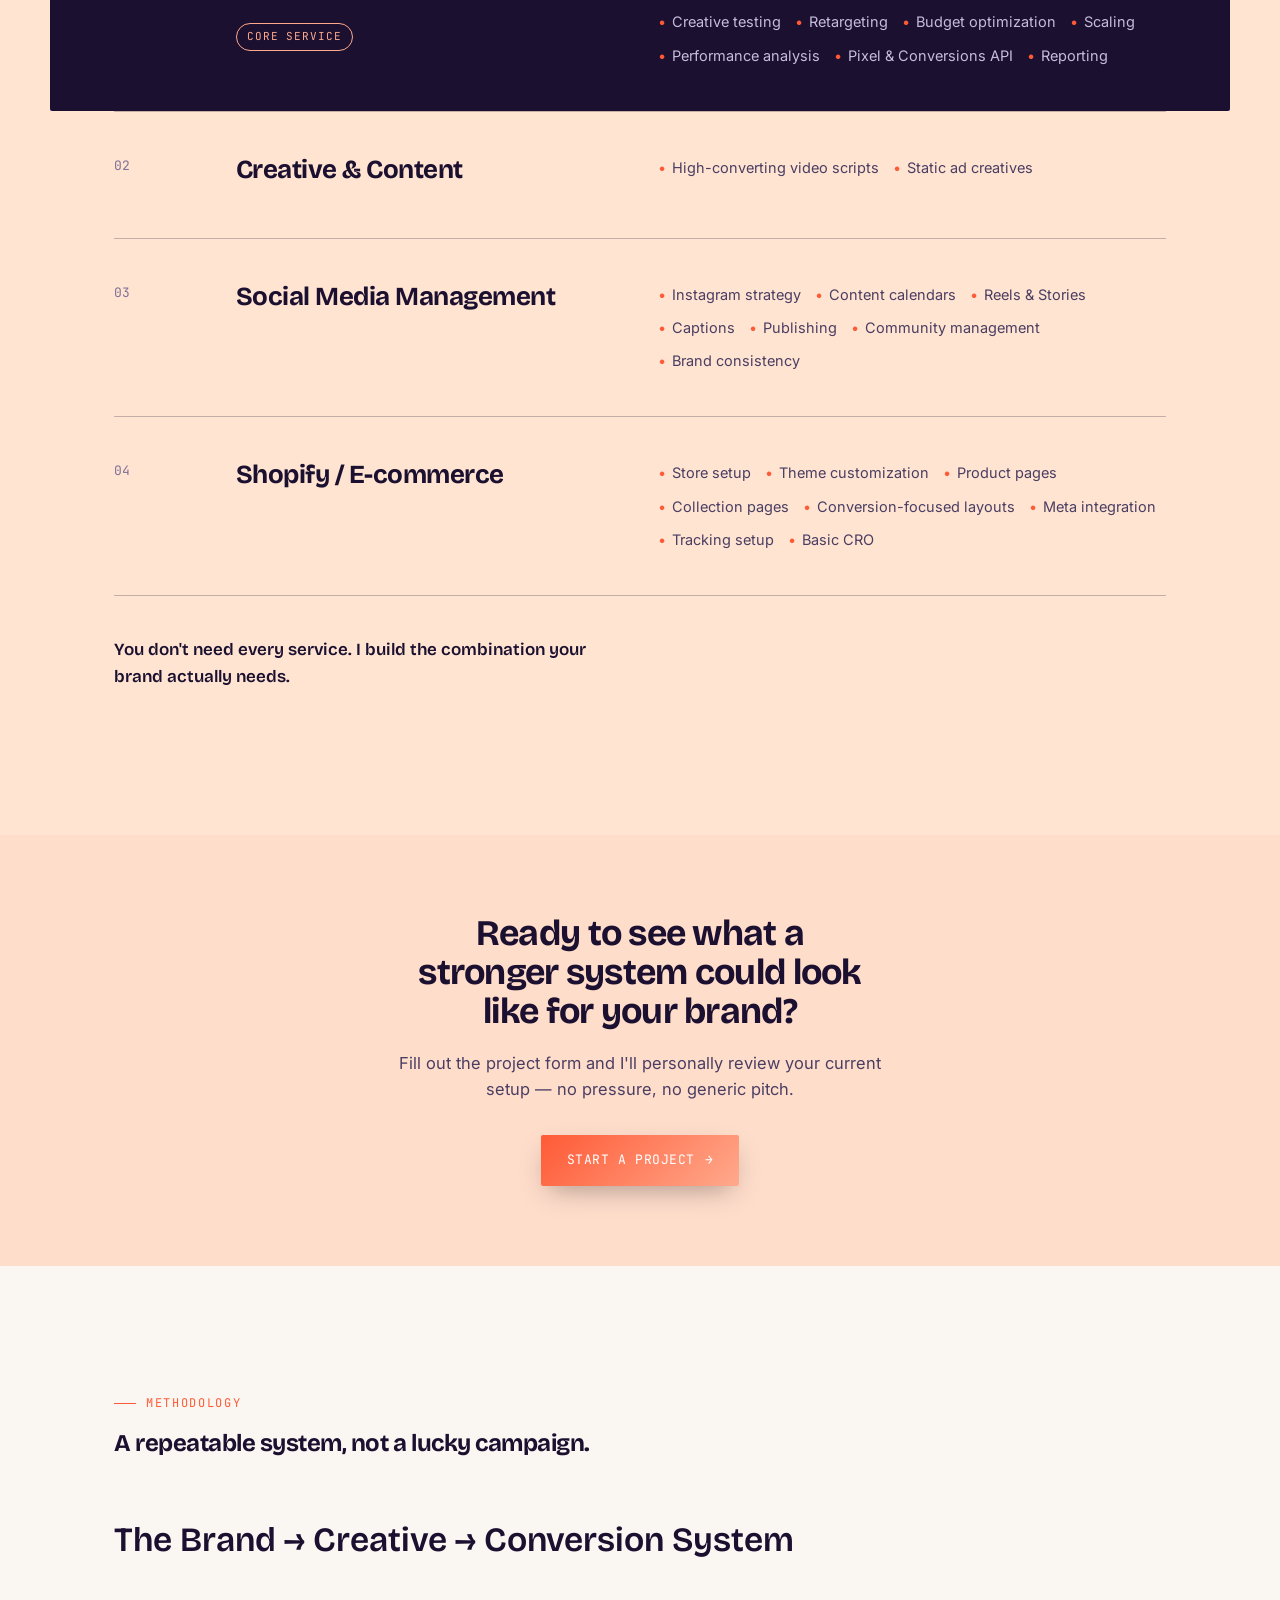
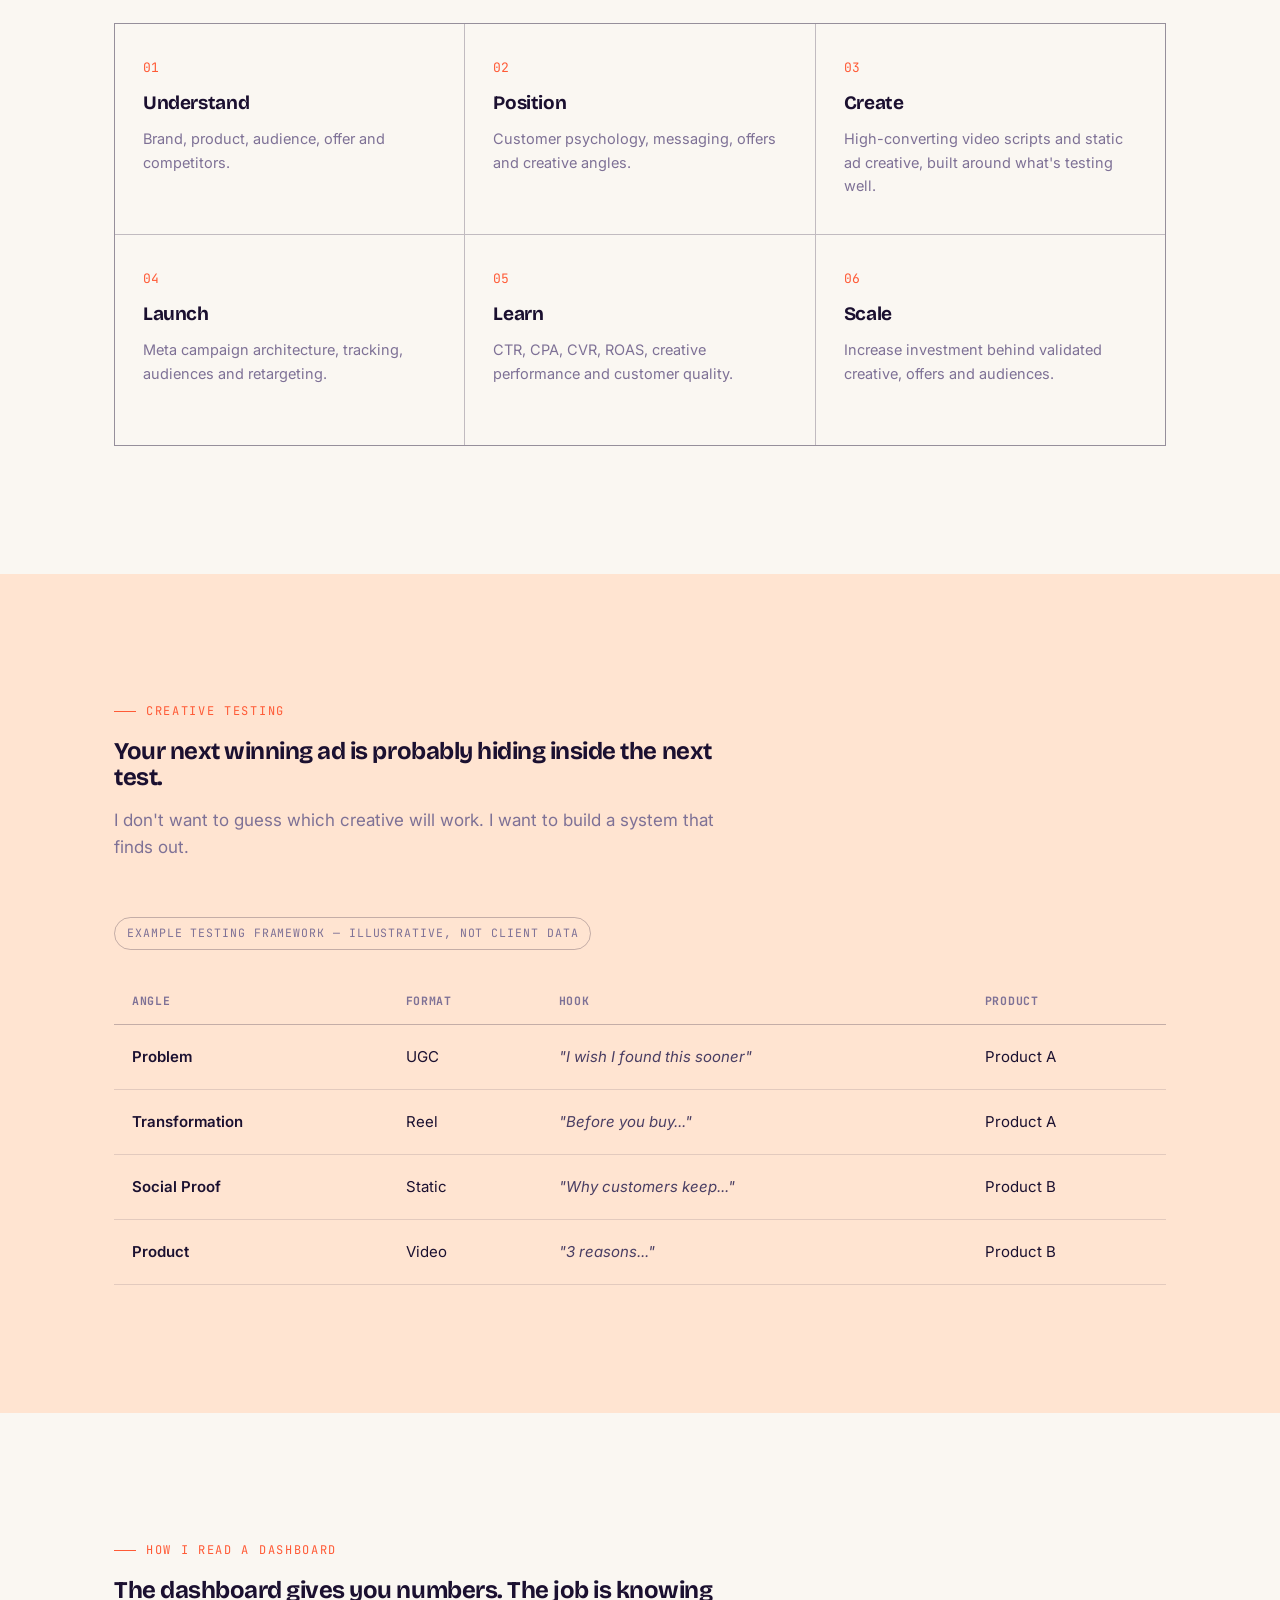
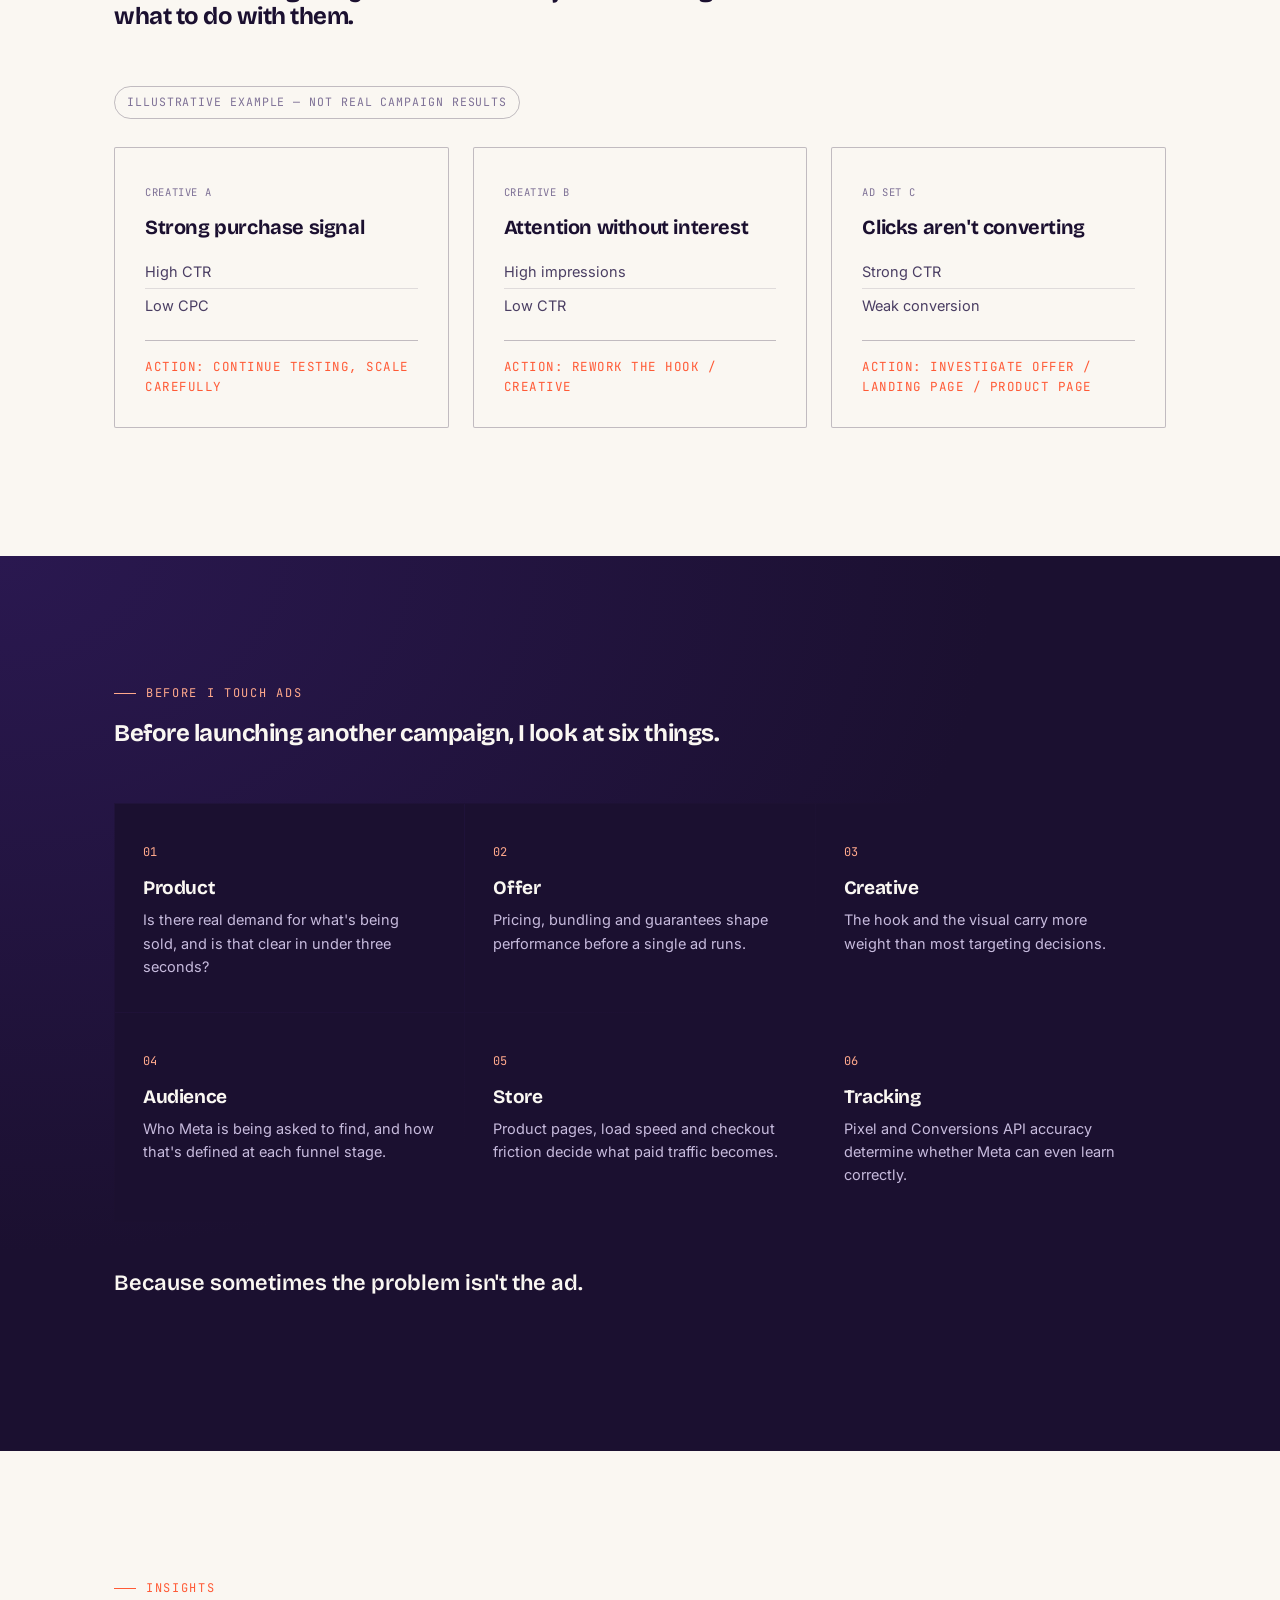
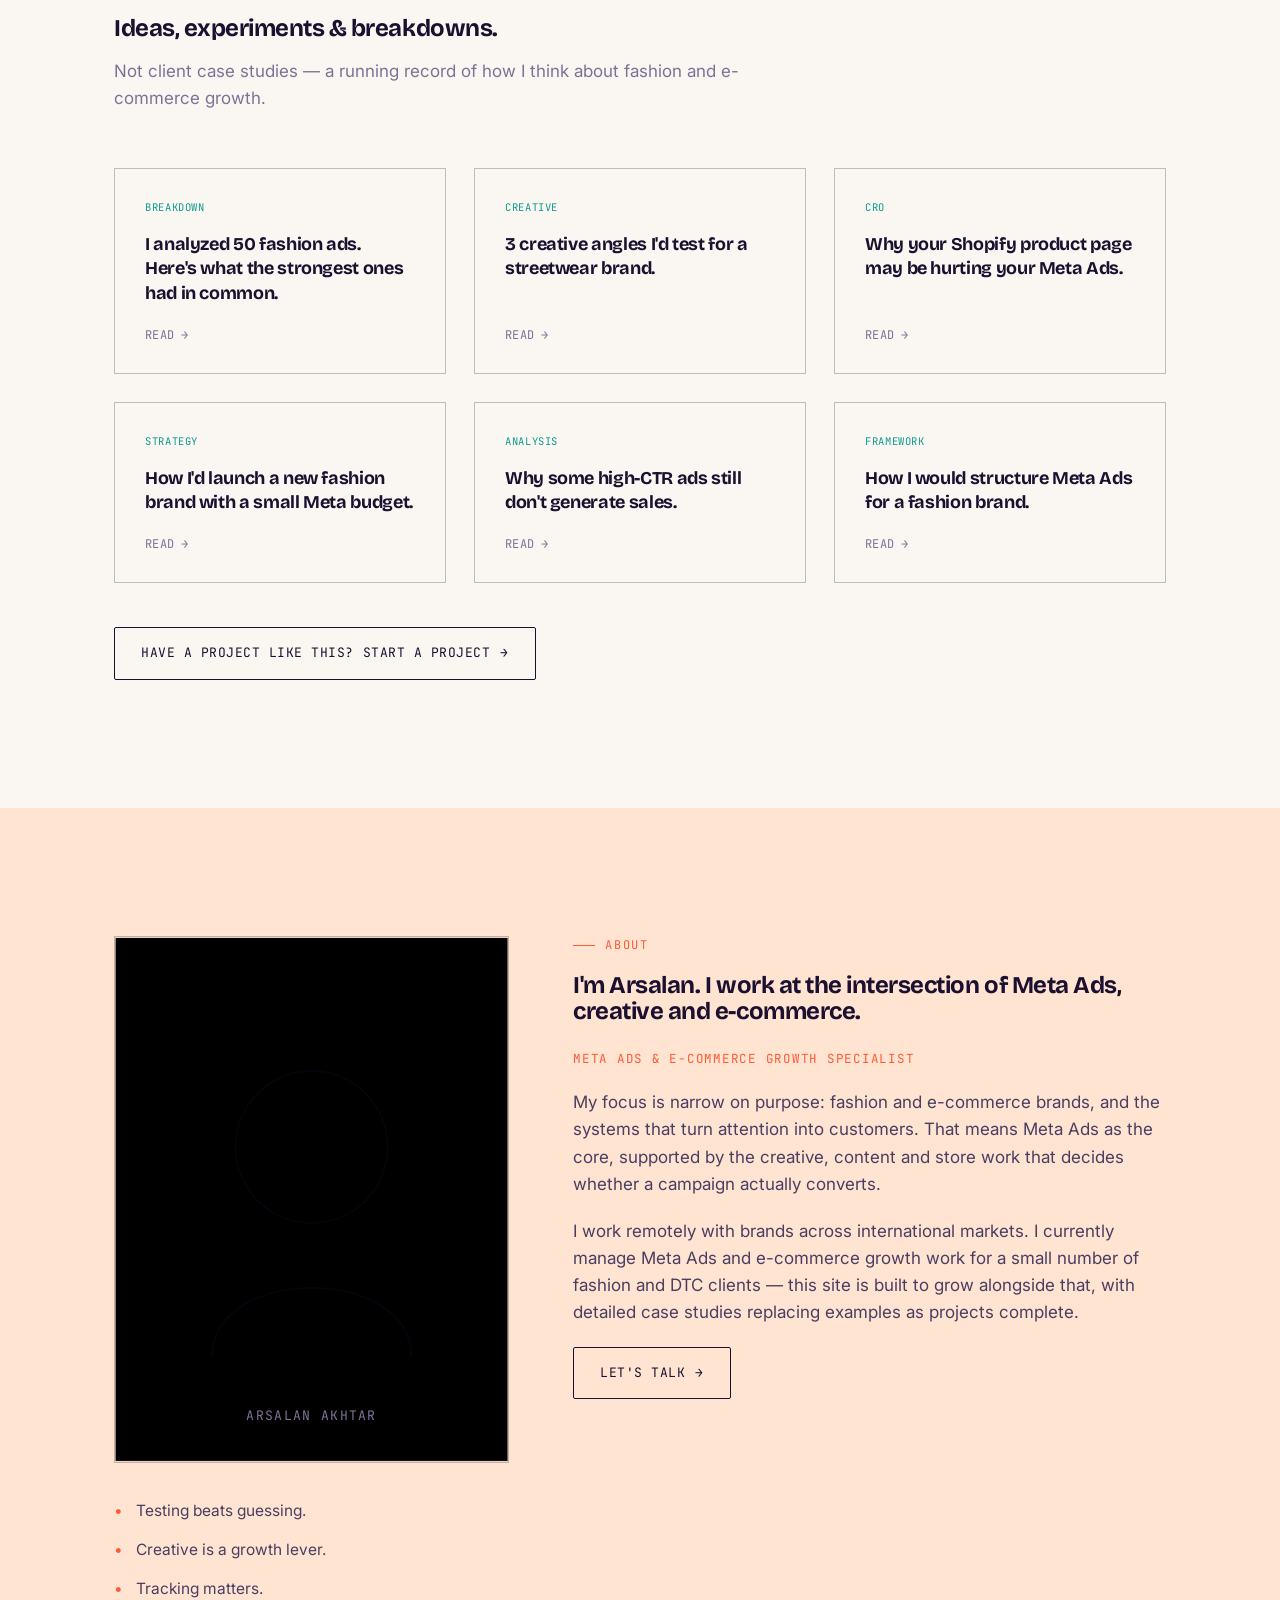
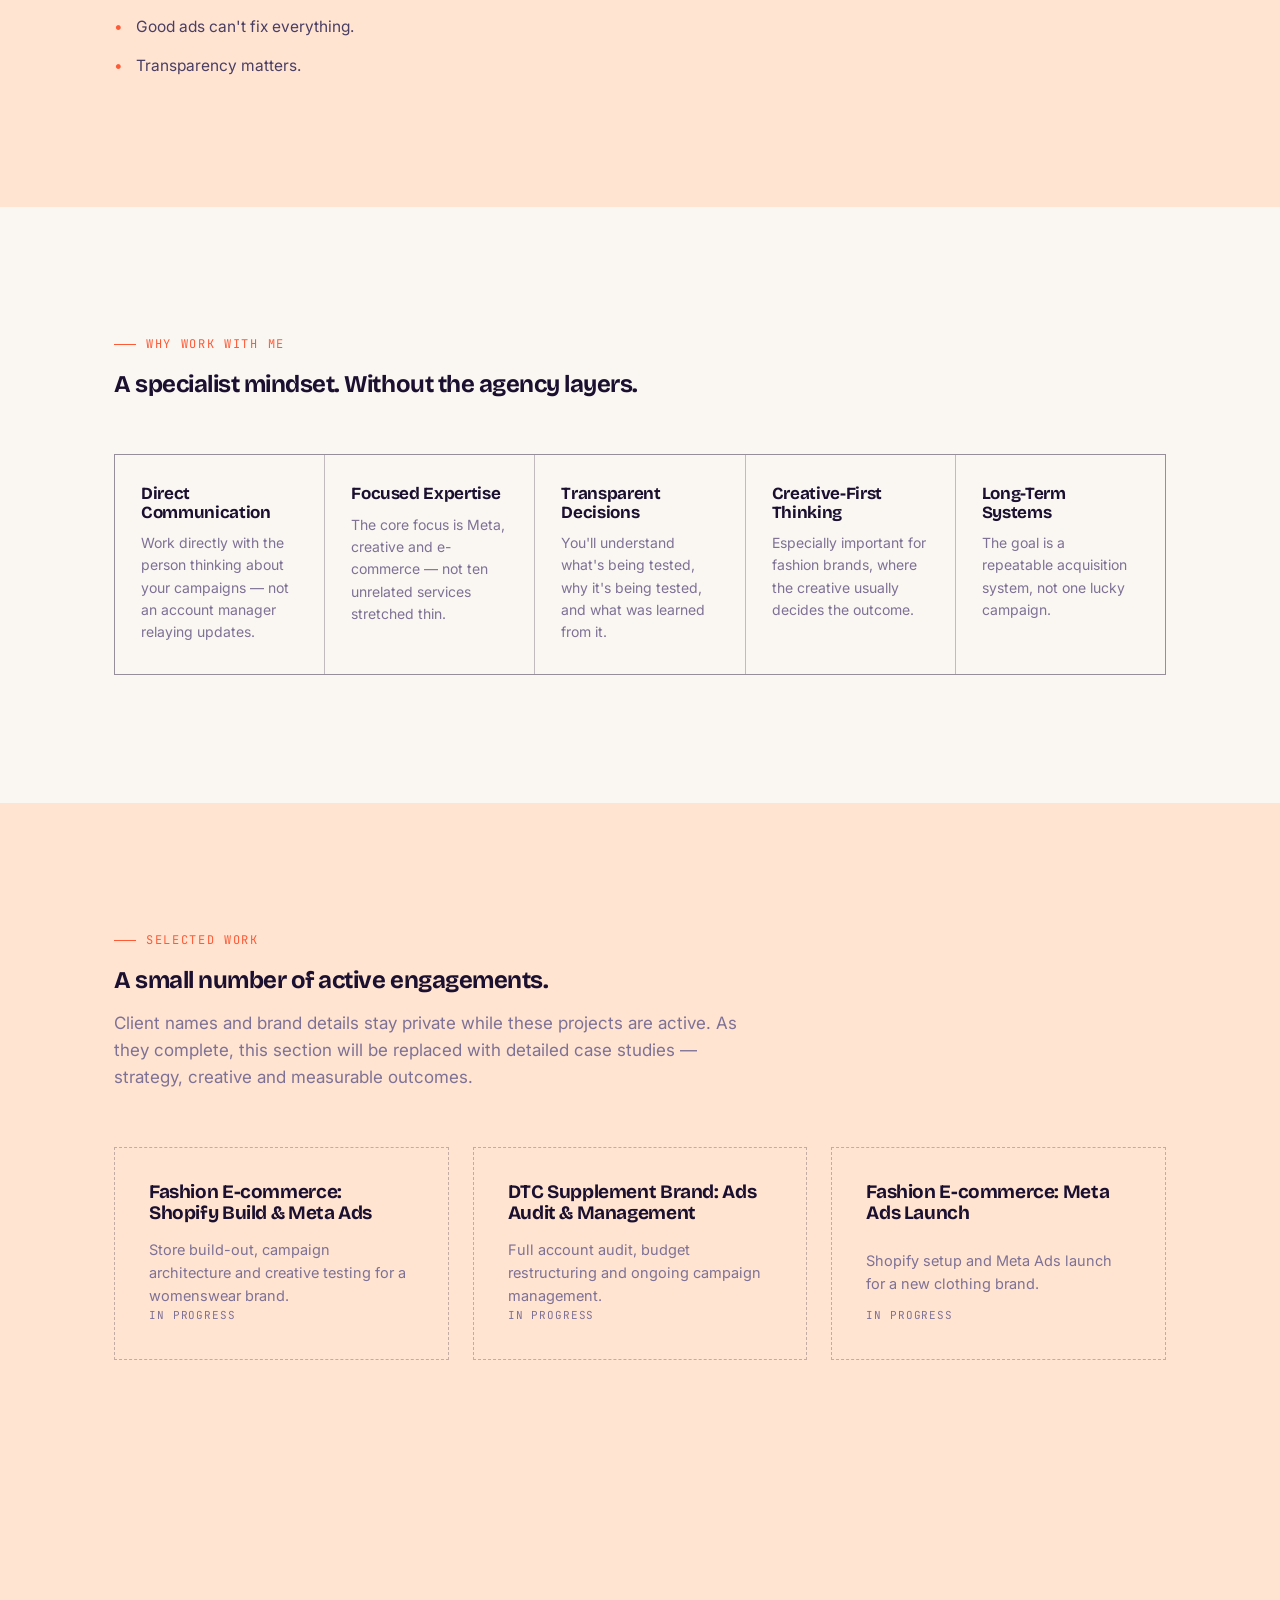
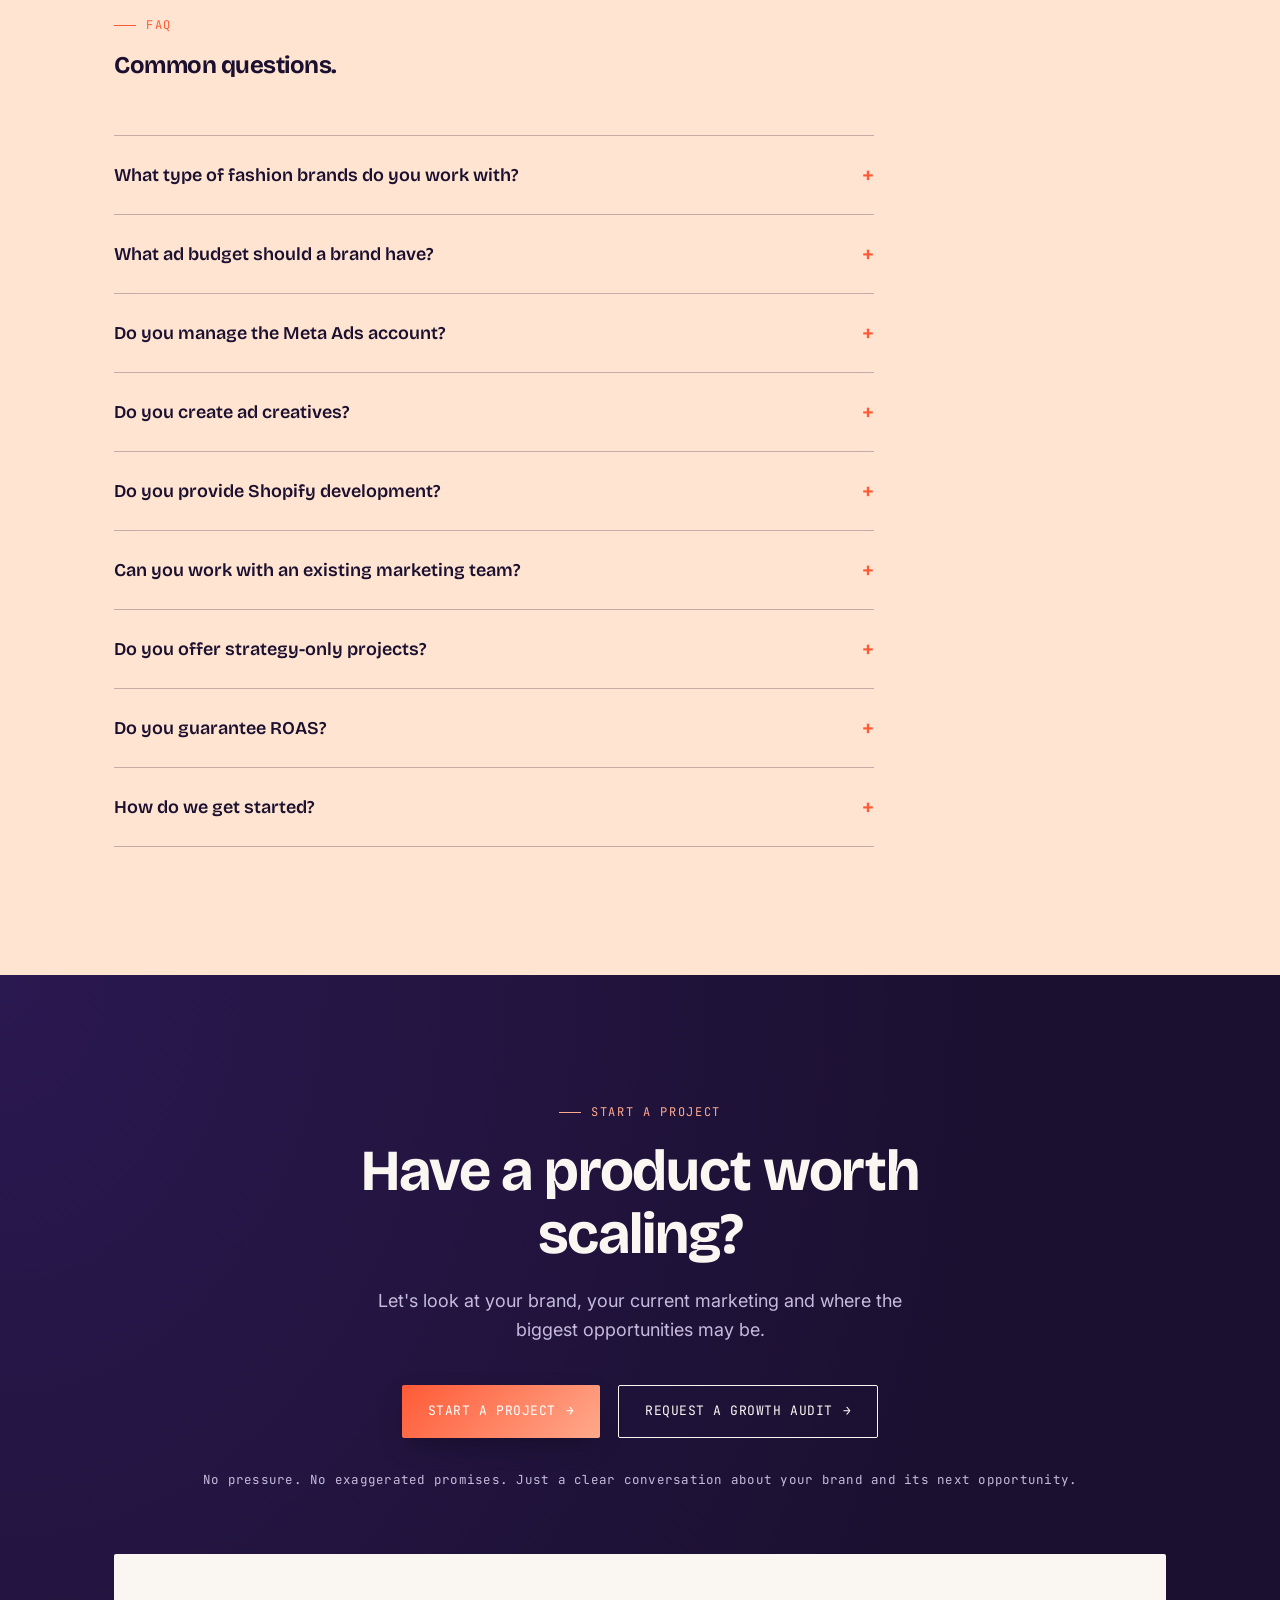
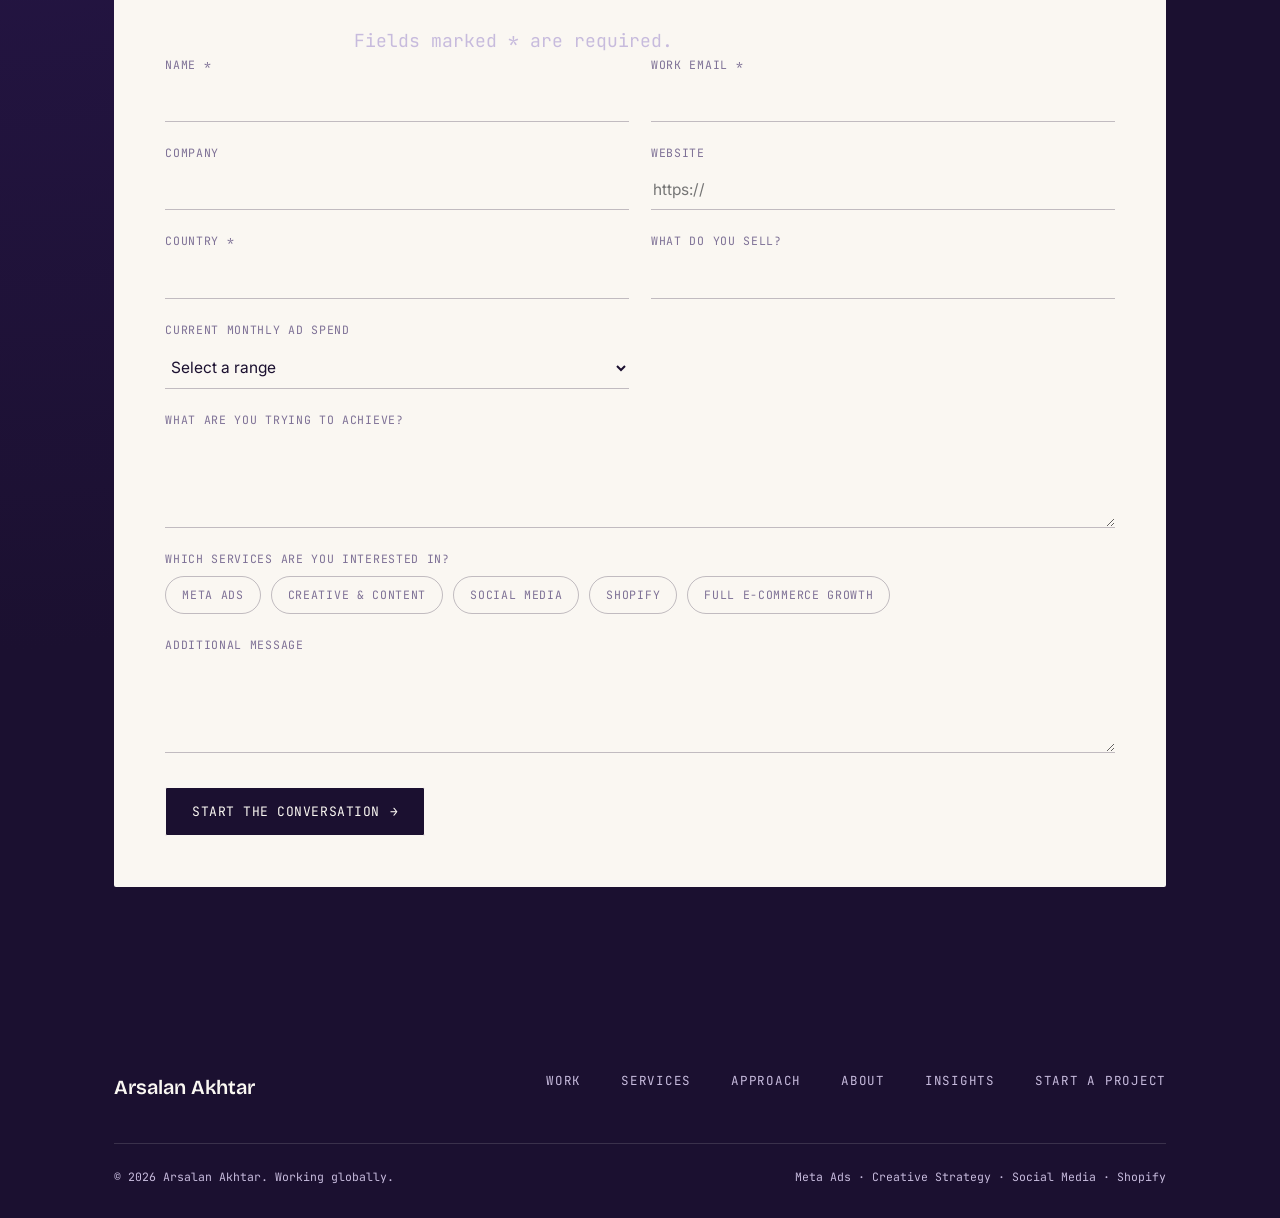
==== commit a7aed377: "Add files via upload" ====
--- a/index-bold.html
+++ b/index-bold.html
@@ -378,38 +378,62 @@
       </div>
 
       <div class="insight-grid reveal">
-        <div class="insight-card">
+        <div class="insight-card" data-insight>
           <span class="insight-tag">Breakdown</span>
           <h4>I analyzed 50 fashion ads. Here's what the strongest ones had in common.</h4>
-          <span class="insight-read">Read →</span>
-        </div>
-        <div class="insight-card">
+          <div class="insight-body">
+            <p>The pattern isn't the product shot — it's the first two seconds. The strongest performers open on a problem or a transformation, not the product itself. Static or video, the hook decides whether the rest of the ad even gets watched.</p>
+            <a href="#contact" class="insight-cta">Talk through this for your brand <span class="btn-arrow">→</span></a>
+          </div>
+          <button class="insight-read" type="button" aria-expanded="false">Read <span class="plus">→</span></button>
+        </div>
+        <div class="insight-card" data-insight>
           <span class="insight-tag">Creative</span>
           <h4>3 creative angles I'd test for a streetwear brand.</h4>
-          <span class="insight-read">Read →</span>
-        </div>
-        <div class="insight-card">
+          <div class="insight-body">
+            <p>A founder-story hook that leans into scarcity and drop culture. A styling/UGC angle showing the piece in three different fits. A social-proof angle built around how fast previous drops sold out. Three different reasons to buy, tested against each other.</p>
+            <a href="#contact" class="insight-cta">Talk through this for your brand <span class="btn-arrow">→</span></a>
+          </div>
+          <button class="insight-read" type="button" aria-expanded="false">Read <span class="plus">→</span></button>
+        </div>
+        <div class="insight-card" data-insight>
           <span class="insight-tag">CRO</span>
           <h4>Why your Shopify product page may be hurting your Meta Ads.</h4>
-          <span class="insight-read">Read →</span>
-        </div>
-        <div class="insight-card">
+          <div class="insight-body">
+            <p>A high-converting ad can still lose the sale on a slow, cluttered product page. Missing size guides, no urgency, and checkout friction are the most common ways a strong campaign gets undone by the store it's sending traffic to.</p>
+            <a href="#contact" class="insight-cta">Talk through this for your brand <span class="btn-arrow">→</span></a>
+          </div>
+          <button class="insight-read" type="button" aria-expanded="false">Read <span class="plus">→</span></button>
+        </div>
+        <div class="insight-card" data-insight>
           <span class="insight-tag">Strategy</span>
           <h4>How I'd launch a new fashion brand with a small Meta budget.</h4>
-          <span class="insight-read">Read →</span>
-        </div>
-        <div class="insight-card">
+          <div class="insight-body">
+            <p>Resist the urge to run five campaigns at once. One tightly-scoped campaign, two to three creative concepts, and a defined learning period — then scale only what's proven, rather than spreading thin across formats.</p>
+            <a href="#contact" class="insight-cta">Talk through this for your brand <span class="btn-arrow">→</span></a>
+          </div>
+          <button class="insight-read" type="button" aria-expanded="false">Read <span class="plus">→</span></button>
+        </div>
+        <div class="insight-card" data-insight>
           <span class="insight-tag">Analysis</span>
           <h4>Why some high-CTR ads still don't generate sales.</h4>
-          <span class="insight-read">Read →</span>
-        </div>
-        <div class="insight-card">
+          <div class="insight-body">
+            <p>High CTR with low conversion usually points away from the ad and toward the landing experience — page speed, trust signals, or a mismatch between what the ad promised and what the product page actually delivers.</p>
+            <a href="#contact" class="insight-cta">Talk through this for your brand <span class="btn-arrow">→</span></a>
+          </div>
+          <button class="insight-read" type="button" aria-expanded="false">Read <span class="plus">→</span></button>
+        </div>
+        <div class="insight-card" data-insight>
           <span class="insight-tag">Framework</span>
           <h4>How I would structure Meta Ads for a fashion brand.</h4>
-          <span class="insight-read">Read →</span>
-        </div>
-      </div>
-      <div style="margin-top:44px;" class="reveal"><a href="#insights" class="btn btn-ghost">Explore Insights <span class="btn-arrow">→</span></a></div>
+          <div class="insight-body">
+            <p>One top-of-funnel campaign built for reach and creative testing, a mid-funnel retargeting layer for engaged non-purchasers, and a bottom-funnel layer focused on cart abandoners and past customers.</p>
+            <a href="#contact" class="insight-cta">Talk through this for your brand <span class="btn-arrow">→</span></a>
+          </div>
+          <button class="insight-read" type="button" aria-expanded="false">Read <span class="plus">→</span></button>
+        </div>
+      </div>
+      <div style="margin-top:44px;" class="reveal"><a href="#contact" class="btn btn-ghost">Have a project like this? Start a Project <span class="btn-arrow">→</span></a></div>
     </div>
   </section>
 
--- a/styles-bold.css
+++ b/styles-bold.css
@@ -366,7 +366,20 @@
 .insight-card:hover{ transform:translateY(-6px); border-color:var(--accent); }
 .insight-tag{ font-family:var(--font-mono); font-size:10.5px; text-transform:uppercase; color:#0E9C8C; letter-spacing:0.06em; margin-bottom:16px; }
 .insight-card h4{ font-size:18px; line-height:1.35; margin-bottom:auto; }
-.insight-read{ margin-top:22px; font-family:var(--font-mono); font-size:12px; text-transform:uppercase; color:var(--muted); }
+.insight-body{ max-height:0; overflow:hidden; transition:max-height .4s var(--ease); }
+.insight-body p{ font-size:14.5px; color:var(--muted); line-height:1.6; margin:18px 0 0; }
+.insight-cta{
+  display:inline-flex; align-items:center; gap:6px; margin-top:16px;
+  font-family:var(--font-mono); font-size:11.5px; text-transform:uppercase; letter-spacing:0.04em; color:var(--accent);
+}
+.insight-read{
+  margin-top:22px; padding:0; border:none; background:none; cursor:pointer; text-align:left;
+  font-family:var(--font-mono); font-size:12px; text-transform:uppercase; color:var(--muted); letter-spacing:0.04em;
+  display:flex; align-items:center; gap:6px;
+}
+.insight-read .plus{ transition:transform .3s var(--ease); }
+.insight-card.is-open .insight-read .plus{ transform:rotate(90deg); }
+.insight-card.is-open .insight-read{ color:var(--accent); }
 
 /* ============================================================
    ABOUT
